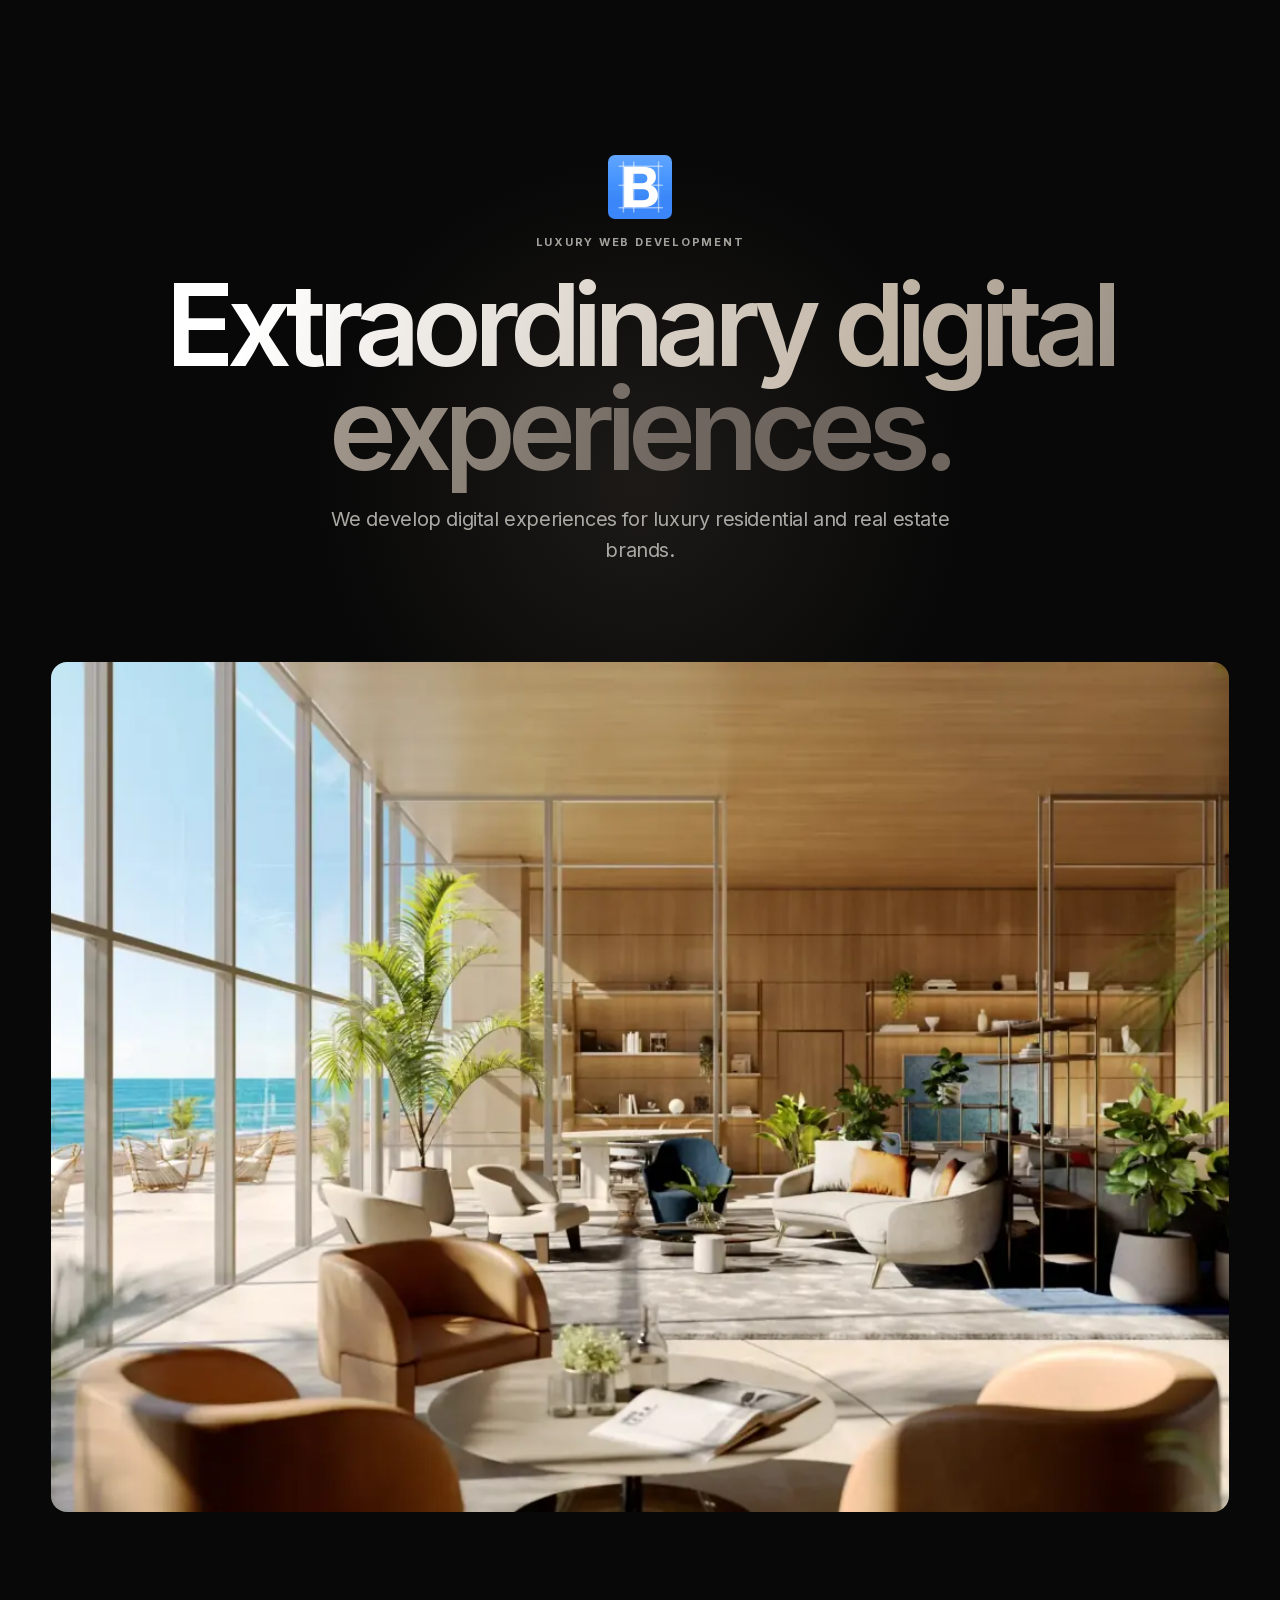
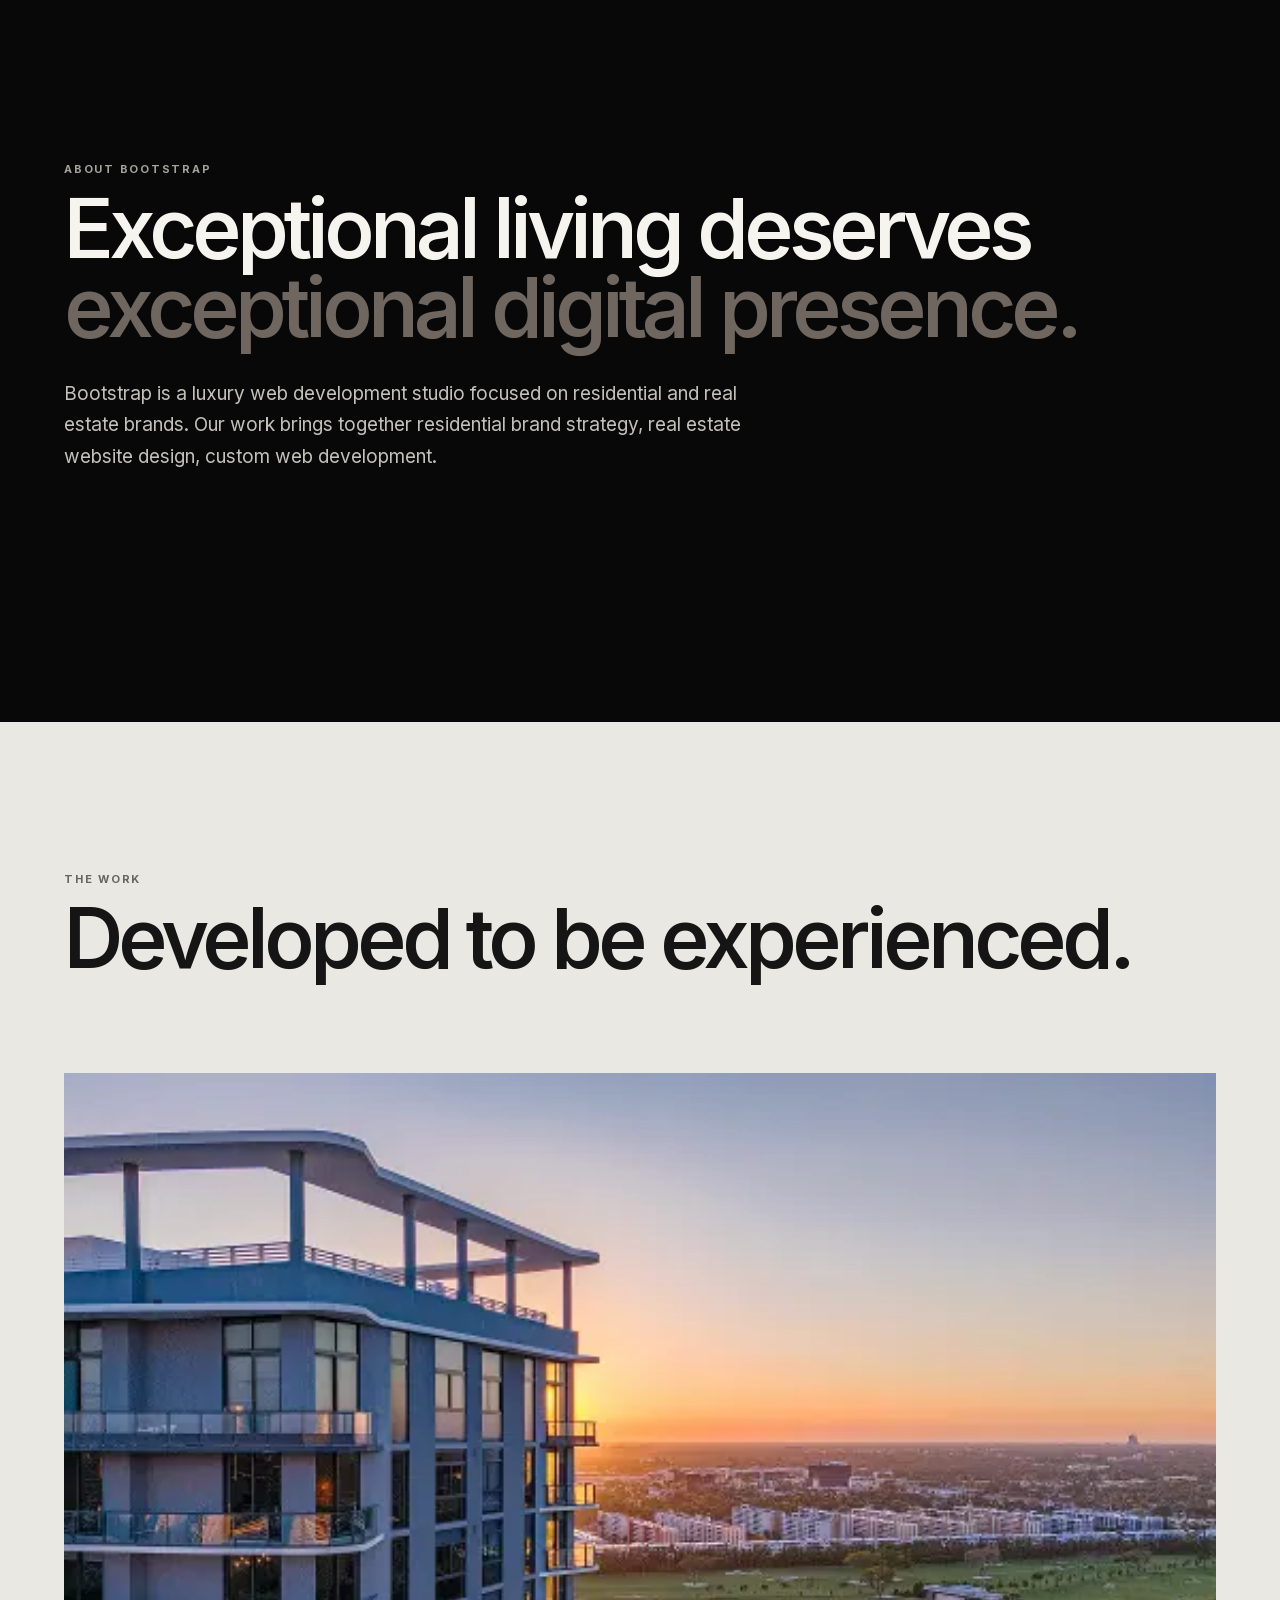
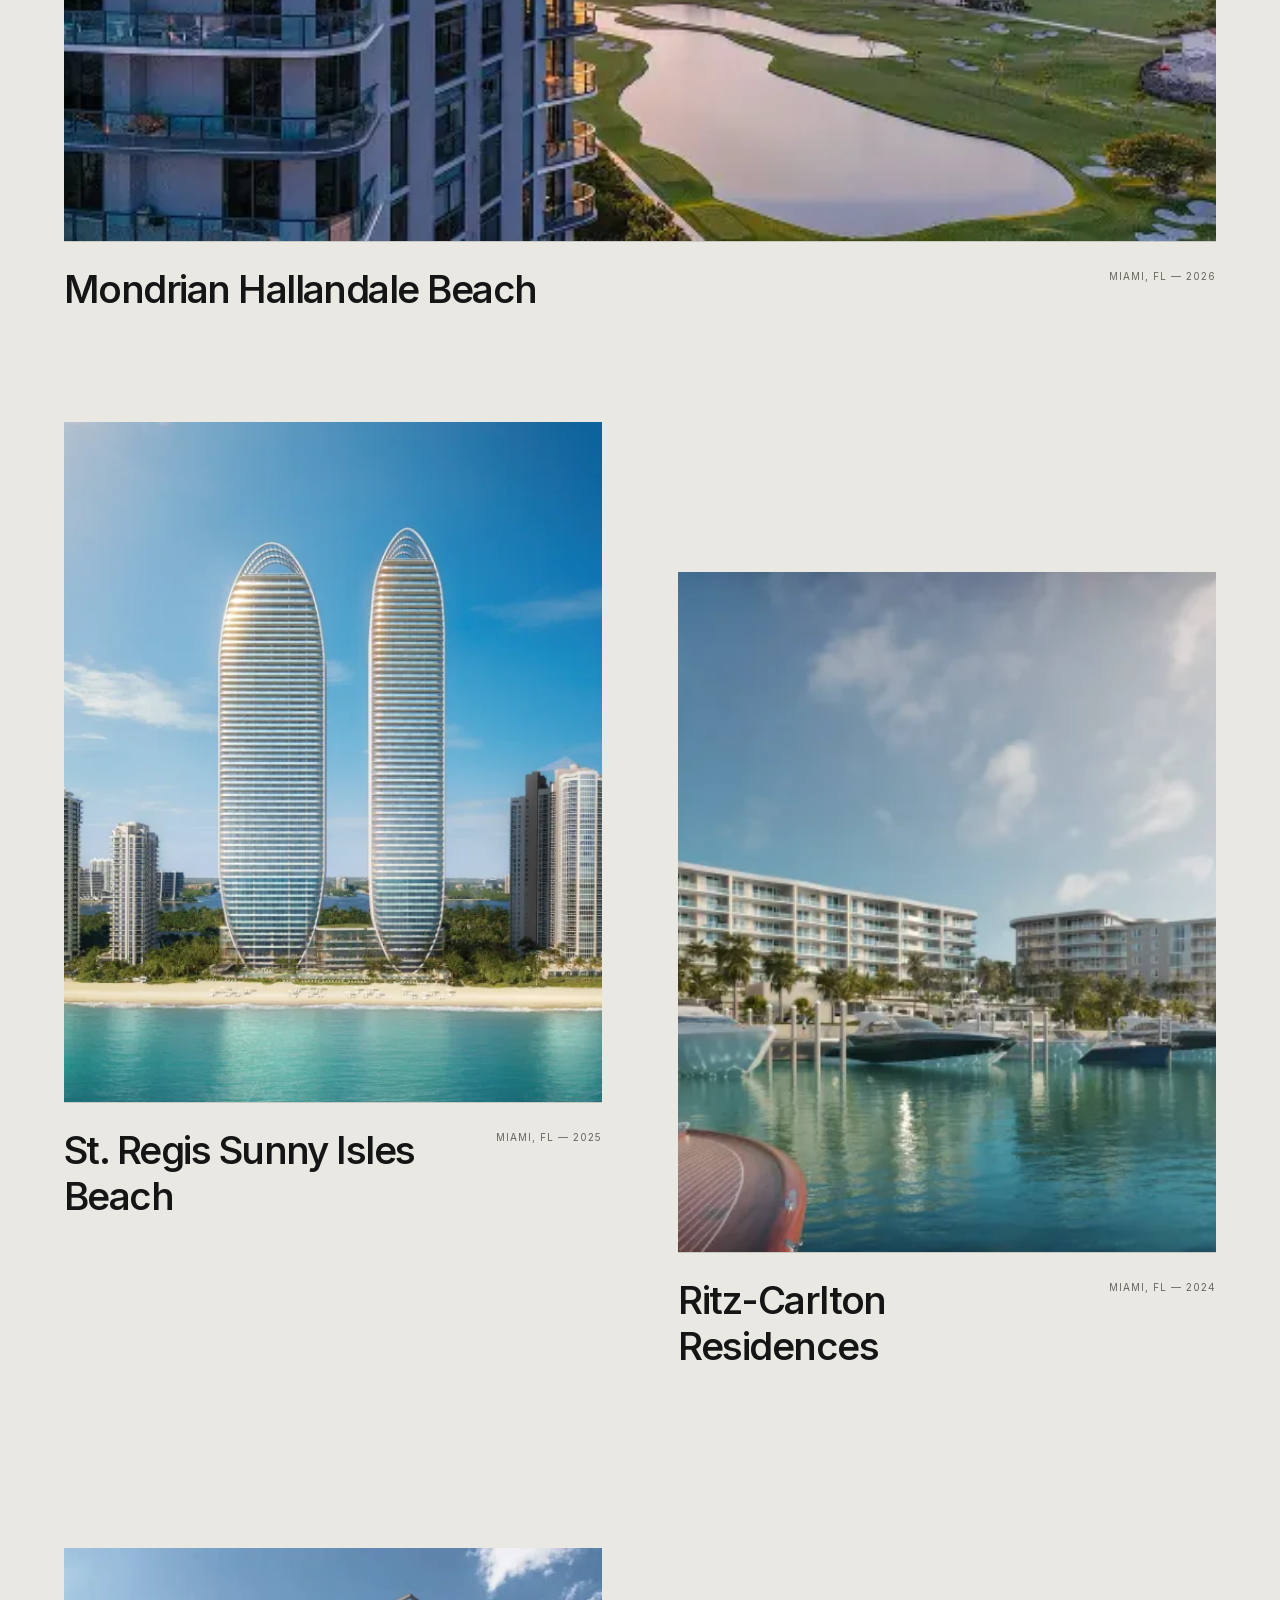
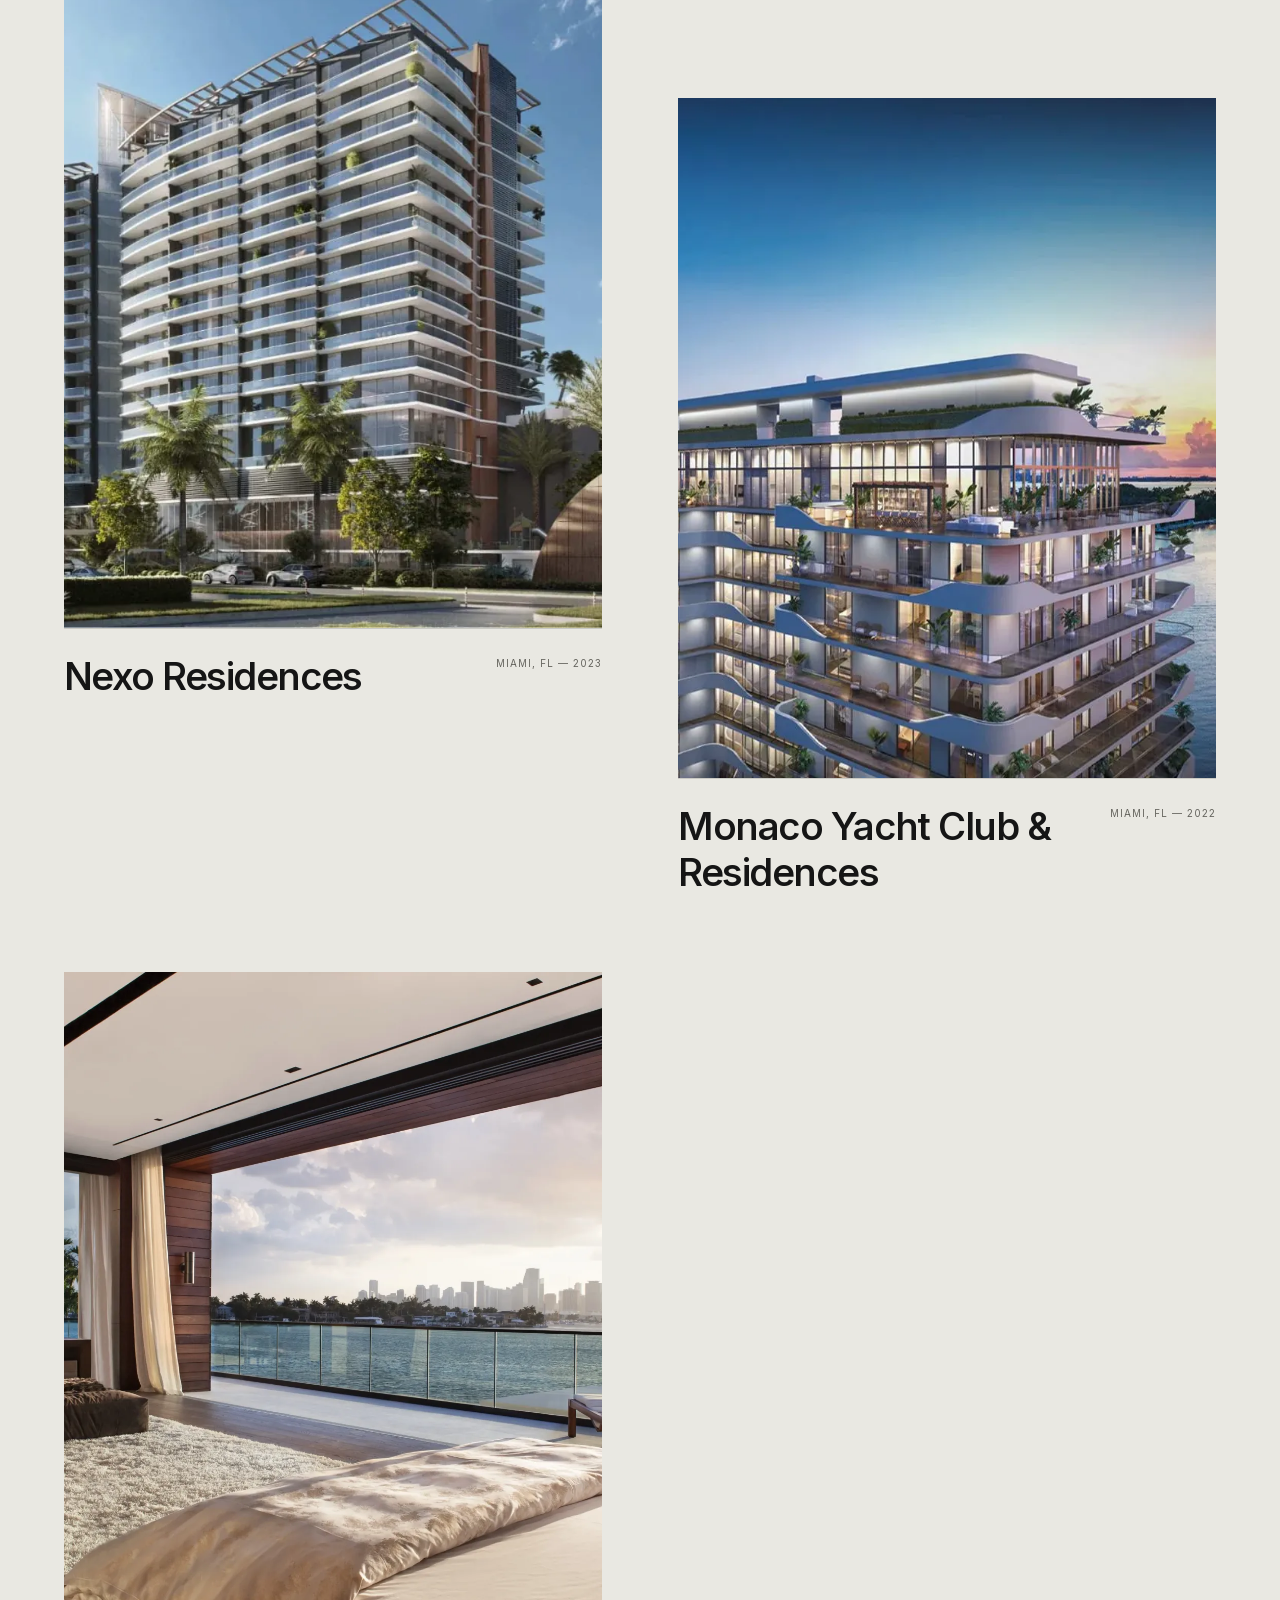
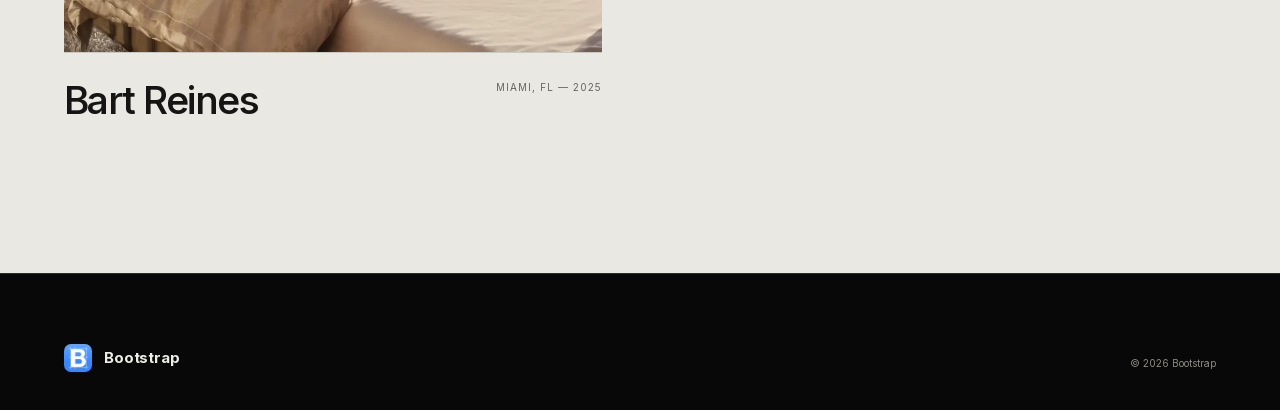
==== index.html @ d428d9c9 "Deploy website from 26fffd773cc44fefd728fe0240ed7ad7d71173d7" ====
<!DOCTYPE html><html lang="en"><head><meta charSet="utf-8"/><meta name="viewport" content="width=device-width, initial-scale=1"/><link rel="preload" as="image" imageSrcSet="/images/hero-beachfront-640.webp 640w, /images/hero-beachfront-960.webp 960w, /images/hero-beachfront-1360.webp 1360w, /images/hero-beachfront.webp 1920w" imageSizes="(max-width: 760px) 100vw, (max-width: 1586px) 92vw, 1460px" fetchPriority="high"/><link rel="preload" href="/images/bootstrap-mark.webp" as="image"/><link rel="stylesheet" crossorigin="anonymous" href="/_next/static/css/CS7tl5Sb.css" data-rsc-css-href="/_next/static/css/CS7tl5Sb.css" data-precedence="vite-rsc/importer-resources"/><link rel="modulepreload" fetchPriority="low" href="/_next/static/chunks/BwPM07bv.js" crossorigin=""/><script src="/_next/static/chunks/CcyWYbDU.js" type="module" async="" crossorigin="" fetchPriority="low"></script><script src="/_next/static/chunks/B0PXqnjO.js" type="module" async="" crossorigin="" fetchPriority="low"></script><script src="/_next/static/chunks/CGlGPfYm.js" type="module" async="" crossorigin="" fetchPriority="low"></script><link rel="modulepreload" href="/_next/static/chunks/SFcG4F4c.js" crossorigin="" fetchPriority="low"/><link rel="modulepreload" href="/_next/static/chunks/C0TKQXbs.js" crossorigin="" fetchPriority="low"/><link rel="modulepreload" href="/_next/static/chunks/ejSfnyLm.js" crossorigin="" fetchPriority="low"/><title>Luxury Web Development for Residential Brands | Bootstrap</title><meta name="description" content="Bootstrap is a luxury web development studio creating custom websites and digital experiences for residential and real estate brands."/><meta name="application-name" content="Bootstrap"/><meta name="creator" content="Bootstrap"/><meta name="publisher" content="Bootstrap"/><meta name="robots" content="index, follow, max-image-preview:large, max-snippet:-1, max-video-preview:-1"/><meta property="og:title" content="Luxury Web Development for Residential Brands | Bootstrap"/><meta property="og:description" content="Bootstrap is a luxury web development studio creating custom websites and digital experiences for residential and real estate brands."/><meta property="og:url" content="https://bootstrap.io/"/><meta property="og:site_name" content="Bootstrap"/><meta property="og:type" content="website"/><meta property="og:locale" content="en_US"/><meta property="og:image" content="https://bootstrap.io/images/hero-beachfront.webp"/><meta property="og:image:width" content="1920"/><meta property="og:image:height" content="1080"/><meta property="og:image:alt" content="Beachfront living room overlooking the ocean"/><meta name="twitter:card" content="summary_large_image"/><meta name="twitter:title" content="Luxury Web Development for Residential Brands | Bootstrap"/><meta name="twitter:description" content="Bootstrap is a luxury web development studio creating custom websites and digital experiences for residential and real estate brands."/><meta name="twitter:image" content="https://bootstrap.io/images/hero-beachfront.webp"/><link rel="icon" href="/favicon.png" type="image/png" sizes="64x64"/><link rel="canonical" href="https://bootstrap.io/"/><meta name="theme-color" content="#080808"/><meta name="color-scheme" content="dark"/><script>Object.assign(((self[Symbol.for("vinext.navigationRuntime")]??={bootstrap:{routeManifest:null},functions:{}}).bootstrap.rsc??={rsc:[]}),{params:{},nav:{"pathname":"/","searchParams":[]},searchParamsFromBrowser:true})</script><link rel="preload" href="/_next/static/_vinext_fonts/inter-9df0d028785c/inter-1ab1ad55.woff2" as="font" type="font/woff2" crossorigin />
<style data-vinext-fonts>/* cyrillic-ext */
@font-face {
  font-family: 'Inter';
  font-style: normal;
  font-weight: 100 900;
  font-display: swap;
  src: url(/_next/static/_vinext_fonts/inter-9df0d028785c/inter-7249155f.woff2) format('woff2');
  unicode-range: U+0460-052F, U+1C80-1C8A, U+20B4, U+2DE0-2DFF, U+A640-A69F, U+FE2E-FE2F;
}
/* cyrillic */
@font-face {
  font-family: 'Inter';
  font-style: normal;
  font-weight: 100 900;
  font-display: swap;
  src: url(/_next/static/_vinext_fonts/inter-9df0d028785c/inter-e34c5f1b.woff2) format('woff2');
  unicode-range: U+0301, U+0400-045F, U+0490-0491, U+04B0-04B1, U+2116;
}
/* greek-ext */
@font-face {
  font-family: 'Inter';
  font-style: normal;
  font-weight: 100 900;
  font-display: swap;
  src: url(/_next/static/_vinext_fonts/inter-9df0d028785c/inter-6e1a6b2b.woff2) format('woff2');
  unicode-range: U+1F00-1FFF;
}
/* greek */
@font-face {
  font-family: 'Inter';
  font-style: normal;
  font-weight: 100 900;
  font-display: swap;
  src: url(/_next/static/_vinext_fonts/inter-9df0d028785c/inter-656bbed6.woff2) format('woff2');
  unicode-range: U+0370-0377, U+037A-037F, U+0384-038A, U+038C, U+038E-03A1, U+03A3-03FF;
}
/* vietnamese */
@font-face {
  font-family: 'Inter';
  font-style: normal;
  font-weight: 100 900;
  font-display: swap;
  src: url(/_next/static/_vinext_fonts/inter-9df0d028785c/inter-fc83e075.woff2) format('woff2');
  unicode-range: U+0102-0103, U+0110-0111, U+0128-0129, U+0168-0169, U+01A0-01A1, U+01AF-01B0, U+0300-0301, U+0303-0304, U+0308-0309, U+0323, U+0329, U+1EA0-1EF9, U+20AB;
}
/* latin-ext */
@font-face {
  font-family: 'Inter';
  font-style: normal;
  font-weight: 100 900;
  font-display: swap;
  src: url(/_next/static/_vinext_fonts/inter-9df0d028785c/inter-749a3084.woff2) format('woff2');
  unicode-range: U+0100-02BA, U+02BD-02C5, U+02C7-02CC, U+02CE-02D7, U+02DD-02FF, U+0304, U+0308, U+0329, U+1D00-1DBF, U+1E00-1E9F, U+1EF2-1EFF, U+2020, U+20A0-20AB, U+20AD-20C4, U+2113, U+2C60-2C7F, U+A720-A7FF;
}
/* latin */
@font-face {
  font-family: 'Inter';
  font-style: normal;
  font-weight: 100 900;
  font-display: swap;
  src: url(/_next/static/_vinext_fonts/inter-9df0d028785c/inter-1ab1ad55.woff2) format('woff2');
  unicode-range: U+0000-00FF, U+0131, U+0152-0153, U+02BB-02BC, U+02C6, U+02DA, U+02DC, U+0304, U+0308, U+0329, U+2000-206F, U+20AC, U+2122, U+2191, U+2193, U+2212, U+2215, U+FEFF, U+FFFD;
}

@font-face {
  font-family: 'Inter Fallback';
  src: local("Arial");
  ascent-override: 90.44%;
  descent-override: 22.52%;
  line-gap-override: 0.00%;
  size-adjust: 107.12%;
}

.__font_inter_1wea0hv { font-family: 'Inter', 'Inter Fallback'; font-style: normal; }

.__variable_inter_1wea0hv { --font-inter: 'Inter', 'Inter Fallback'; }
</style>
</head><body class="__variable_inter_1wea0hv"><noscript><iframe src="https://www.googletagmanager.com/ns.html?id=GTM-TR2KGK97" height="0" width="0" style="display:none;visibility:hidden" title="Google Tag Manager"></iframe></noscript><a class="skip-link" href="#main-content">Skip to main content</a><script type="application/ld+json">{"@context":"https://schema.org","@graph":[{"@type":"Organization","@id":"https://bootstrap.io/#organization","name":"Bootstrap","url":"https://bootstrap.io","description":"Bootstrap is a luxury web development studio creating custom websites and digital experiences for residential and real estate brands.","logo":{"@type":"ImageObject","url":"https://bootstrap.io/images/bootstrap-mark.webp","width":1024,"height":1024},"knowsAbout":["Luxury web development","residential brand strategy","real estate website design","custom web development"]},{"@type":"WebSite","@id":"https://bootstrap.io/#website","name":"Bootstrap","url":"https://bootstrap.io","description":"Bootstrap is a luxury web development studio creating custom websites and digital experiences for residential and real estate brands.","publisher":{"@id":"https://bootstrap.io/#organization"},"inLanguage":"en-US"},{"@type":"WebPage","@id":"https://bootstrap.io/#webpage","url":"https://bootstrap.io","name":"Luxury Web Development for Residential Brands | Bootstrap","description":"Bootstrap is a luxury web development studio creating custom websites and digital experiences for residential and real estate brands.","isPartOf":{"@id":"https://bootstrap.io/#website"},"about":{"@id":"https://bootstrap.io/#organization"},"mainEntity":{"@id":"https://bootstrap.io/#residential-web-development"},"primaryImageOfPage":{"@type":"ImageObject","url":"https://bootstrap.io/images/hero-beachfront.webp","width":1920,"height":1080},"inLanguage":"en-US"},{"@type":"Service","@id":"https://bootstrap.io/#residential-web-development","name":"Web development for residential and real estate brands","serviceType":"Luxury web development and real estate website design","description":"Custom website design and web development for luxury residential and real estate brands.","provider":{"@id":"https://bootstrap.io/#organization"},"url":"https://bootstrap.io"},{"@type":"ItemList","@id":"https://bootstrap.io/#selected-work","name":"Selected work","itemListElement":[{"@type":"ListItem","position":1,"item":{"@type":"CreativeWork","name":"Mondrian Hallandale Beach","image":"https://bootstrap.io/images/mondrian-hb-cover.webp","url":"https://mondrianhb.com"}},{"@type":"ListItem","position":2,"item":{"@type":"CreativeWork","name":"St. Regis Sunny Isles Beach","image":"https://bootstrap.io/images/st-regis-sunny-isles.webp"}},{"@type":"ListItem","position":3,"item":{"@type":"CreativeWork","name":"Ritz-Carlton Residences","image":"https://bootstrap.io/images/ritz-carlton-marina.webp"}},{"@type":"ListItem","position":4,"item":{"@type":"CreativeWork","name":"Nexo Residences","image":"https://bootstrap.io/images/nexo-residences.webp"}},{"@type":"ListItem","position":5,"item":{"@type":"CreativeWork","name":"Monaco Yacht Club & Residences","image":"https://bootstrap.io/images/monaco-yacht-club.webp"}},{"@type":"ListItem","position":6,"item":{"@type":"CreativeWork","name":"Bart Reines","image":"https://bootstrap.io/images/bart-reines.webp"}}]}]}</script><main id="main-content" tabindex="-1"><header class="hero" id="top" aria-labelledby="home-heading"><img class="hero-brand-mark" width="1024" height="1024" alt="Bootstrap" decoding="async" src="/images/bootstrap-mark.webp"/><p class="hero-kicker reveal">Luxury Web Development</p><h1 class="reveal delay-1" id="home-heading"><span>Extraordinary digital<br/>experiences.</span></h1><p class="hero-copy reveal delay-2">We develop digital experiences for luxury residential and real estate brands.</p><div class="hero-visual reveal delay-3"><img class="hero-fallback" srcSet="/images/hero-beachfront-640.webp 640w, /images/hero-beachfront-960.webp 960w, /images/hero-beachfront-1360.webp 1360w, /images/hero-beachfront.webp 1920w" sizes="(max-width: 760px) 100vw, (max-width: 1586px) 92vw, 1460px" width="1920" height="1080" loading="eager" fetchPriority="high" alt="Beachfront living room overlooking the ocean" decoding="async" src="/images/hero-beachfront.webp"/><video class="autoplay-video" muted="" loop="" playsInline="" preload="none" aria-hidden="true"></video></div></header><section class="manifesto section-shell" id="studio" aria-labelledby="studio-heading"><p class="eyebrow">About Bootstrap</p><h2 id="studio-heading">Exceptional living deserves<span> exceptional digital presence.</span></h2><p class="manifesto-copy">Bootstrap is a luxury web development studio focused on residential and real estate brands. Our work brings together <!-- -->residential brand strategy, real estate website design, custom web development<!-- -->.</p></section><section class="work section-shell" id="work" aria-labelledby="work-heading"><div class="section-heading"><p class="eyebrow">The Work</p><h2 id="work-heading">Developed to be experienced.</h2></div><article class="project project-wide" aria-labelledby="mondrian-hallandale-beach-heading"><figure class="project-image"><img srcSet="/images/mondrian-hb-cover-640.webp 640w, /images/mondrian-hb-cover-960.webp 960w, /images/mondrian-hb-cover-1360.webp 1360w, /images/mondrian-hb-cover.webp 1920w" sizes="(max-width: 760px) calc(100vw - 2.5rem), (max-width: 1667px) 90vw, 1500px" class="gallery-fallback" width="1920" height="1080" loading="lazy" alt="Mondrian Hallandale Beach overlooking Miami at sunset" decoding="async" src="/images/mondrian-hb-cover.webp"/><video class="autoplay-video" muted="" loop="" playsInline="" preload="none" aria-hidden="true"></video></figure><div class="project-meta"><h3 id="mondrian-hallandale-beach-heading"><a href="https://mondrianhb.com" target="_blank" rel="noopener noreferrer">Mondrian Hallandale Beach</a></h3><p>Miami, FL<!-- --> — <time dateTime="2026">2026</time></p></div></article><div class="project-grid"><article class="project" aria-labelledby="st-regis-sunny-isles-beach-heading"><figure class="project-image"><img srcSet="/images/st-regis-sunny-isles-640.webp 640w, /images/st-regis-sunny-isles-960.webp 960w, /images/st-regis-sunny-isles-1360.webp 1360w, /images/st-regis-sunny-isles.webp 1600w" sizes="(max-width: 760px) calc(100vw - 2.5rem), (max-width: 1667px) 42vw, 700px" width="1600" height="1600" loading="lazy" alt="St. Regis Residences Sunny Isles Beach" decoding="async" src="/images/st-regis-sunny-isles.webp"/></figure><div class="project-meta compact"><h3 id="st-regis-sunny-isles-beach-heading">St. Regis Sunny Isles Beach</h3><p>Miami, FL<!-- --> — <time dateTime="2025">2025</time></p></div></article><article class="project project-offset" aria-labelledby="ritz-carlton-residences-heading"><figure class="project-image"><img srcSet="/images/ritz-carlton-marina-640.webp 640w, /images/ritz-carlton-marina-960.webp 960w, /images/ritz-carlton-marina-1360.webp 1360w, /images/ritz-carlton-marina-1800.webp 1800w" sizes="(max-width: 760px) calc(100vw - 2.5rem), (max-width: 1667px) 42vw, 700px" width="1800" height="1192" loading="lazy" alt="Ritz-Carlton Residences marina view" decoding="async" src="/images/ritz-carlton-marina.webp"/></figure><div class="project-meta compact"><h3 id="ritz-carlton-residences-heading">Ritz-Carlton Residences</h3><p>Miami, FL<!-- --> — <time dateTime="2024">2024</time></p></div></article></div><div class="project-grid project-grid-more"><article class="project" aria-labelledby="nexo-residences-heading"><figure class="project-image"><img sizes="(max-width: 760px) calc(100vw - 2.5rem), (max-width: 1667px) 42vw, 700px" width="1600" height="833" loading="lazy" alt="Nexo Residences high-rise building with balconies" decoding="async" src="/images/nexo-residences.webp"/></figure><div class="project-meta compact"><h3 id="nexo-residences-heading">Nexo Residences</h3><p>Miami, FL<!-- --> — <time dateTime="2023">2023</time></p></div></article><article class="project project-offset" aria-labelledby="monaco-yacht-club-residences-heading"><figure class="project-image"><img sizes="(max-width: 760px) calc(100vw - 2.5rem), (max-width: 1667px) 42vw, 700px" width="1280" height="896" loading="lazy" alt="Monaco Yacht Club &amp; Residences" decoding="async" src="/images/monaco-yacht-club.webp"/></figure><div class="project-meta compact"><h3 id="monaco-yacht-club-residences-heading">Monaco Yacht Club &amp; Residences</h3><p>Miami, FL<!-- --> — <time dateTime="2022">2022</time></p></div></article><article class="project" aria-labelledby="bart-reines-heading"><figure class="project-image"><img sizes="(max-width: 760px) calc(100vw - 2.5rem), (max-width: 1667px) 42vw, 700px" width="2000" height="1333" loading="lazy" alt="Bart Reines waterfront estate interior" decoding="async" src="/images/bart-reines.webp"/></figure><div class="project-meta compact"><h3 id="bart-reines-heading">Bart Reines</h3><p>Miami, FL<!-- --> — <time dateTime="2025">2025</time></p></div></article></div></section></main><footer class="site-footer"><div class="footer-brand"><img class="footer-mark" width="1024" height="1024" loading="lazy" alt="" decoding="async" src="/images/bootstrap-mark.webp"/><strong>Bootstrap</strong></div><p><span>© </span><time dateTime="2026">2026</time> Bootstrap</p></footer><script type="module" src="/_next/static/chunks/BwPM07bv.js" crossorigin="" id="_R_" async=""></script><script>((self[Symbol.for("vinext.navigationRuntime")]??={bootstrap:{routeManifest:null},functions:{}}).bootstrap.rsc??={rsc:[]}).rsc.push("0:{\"__vinext_streaming_metadata_outlet:route:/\":\"$L1\",\"page:/\":\"$L2\",\"layout:/\":\"$L3\",\"route:/\":\"$L4\",\"__route\":\"route:/\",\"__interceptionContext\":null,\"__layoutIds\":[\"layout:/\"],\"__rootLayout\":\"/\",\"__bfcacheSegmentIdentities\":{\"layout:/\":\"[\\\"layout\\\",\\\"layout:/\\\",\\\"root-boundary:/\\\",\\\"\\\"]\",\"page:/\":\"[\\\"page\\\",\\\"page:/\\\",\\\"root-boundary:/\\\",\\\"\\\"]\"},\"__srcPage\":[\"page\"],\"__artifactCompatibility\":{\"schemaVersion\":1,\"graphVersion\":\"app-route-graph:1177fd80f83fa7b0\",\"deploymentVersion\":\"7407d70f-7a0f-44f4-b000-7ecfe8e38dca\",\"appElementsSchemaVersion\":1,\"rscPayloadSchemaVersion\":1,\"rootBoundaryId\":\"/\",\"renderEpoch\":null}}\n5:\"RedirectBoundary\"\n6:I[\"593f344dc510\",[],\"$5\",1]\n7:\"m/_next/static/chunks/ejSfnyLm.js\"\n8:I[\"60f387d9e0f4\",[\"$7\",\"\"],\"default\",1]\na:I[\"8c0f216c4604\",[],\"Children\",1]\nc:\"GlobalErrorBoundary\"\nd:I[\"593f344dc510\",[],\"$c\",1]\ne:I[\"0b874ad30386\",[],\"default\",1]\nf:I[\"593f344dc510\",[],\"ErrorBoundary\",1]\n10:\"m/_next/static/chunks/C0TKQXbs.js\"\n11:\"LayoutSegmentProvider\"\n12:I[\"15c18cfaeeff\",[\"$10\",\"\"],\"$11\",1]\n13:I[\"8c0f216c4604\",[],\"Slot\",1]\n14:\"BfcacheChildrenBoundary\"\n15:I[\"8c0f216c4604\",[],\"$14\",1]\n16:\"UnauthorizedBoundary\"\n17:I[\"593f344dc510\",[],\"$16\",1]\n18:\"ForbiddenBoundary\"\n19:I[\"593f344dc510\",[],\"$18\",1]\n1a:\"NotFoundBoundary\"\n1b:I[\"593f344dc510\",[],\"$1a\",1]\n1c:\"AppRouterScrollTarget\"\n1d:I[\"9276801271d6\",[],\"$1c\",1]\n:HL[\"/_next/static/css/CS7tl5Sb.css\",\"style\",{\"crossOrigin\":\"anonymous\"}]\n9:[\"$\",\"iframe\",null,{\"src\":\"https://www.googletagmanager.com/ns.html?id=GTM-TR2KGK97\",\"height\":\"0\",\"width\":\"0\",\"style\":{\"display\":\"none\",\"visibility\":\"hidden\"},\"title\":\"Google Tag Manager\"}]\n3:[\"$\",\"$L6\",null,{\"resetKey\":\"\",\"children\":[[[\"$\",\"link\",\"css:/_next/static/css/CS7tl5Sb.css\",{\"rel\":\"stylesheet\",\"crossOrigin\":\"anonymous\",\"precedence\":\"vite-rsc/importer-resources\",\"href\":\"/_next/static/css/CS7tl5Sb.css\",\"data-rsc-css-href\":\"/_next/static/css/CS7tl5Sb.css\"}],\"$undefined\"],[\"$\",\"html\",null,{\"lang\":\"en\",\"children\":[\"$\",\"body\",null,{\"className\":\"__variable_inter_1wea0hv\",\"children\":[[[\"$\",\"$L8\",null,{\"id\":\"google-tag-manager\",\"strategy\":\"lazyOnload\",\"dangerouslySetInnerHTML\":{\"__html\":\"(function(w,d,s,l,i){w[l]=w[l]||[];w[l].push({'gtm.start':new Date().getTime(),event:'gtm.js'});var f=d.getElementsByTagName(s)[0],j=d.createElement(s),dl=l!='dataLayer'?'&l='+l:'';j.async=true;j.src='https://www.googletagmanager.com/gtm.js?id='+i+dl;f.parentNode.insertBefore(j,f);})(window,document,'script','dataLayer','GTM-TR2KGK97');\"}}],[\"$\",\"noscript\",null,{\"children\":\"$9\"}]],null,[\"$\",\"$La\",null,{}]]}]}]]}]\n4:[[[\"$\",\"meta\",null,{\"charSet\":\"utf-8\"}],\"$Lb\"],[\"$\",\"$Ld\",null,{\"fallback\":\"$e\",\"wrapsGlobalErrorBoundary\":true,\"children\":[\"$\",\"$Lf\",null,{\"fallback\":\"$e\",\"isGlobalErrorBoundary\":true,\"children\":[\"$\",\"$L12\",null,{\"providerId\":\"layout:/\",\"segmentMap\":{\"children\":[]},\"children\":[\"$\",\"$L13\",null,{\"id\":\"layout:/\",\"parallelSlots\":\"$undefined\",\"children\":[\"$\",\"$L15\",null,{\"id\":\"page:/\",\"children\":[\"$\",\"$L17\",null,{\"resetKey\":\"\",\"fallback\":[[\"$\",\"title\",null,{\"children\":\"401: You're not authorized to access this page.\"}],[\"$\",\"div\",null,{\"style\":{\"fontFamily\":\"system-ui,\\\"Segoe UI\\\",Roboto,Helvetica,Arial,sans-serif,\\\"Apple Color Emoji\\\",\\\"Segoe UI Emoji\\\"\",\"height\":\"100vh\",\"textAlign\":\"center\",\"display\":\"flex\",\"flexDirection\":\"column\",\"alignItems\":\"center\",\"justifyContent\":\"center\"},\"children\":[\"$\",\"div\",null,{\"children\":[[\"$\",\"style\",null,{\"dangerouslySetInnerHTML\":{\"__html\":\"body{color:#000;background:#fff;margin:0}.next-error-h1{border-right:1px solid rgba(0,0,0,.3)}@media (prefers-color-scheme:dark){body{color:#fff;background:#000}.next-error-h1{border-right:1px solid rgba(255,255,255,.3)}}\"}}],[\"$\",\"h1\",null,{\"className\":\"next-error-h1\",\"style\":{\"display\":\"inline-block\",\"margin\":\"0 20px 0 0\",\"padding\":\"0 23px 0 0\",\"fontSize\":24,\"fontWeight\":500,\"verticalAlign\":\"top\",\"lineHeight\":\"49px\"},\"children\":401}],[\"$\",\"div\",null,{\"style\":{\"display\":\"inline-block\"},\"children\":[\"$\",\"h2\",null,{\"style\":{\"fontSize\":14,\"fontWeight\":400,\"lineHeight\":\"49px\",\"margin\":0},\"children\":\"You're not authorized to access this page.\"}]}]]}]}]],\"children\":[\"$\",\"$L19\",null,{\"resetKey\":\"\",\"fallback\":[[\"$\",\"title\",null,{\"children\":\"403: This page could not be accessed.\"}],[\"$\",\"div\",null,{\"style\":\"$4:1:props:children:props:children:props:children:props:children:props:children:props:fallback:1:props:style\",\"children\":[\"$\",\"div\",null,{\"children\":[[\"$\",\"style\",null,{\"dangerouslySetInnerHTML\":{\"__html\":\"body{color:#000;background:#fff;margin:0}.next-error-h1{border-right:1px solid rgba(0,0,0,.3)}@media (prefers-color-scheme:dark){body{color:#fff;background:#000}.next-error-h1{border-right:1px solid rgba(255,255,255,.3)}}\"}}],[\"$\",\"h1\",null,{\"className\":\"next-error-h1\",\"style\":\"$4:1:props:children:props:children:props:children:props:children:props:children:props:fallback:1:props:children:props:children:1:props:style\",\"children\":403}],[\"$\",\"div\",null,{\"style\":\"$4:1:props:children:props:children:props:children:props:children:props:children:props:fallback:1:props:children:props:children:2:props:style\",\"children\":[\"$\",\"h2\",null,{\"style\":\"$4:1:props:children:props:children:props:children:props:children:props:children:props:fallback:1:props:children:props:children:2:props:children:props:style\",\"children\":\"This page could not be accessed.\"}]}]]}]}]],\"children\":[\"$\",\"$L1b\",null,{\"resetKey\":\"\",\"fallback\":[[\"$\",\"title\",null,{\"children\":\"404: This page could not be found.\"}],[\"$\",\"div\",null,{\"style\":\"$4:1:props:children:props:children:props:children:props:children:props:children:props:fallback:1:props:style\",\"children\":[\"$\",\"div\",null,{\"children\":[[\"$\",\"style\",null,{\"dangerouslySetInnerHTML\":{\"__html\":\"body{color:#000;background:#fff;margin:0}.next-error-h1{border-right:1px solid rgba(0,0,0,.3)}@media (prefers-color-scheme:dark){body{color:#fff;background:#000}.next-error-h1{border-right:1px solid rgba(255,255,255,.3)}}\"}}],[\"$\",\"h1\",null,{\"className\":\"next-error-h1\",\"style\":\"$4:1:props:children:props:children:props:children:props:children:props:children:props:fallback:1:props:children:props:children:1:props:style\",\"children\":404}],[\"$\",\"div\",null,{\"style\":\"$4:1:props:children:props:children:props:children:props:children:props:children:props:fallback:1:props:children:props:children:2:props:style\",\"children\":[\"$\",\"h2\",null,{\"style\":\"$4:1:props:children:props:children:props:children:props:children:props:children:props:fallback:1:props:children:props:children:2:props:children:props:style\",\"children\":\"This page could not be found.\"}]}]]}]}]],\"caughtId\":\"page\",\"children\":[\"$\",\"$L1d\",null,{\"children\":[\"$\",\"$L6\",null,{\"resetKey\":\"\",\"children\":[[\"$\",\"$L12\",null,{\"providerId\":\"page:/\",\"segmentMap\":{\"children\":[\"__PAGE__\"]},\"children\":[\"$\",\"$L13\",null,{\"id\":\"page:/\"}]}],[\"$\",\"$L13\",null,{\"id\":\"__vinext_streaming_metadata_outlet:route:/\"}]]}]}]}]}]}]}]}]}]}]}],null]\n1e:Tbbb,{\"@context\":\"https://schema.org\",\"@graph\":[{\"@type\":\"Organization\",\"@id\":\"https://bootstrap.io/#organization\",\"name\":\"Bootstrap\",\"url\":\"https://bootstrap.io\",\"description\":\"Bootstrap is a luxury web development studio creating custom websites and digital experiences for residential and real estate brands.\",\"logo\":{\"@type\":\"ImageObject\",\"url\":\"https://bootstrap.io/images/bootstrap-mark.webp\",\"width\":1024,\"height\":1024},\"knowsAbout\":[\"Luxury web development\",\"residential brand strategy\",\"real estate website design\",\"custom web development\"]},{\"@type\":\"WebSite\",\"@id\":\"https://bootstrap.io/#website\",\"name\":\"Bootstrap\",\"url\":\"https://bootstrap.io\",\"description\":\"Bootstrap is a luxury web development studio creating custom websites and digital experiences for residential and real estate brands.\",\"publisher\":{\"@id\":\"https://bootstrap.io/#organization\"},\"inLanguage\":\"en-US\"},{\"@type\":\"WebPage\",\"@id\":\"https://bootstrap.io/#webpage\",\"url\":\"https://bootstrap.io\",\"name\":\"Luxury Web Development for Residential Brands | Bootstrap\",\"description\":\"Bootstrap is a luxury web development studio creating custom websites and digital experiences for residential and real estate brands.\",\"isPartOf\":{\"@id\":\"https://bootstrap.io/#website\"},\"about\":{\"@id\":\"https://bootstrap.io/#organization\"},\"mainEntity\":{\"@id\":\"https://bootstrap.io/#residential-web-development\"},\"primaryImageOfPage\":{\"@type\":\"ImageObject\",\"url\":\"https://bootstrap.io/images/hero-beachfront.webp\",\"width\":1920,\"height\":1080},\"inLanguage\":\"en-US\"},{\"@type\":\"Service\",\"@id\":\"https://bootstrap.io/#residential-web-development\",\"name\":\"Web development for residential and real estate brands\",\"serviceType\":\"Luxury web development and real estate website design\",\"description\":\"Custom website design and web development for luxury residential and real estate brands.\",\"provider\":{\"@id\":\"https://bootstrap.io/#organization\"},\"url\":\"https://bootstrap.io\"},{\"@type\":\"ItemList\",\"@id\":\"https://bootstrap.io/#selected-work\",\"name\":\"Selected work\",\"itemListElement\":[{\"@type\":\"ListItem\",\"position\":1,\"item\":{\"@type\":\"CreativeWork\",\"name\":\"Mondrian Hallandale Beach\",\"image\":\"https://bootstrap.io/images/mondrian-hb-cover.webp\",\"url\":\"https://mondrianhb.com\"}},{\"@type\":\"ListItem\",\"position\":2,\"item\":{\"@type\":\"CreativeWork\",\"name\":\"St. Regis Sunny Isles Beach\",\"image\":\"https://bootstrap.io/images/st-regis-sunny-isles.webp\"}},{\"@type\":\"ListItem\",\"position\":3,\"item\":{\"@type\":\"CreativeWork\",\"name\":\"Ritz-Carlton Residences\",\"image\":\"https://bootstrap.io/images/ritz-carlton-marina.webp\"}},{\"@type\":\"ListItem\",\"position\":4,\"item\":{\"@type\":\"CreativeWork\",\"name\":\"Nexo Residences\",\"image\":\"https://bootstrap.io/images/nexo-residences.webp\"}},{\"@type\":\"ListItem\",\"position\":5,\"item\":{\"@type\":\"CreativeWork\",\"name\":\"Monaco Yacht Club & Residences\",\"image\":\"https://bootstrap.io/images/monaco-yacht-club.webp\"}},{\"@type\":\"ListItem\",\"position\":6,\"item\":{\"@type\":\"CreativeWork\",\"name\":\"Bart Reines\",\"image\":\"https://bootstrap.io/images/bart-reines.webp\"}}]}]}2:[[\"$\",\"a\",null,{\"className\":\"skip-link\",\"href\":\"#main-content\",\"children\":\"Skip to main content\"}],[\"$\",\"script\",null,{\"type\":\"application/ld+json\",\"dangerouslySetInnerHTML\":{\"__html\":\"$1e\"}}],[\"$\",\"main\",null,{\"id\":\"main-content\",\"tabIndex\":-1,\"children\":[[\"$\",\"header\",null,{\"className\":\"hero\",\"id\":\"top\",\"aria-labelledby\":\"home-heading\",\"children\":[\"$L1f\",\"$L20\",\"$L21\",\"$L22\",\"$L23\"]}],\"$L24\",\"$L25\"]}],\"$L26\"]\n27:I[\"0bc7ab952501\",[\"$7\",\"\"],\"AutoplayVideo\",1]\n:HL[\"/images/bootstrap-mark.webp\",\"image\"]\n:HL[\"/images/hero-beachfront.webp\",\"image\",{\"imageSrcSet\":\"/images/hero-beachfront-640.webp 640w, /images/hero-beachfront-960.webp 960w, /images/hero-beachfront-1360.webp 1360w, /images/hero-beachfront.webp 1920w\",\"imageSizes\":\"(max-width: 760px) 100vw, (max-width: 1586px) 92vw, 1460px\",\"fetchPriority\":\"high\"}]\n1f:[\"$\",\"img\",null,{\"className\":\"hero-brand-mark\",\"width\":1024,\"height\":1024,\"alt\":\"Bootstrap\",\"decoding\":\"async\",\"src\":\"/images/bootstrap-mark.webp\"}]\n20:[\"$\",\"p\",null,{\"className\":\"hero-kicker reveal\",\"children\":\"Luxury Web Development\"}]\n21:[\"$\",\"h1\",null,{\"className\":\"reveal delay-1\",\"id\":\"home-heading\",\"children\":[\"$\",\"span\",null,{\"children\":[\"Extraordinary digital\",[\"$\",\"br\",null,{}],\"experiences.\"]}]}]\n22:[\"$\",\"p\",null,{\"className\":\"hero-copy reveal delay-2\",\"children\":\"We develop digital experiences for luxury residential and real estate brands.\"}]\n23:[\"$\",\"div\",null,{\"className\":\"hero-visual reveal delay-3\",\"children\":[[\"$\",\"img\",null,{\"className\":\"hero-fallback\",\"srcSet\":\"/images/hero-beachfront-640.webp 640w, /images/hero-beachfront-960.webp 960w, /images/hero-beachfront-1360.webp 1360w, /images/hero-beachfront.webp 1920w\",\"sizes\":\"(max-width: 760px) 100vw, (max-width: 1586px) 92vw, 1460px\",\"width\":1920,\"height\":1080,\"loading\":\"eager\",\"fetchPriority\":\"high\",\"alt\":\"Beachfront living room overlooking the ocean\",\"decoding\":\"async\",\"src\":\"/images/hero-beachfront.webp\"}],[\"$\",\"$L27\",null,{\"src\":\"/images/hero-beachfront.mp4\"}]]}]\n24:[\"$\",\"section\",null,{\"className\":\"manifesto section-shell\",\"id\":\"studio\",\"aria-labelledby\":\"studio-heading\",\"children\":[[\"$\",\"p\",null,{\"className\":\"eyebrow\",\"children\":\"About Bootstrap\"}],[\"$\",\"h2\",null,{\"id\":\"studio-heading\",\"children\":[\"Exceptional living deserves\",[\"$\",\"span\",null,{\"children\":\" exceptional digital presence.\"}]]}],[\"$\",\"p\",null,{\"className\":\"manifesto-copy\",\"children\":[\"Bootstrap is a luxury web development studio focused on residential and real estate brands. Our work brings together \",\"residential brand strategy, real estate website design, custom web development\",\".\"]}]]}]\n25:[\"$\",\"section\",null,{\"className\":\"work section-shell\",\"id\":\"work\",\"aria-labelledby\":\"work-heading\",\"children\":[[\"$\",\"div\",null,{\"className\":\"section-heading\",\"children\":[[\"$\",\"p\",null,{\"className\":\"eyebrow\",\"children\":\"The Work\"}],[\"$\",\"h2\",null,{\"id\":\"work-heading\",\"children\":\"Developed to be experienced.\"}]]}],[\"$\",\"article\",null,{\"className\":\"project project-wide\",\"aria-labelledby\":\"mondrian-hallandale-beach-heading\",\"children\":[[\"$\",\"figure\",null,{\"className\":\"project-image\",\"children\":[[\"$\",\"img\",null,{\"srcSet\":\"/images/mondrian-hb-cover-640.webp 640w, /images/mondrian-hb-cover-960.webp 960w, /images/mondrian-hb-cover-1360.webp 1360w, /images/mondrian-hb-cover.webp 1920w\",\"sizes\":\"(max-width: 760px) calc(100vw - 2.5rem), (max-width: 1667px) 90vw, 1500px\",\"className\":\"gallery-fallback\",\"width\":1920,\"height\":1080,\"loading\":\"lazy\",\"alt\":\"Mondrian Hallandale Beach overlooking Miami at sunset\",\"decoding\":\"async\",\"src\":\"/images/mondrian-hb-cover.webp\"}],[\"$\",\"$L27\",null,{\"src\":\"/images/mondrian-hb.mp4\"}]]}],[\"$\",\"div\",null,{\"className\":\"project-meta\",\"children\":[[\"$\",\"h3\",null,{\"id\":\"mondrian-hallandale-beach-heading\",\"children\":[\"$\",\"a\",null,{\"href\":\"https://mondrianhb.com\",\"target\":\"_blank\",\"rel\":\"noopener noreferrer\",\"children\":\"Mondrian Hallandale Beach\"}]}],[\"$\",\"p\",null,{\"children\":[\"Miami, FL\",\" — \",[\"$\",\"time\",null,{\"dateTime\":\"2026\",\"children\":2026}]]}]]}]]}],[\"$\",\"div\",null,{\"className\":\"project-grid\",\"children\":[[\"$\",\"article\",\"st-regis-sunny-isles-beach\",{\"className\":\"project\",\"aria-labelledby\":\"st-regis-sunny-isles-beach-heading\",\"children\":[[\"$\",\"figure\",null,{\"className\":\"project-image\",\"children\":[[\"$\",\"img\",null,{\"srcSet\":\"/images/st-regis-sunny-isles-640.webp 640w, /images/st-regis-sunny-isles-960.webp 960w, /images/st-regis-sunny-isles-1360.webp 1360w, /images/st-regis-sunny-isles.webp 1600w\",\"sizes\":\"(max-width: 760px) calc(100vw - 2.5rem), (max-width: 1667px) 42vw, 700px\",\"className\":\"$undefined\",\"width\":1600,\"height\":1600,\"loading\":\"lazy\",\"alt\":\"St. Regis Residences Sunny Isles Beach\",\"decoding\":\"async\",\"src\":\"/images/st-regis-sunny-isles.webp\"}],null]}],[\"$\",\"div\",null,{\"className\":\"project-meta compact\",\"children\":[[\"$\",\"h3\",null,{\"id\":\"st-regis-sunny-isles-beach-heading\",\"children\":\"St. Regis Sunny Isles Beach\"}],[\"$\",\"p\",null,{\"children\":[\"Miami, FL\",\" — \",[\"$\",\"time\",null,{\"dateTime\":\"2025\",\"children\":2025}]]}]]}]]}],[\"$\",\"article\",\"ritz-carlton-residences\",{\"className\":\"project project-offset\",\"aria-labelledby\":\"ritz-carlton-residences-heading\",\"children\":[[\"$\",\"figure\",null,{\"className\":\"project-image\",\"children\":[[\"$\",\"img\",null,{\"srcSet\":\"/images/ritz-carlton-marina-640.webp 640w, /images/ritz-carlton-marina-960.webp 960w, /images/ritz-carlton-marina-1360.webp 1360w, /images/ritz-carlton-marina-1800.webp 1800w\",\"sizes\":\"(max-width: 760px) calc(100vw - 2.5rem), (max-width: 1667px) 42vw, 700px\",\"className\":\"$undefined\",\"width\":1800,\"height\":1192,\"loading\":\"lazy\",\"alt\":\"Ritz-Carlton Residences marina view\",\"decoding\":\"async\",\"src\":\"/images/ritz-carlton-marina.webp\"}],null]}],[\"$\",\"div\",null,{\"className\":\"project-meta compact\",\"children\":[[\"$\",\"h3\",null,{\"id\":\"ritz-carlton-residences-heading\",\"children\":\"Ritz-Carlton Residences\"}],[\"$\",\"p\",null,{\"children\":[\"Miami, FL\",\" — \",[\"$\",\"time\",null,{\"dateTime\":\"2024\",\"children\":2024}]]}]]}]]}]]}],[\"$\",\"div\",null,{\"className\":\"project-grid project-grid-more\",\"children\":[[\"$\",\"article\",\"nexo-residences\",{\"className\":\"project\",\"aria-labelledby\":\"nexo-residences-heading\",\"children\":[[\"$\",\"figure\",null,{\"className\":\"project-image\",\"children\":[[\"$\",\"img\",null,{\"srcSet\":\"$undefined\",\"sizes\":\"(max-width: 760px) calc(100vw - 2.5rem), (max-width: 1667px) 42vw, 700px\",\"className\":\"$undefined\",\"width\":1600,\"height\":833,\"loading\":\"lazy\",\"alt\":\"Nexo Residences high-rise building with balconies\",\"decoding\":\"async\",\"src\":\"/images/nexo-residences.webp\"}],null]}],[\"$\",\"div\",null,{\"className\":\"project-meta compact\",\"children\":[[\"$\",\"h3\",null,{\"id\":\"nexo-residences-heading\",\"children\":\"Nexo Residences\"}],[\"$\",\"p\",null,{\"children\":[\"Miami, FL\",\" — \",[\"$\",\"time\",null,{\"dateTime\":\"2023\",\"children\":2023}]]}]]}]]}],[\"$\",\"article\",\"monaco-yacht-club-residences\",{\"className\":\"project project-offset\",\"aria-labelledby\":\"monaco-yacht-club-residences-heading\",\"children\":[[\"$\",\"figure\",null,{\"className\":\"project-image\",\"children\":[\"$L28\",null]}],\"$L29\"]}],\"$L2a\"]}]]}]\n26:[\"$\",\"footer\",null,{\"className\":\"site-footer\",\"children\":[[\"$\",\"div\",null,{\"className\":\"footer-brand\",\"children\":[[\"$\",\"img\",null,{\"className\":\"footer-mark\",\"width\":1024,\"height\":1024,\"loading\":\"lazy\",\"alt\":\"\",\"decoding\":\"async\",\"src\":\"/images/bootstrap-mark.webp\"}],[\"$\",\"strong\",null,{\"children\":\"Bootstrap\"}]]}],[\"$\",\"p\",null,{\"children\":[[\"$\",\"span\",null,{\"children\":\"© \"}],[\"$\",\"time\",null,{\"dateTime\":\"2026\",\"children\":\"2026\"}],\" Bootstrap\"]}]]}]\n28:[\"$\",\"img\",null,{\"srcSet\":\"$undefined\",\"sizes\":\"(max-width: 760px) calc(100vw - 2.5rem), (max-width: 1667px) 42vw, 700px\",\"className\":\"$undefined\",\"width\":1280,\"height\":896,\"loading\":\"lazy\",\"alt\":\"Monaco Yacht Club & Residences\",\"decoding\":\"async\",\"src\":\"/images/monaco-yacht-club.webp\"}]\n29:[\"$\",\"div\",null,{\"className\":\"project-meta compact\",\"children\":[[\"$\",\"h3\",null,{\"id\":\"monaco-yacht-club-residences-heading\",\"children\":\"Monaco Yacht Club & Residences\"}],[\"$\",\"p\",null,{\"children\":[\"Miami, FL\",\" — \",[\"$\",\"time\",null,{\"dateTime\":\"2022\",\"children\":2022}]]}]]}]\n2a:[\"$\",\"article\",\"bart-reines\",{\"className\":\"project\",\"aria-labelledby\":\"bart-reines-heading\",\"children\":[[\"$\",\"figure\",null,{\"className\":\"project-image\",\"children\":[[\"$\",\"img\",null,{\"srcSet\":\"$undefined\",\"sizes\":\"(max-width: 760px) calc(100vw - 2.5rem), (max-width: 1667px) 42vw, 700px\",\"className\":\"$undefined\",\"width\":2000,\"height\":1333,\"loading\":\"lazy\",\"alt\":\"Bart Reines waterfront estate interior\",\"decoding\":\"async\",\"src\":\"/images/bart-reines.webp\"}],null]}],[\"$\",\"div\",null,{\"className\":\"project-meta compact\",\"children\":[[\"$\",\"h3\",null,{\"id\":\"bart-reines-heading\",\"children\":\"Bart Reines\"}],[\"$\",\"p\",null,{\"children\":[\"Miami, FL\",\" — \",[\"$\",\"time\",null,{\"dateTime\":\"2025\",\"children\":2025}]]}]]}]]}]\nb:[[[\"$\",\"title\",\"0\",{\"children\":\"Luxury Web Development for Residential Brands | Bootstrap\"}],[\"$\",\"meta\",\"1\",{\"name\":\"description\",\"content\":\"Bootstrap is a luxury web development studio creating custom websites and digital experiences for residential and real estate brands.\"}],[\"$\",\"meta\",\"2\",{\"name\":\"application-name\",\"content\":\"Bootstrap\"}],[\"$\",\"meta\",\"3\",{\"name\":\"creator\",\"content\":\"Bootstrap\"}],[\"$\",\"meta\",\"4\",{\"name\":\"publisher\",\"content\":\"Bootstrap\"}],[\"$\",\"meta\",\"5\",{\"name\":\"robots\",\"content\":\"index, follow, max-image-preview:large, max-snippet:-1, max-video-preview:-1\"}],[\"$\",\"meta\",\"6\",{\"property\":\"og:title\",\"content\":\"Luxury Web Development for Residential Brands | Bootstrap\"}],[\"$\",\"meta\",\"7\",{\"property\":\"og:description\",\"content\":\"Bootstrap is a luxury web development studio creating custom websites and digital experiences for residential and real estate brands.\"}],[\"$\",\"meta\",\"8\",{\"property\":\"og:url\",\"content\":\"https://bootstrap.io/\"}],[\"$\",\"meta\",\"9\",{\"property\":\"og:site_name\",\"content\":\"Bootstrap\"}],[\"$\",\"meta\",\"10\",{\"property\":\"og:type\",\"content\":\"website\"}],[\"$\",\"meta\",\"11\",{\"property\":\"og:locale\",\"content\":\"en_US\"}],[\"$\",\"meta\",\"12\",{\"property\":\"og:image\",\"content\":\"https://bootstrap.io/images/hero-beachfront.webp\"}],[\"$\",\"meta\",\"13\",{\"property\":\"og:image:width\",\"content\":\"1920\"}],[\"$\",\"meta\",\"14\",{\"property\":\"og:image:height\",\"content\":\"1080\"}],[\"$\",\"meta\",\"15\",{\"property\":\"og:image:alt\",\"content\":\"Beachfront living room overlooking the ocean\"}],[\"$\",\"meta\",\"16\",{\"name\":\"twitter:card\",\"content\":\"summary_large_image\"}],[\"$\",\"meta\",\"17\",{\"name\":\"twitter:title\",\"content\":\"Luxury Web Development for Residential Brands | Bootstrap\"}],[\"$\",\"meta\",\"18\",{\"name\":\"twitter:description\",\"content\":\"Bootstrap is a luxury web development studio creating custom websites and digital experiences for residential and real estate brands.\"}],[\"$\",\"meta\",\"19\",{\"name\":\"twitter:image\",\"content\":\"https://bootstrap.io/images/hero-beachfront.webp\"}],[\"$\",\"link\",\"20\",{\"data-vinext-streamed-icon\":\"$undefined\",\"rel\":\"icon\",\"href\":\"/favicon.png\",\"type\":\"image/png\",\"sizes\":\"64x64\",\"color\":\"$undefined\",\"media\":\"$undefined\",\"fetchPriority\":\"$undefined\"}],[\"$\",\"link\",\"21\",{\"rel\":\"canonical\",\"href\":\"https://bootstrap.io/\"}]],[[\"$\",\"meta\",\"0\",{\"name\":\"viewport\",\"content\":\"width=device-width, initial-scale=1\"}],[\"$\",\"meta\",\"1\",{\"name\":\"theme-color\",\"content\":\"#080808\"}],[\"$\",\"meta\",\"2\",{\"name\":\"color-scheme\",\"content\":\"dark\"}]]]\n1:null\n")</script><script>Object.assign(((self[Symbol.for("vinext.navigationRuntime")]??={bootstrap:{routeManifest:null},functions:{}}).bootstrap.rsc??={rsc:[]}),{"initialCacheKind":"static"});((self[Symbol.for("vinext.navigationRuntime")]??={bootstrap:{routeManifest:null},functions:{}}).bootstrap.rsc??={rsc:[]}).done=true</script></body></html>
---- _next/static/css/CS7tl5Sb.css ----
:root{--lightningcss-light: ;--lightningcss-dark:initial;color-scheme:dark;--color-ink:#f5f4ef;--color-ink-muted:#a4a29c;--color-hero-copy:#aaa8a2;--color-headline-mid:#c3b7a8;--color-headline-end:#6e665f;--color-paper:#e9e8e2;--color-coal:#151515;--color-night:#080808;--color-black:#111;--color-white:#fff;--color-paper-muted:#66655f;--color-manifesto-copy:#c2c0ba;--color-brand-name:#eeece7;--color-footer-muted:#8d8b85;--color-image-placeholder:#d2d0c9;--color-rule-dark:#ffffff26;--color-rule-light:#14141426;--color-hero-glow:#665b4d38;--font-sans:-apple-system, BlinkMacSystemFont, "Helvetica Neue", Arial, sans-serif;--type-caption:.6875rem;--type-micro:.625rem;--type-display:clamp(3.375rem, 8.9vw, 8.25rem);--type-display-mobile:clamp(3.25rem, 15vw, 4.875rem);--type-section:clamp(3rem, 6.5vw, 6.125rem);--type-project:clamp(1.625rem, 3vw, 2.75rem);--type-copy:clamp(1rem, 1.55vw, 1.3125rem);--type-manifesto-copy:clamp(1rem, 1.5vw, 1.1875rem);--type-project-mobile:clamp(1.375rem, 6vw, 2rem);--type-location-mobile:.5625rem;--leading-tight:.95;--leading-copy:1.55;--space-1:.25rem;--space-3:.75rem;--space-4:1rem;--space-5:1.5rem;--space-6:2rem;--space-9:6rem;--space-hero-top:9.6875rem;--space-hero-top-mobile:8rem;--space-hero-media-top:6rem;--space-hero-media-top-mobile:3.375rem;--space-page-gutter-mobile:1.125rem;--space-section-gutter-mobile:1.25rem;--space-project-meta-bottom:6.875rem;--space-project-grid-gap:clamp(1.875rem, 6vw, 6.25rem);--space-project-grid-more:clamp(6.25rem, 14vw, 13.75rem);--space-project-offset:9.375rem;--space-project-grid-gap-mobile:4.6875rem;--space-project-grid-more-mobile:5.3125rem;--space-footer-top:4.375rem;--space-footer-bottom:2.375rem;--space-footer-top-mobile:3.4375rem;--space-footer-bottom-mobile:1.75rem;--page-gutter:max(5vw, calc((100vw - 93.75rem) / 2));--hero-gutter:4vw;--section-space:9.375rem;--size-hero-mark:clamp(47.5px, 5vw, 65px);--size-hero-media-height:min(72vw, 53.125rem);--size-hero-media-min:32.5rem;--size-project-media-height:min(60vw, 48.75rem);--size-grid-media-height:min(62vw, 42.5rem);--size-mobile-hero-media-height:76svh;--size-mobile-hero-media-min:36.25rem;--size-mobile-project-media-height:123vw;--radius-control:.4375rem;--radius-media:1rem;--motion-fast:.18s;--motion-media:.24s;--ease-enter:cubic-bezier(.2, .8, .2, 1);--content-max:91.25rem}*,:before,:after{box-sizing:border-box}html{scroll-behavior:smooth;background:var(--color-night)}body{background:var(--color-night);color:var(--color-ink);font-family:var(--font-inter,var(--font-sans));-webkit-font-smoothing:antialiased;margin:0}a{color:inherit;text-decoration:none}button,a,summary{-webkit-tap-highlight-color:transparent}:focus-visible{outline-offset:4px;outline:2px solid}main{overflow:clip}.skip-link{z-index:100;top:var(--space-3);left:var(--space-3);padding:var(--space-3) var(--space-4);border-radius:var(--radius-control);background:var(--color-ink);color:var(--color-night);font-size:.875rem;font-weight:700;position:fixed;transform:translateY(-160%)}.skip-link:focus{transform:translateY(0)}.hero{min-height:100vh;padding:var(--space-hero-top) var(--hero-gutter) 0;text-align:center;background:radial-gradient(circle at 50% 32%, var(--color-hero-glow), transparent 27%), var(--color-night)}.hero-kicker,.eyebrow{color:var(--color-ink-muted);font-size:var(--type-caption);letter-spacing:.16em;text-transform:uppercase;margin:0;font-weight:700}.hero-brand-mark{width:var(--size-hero-mark);height:auto;margin:0 auto var(--space-4);border-radius:var(--radius-control);display:block}.hero h1{margin:var(--space-5) auto var(--space-5);font-size:var(--type-display);letter-spacing:-.07em;font-weight:600;line-height:.91}.hero h1 span{background:linear-gradient(105deg, var(--color-white) 6%, var(--color-headline-mid) 45%, var(--color-headline-end) 82%);color:#0000;-webkit-background-clip:text;background-clip:text}.hero-copy{max-width:40.3125rem;color:var(--color-hero-copy);font-size:var(--type-copy);line-height:var(--leading-copy);letter-spacing:-.02em;margin:0 auto}.hero-visual{width:min(100%, var(--content-max));height:var(--size-hero-media-height);min-height:var(--size-hero-media-min);margin:var(--space-hero-media-top) auto 0;border-radius:var(--radius-media);background:var(--color-black);position:relative;overflow:hidden}.hero-visual>img,.project-image>img,.autoplay-video{object-fit:cover;width:100%;height:100%;position:absolute;inset:0}.hero-fallback,.gallery-fallback{z-index:0}.autoplay-video{z-index:1;opacity:0;transition:opacity var(--motion-media) ease}.autoplay-video.is-ready{opacity:1}.reveal{animation:rise .9s var(--ease-enter) both}.delay-1{animation-delay:90ms}.delay-2{animation-delay:.18s}.delay-3{animation-delay:.28s}@keyframes rise{0%{opacity:0;transform:translateY(var(--space-3))}to{opacity:1;transform:translateY(0)}}.section-shell{padding:var(--section-space) var(--page-gutter)}.manifesto{flex-direction:column;justify-content:center;min-height:90vh;display:flex}.manifesto h2,.section-heading h2{margin:var(--space-3) 0 0;font-size:var(--type-section);line-height:var(--leading-tight);letter-spacing:-.06em;font-weight:550}.manifesto h2{max-width:78.75rem}.manifesto h2 span{color:var(--color-headline-end)}.manifesto-copy{max-width:42.5rem;margin:var(--space-6) 0 0;color:var(--color-manifesto-copy);font-size:var(--type-manifesto-copy);line-height:1.65}.work{background:var(--color-paper);color:var(--color-coal)}.work .eyebrow{color:var(--color-paper-muted)}.section-heading{margin-bottom:var(--space-9)}.section-heading h2{max-width:70rem}.project{min-width:0;margin:0}.project-image{height:var(--size-project-media-height);background:var(--color-image-placeholder);margin:0;position:relative;overflow:hidden}.project-meta{gap:var(--space-5);padding:var(--space-5) 0 var(--space-project-meta-bottom);border-top:1px solid var(--color-rule-light);grid-template-columns:minmax(0,1fr) auto;align-items:start;display:grid}.project-meta h3{font-size:var(--type-project);letter-spacing:-.04em;margin:0;font-weight:550}.project-meta h3 a{transition:color var(--motion-fast) ease}.project-meta h3 a:hover{color:var(--color-paper-muted)}.project-meta p{margin:var(--space-1) 0 0;color:var(--color-paper-muted);font-size:var(--type-micro);letter-spacing:.1em;text-align:right;text-transform:uppercase}.project-grid{gap:var(--space-project-grid-gap);grid-template-columns:repeat(2,minmax(0,1fr));display:grid}.project-grid .project-image{height:var(--size-grid-media-height)}.project-grid-more{margin-top:var(--space-project-grid-more)}.project-offset{margin-top:var(--space-project-offset)}.project-meta.compact{padding-bottom:0}.site-footer{gap:var(--space-6);padding:var(--space-footer-top) 5vw var(--space-footer-bottom);border-top:1px solid var(--color-rule-dark);color:var(--color-footer-muted);font-size:var(--type-micro);grid-template-columns:1fr auto;line-height:1.8;display:grid}.site-footer p{place-self:end;margin:0}.footer-brand{align-items:center;gap:var(--space-3);color:var(--color-brand-name);letter-spacing:-.01em;font-size:.9375rem;font-weight:700;display:flex}.footer-mark{border-radius:var(--radius-control);object-fit:cover;width:1.75rem;height:1.75rem;display:block}@media (max-width:56.25rem){.section-shell{padding-left:5vw;padding-right:5vw}}@media (max-width:47.5rem){:root{--type-display:var(--type-display-mobile);--section-space:6.5625rem}.hero{padding:var(--space-hero-top-mobile) var(--space-page-gutter-mobile) 0}.hero-copy{max-width:95%}.hero-visual{width:calc(100% + 2 * var(--space-page-gutter-mobile));height:76vh;height:var(--size-mobile-hero-media-height);min-height:var(--size-mobile-hero-media-min);margin:var(--space-hero-media-top-mobile) 0 0 calc(-1 * var(--space-page-gutter-mobile))}.section-shell{padding:var(--section-space) var(--space-section-gutter-mobile)}.manifesto{min-height:auto}.manifesto h2,.manifesto-copy{margin-top:var(--space-5)}.section-heading{margin-bottom:2.875rem}.project-image,.project-grid .project-image{height:var(--size-mobile-project-media-height)}.project-meta{gap:var(--space-3);padding-bottom:var(--space-9)}.project-meta h3{font-size:var(--type-project-mobile)}.project-meta p{font-size:var(--type-location-mobile)}.project-grid{gap:var(--space-project-grid-gap-mobile);grid-template-columns:1fr}.project-grid-more{margin-top:var(--space-project-grid-more-mobile)}.project-offset{margin-top:0}.project-meta.compact{padding-bottom:0}.site-footer{padding:var(--space-footer-top-mobile) var(--space-section-gutter-mobile) var(--space-footer-bottom-mobile)}}@media (prefers-reduced-motion:reduce){html{scroll-behavior:auto}*,:before,:after{transition-duration:.01ms!important;animation-duration:.01ms!important;animation-iteration-count:1!important}}
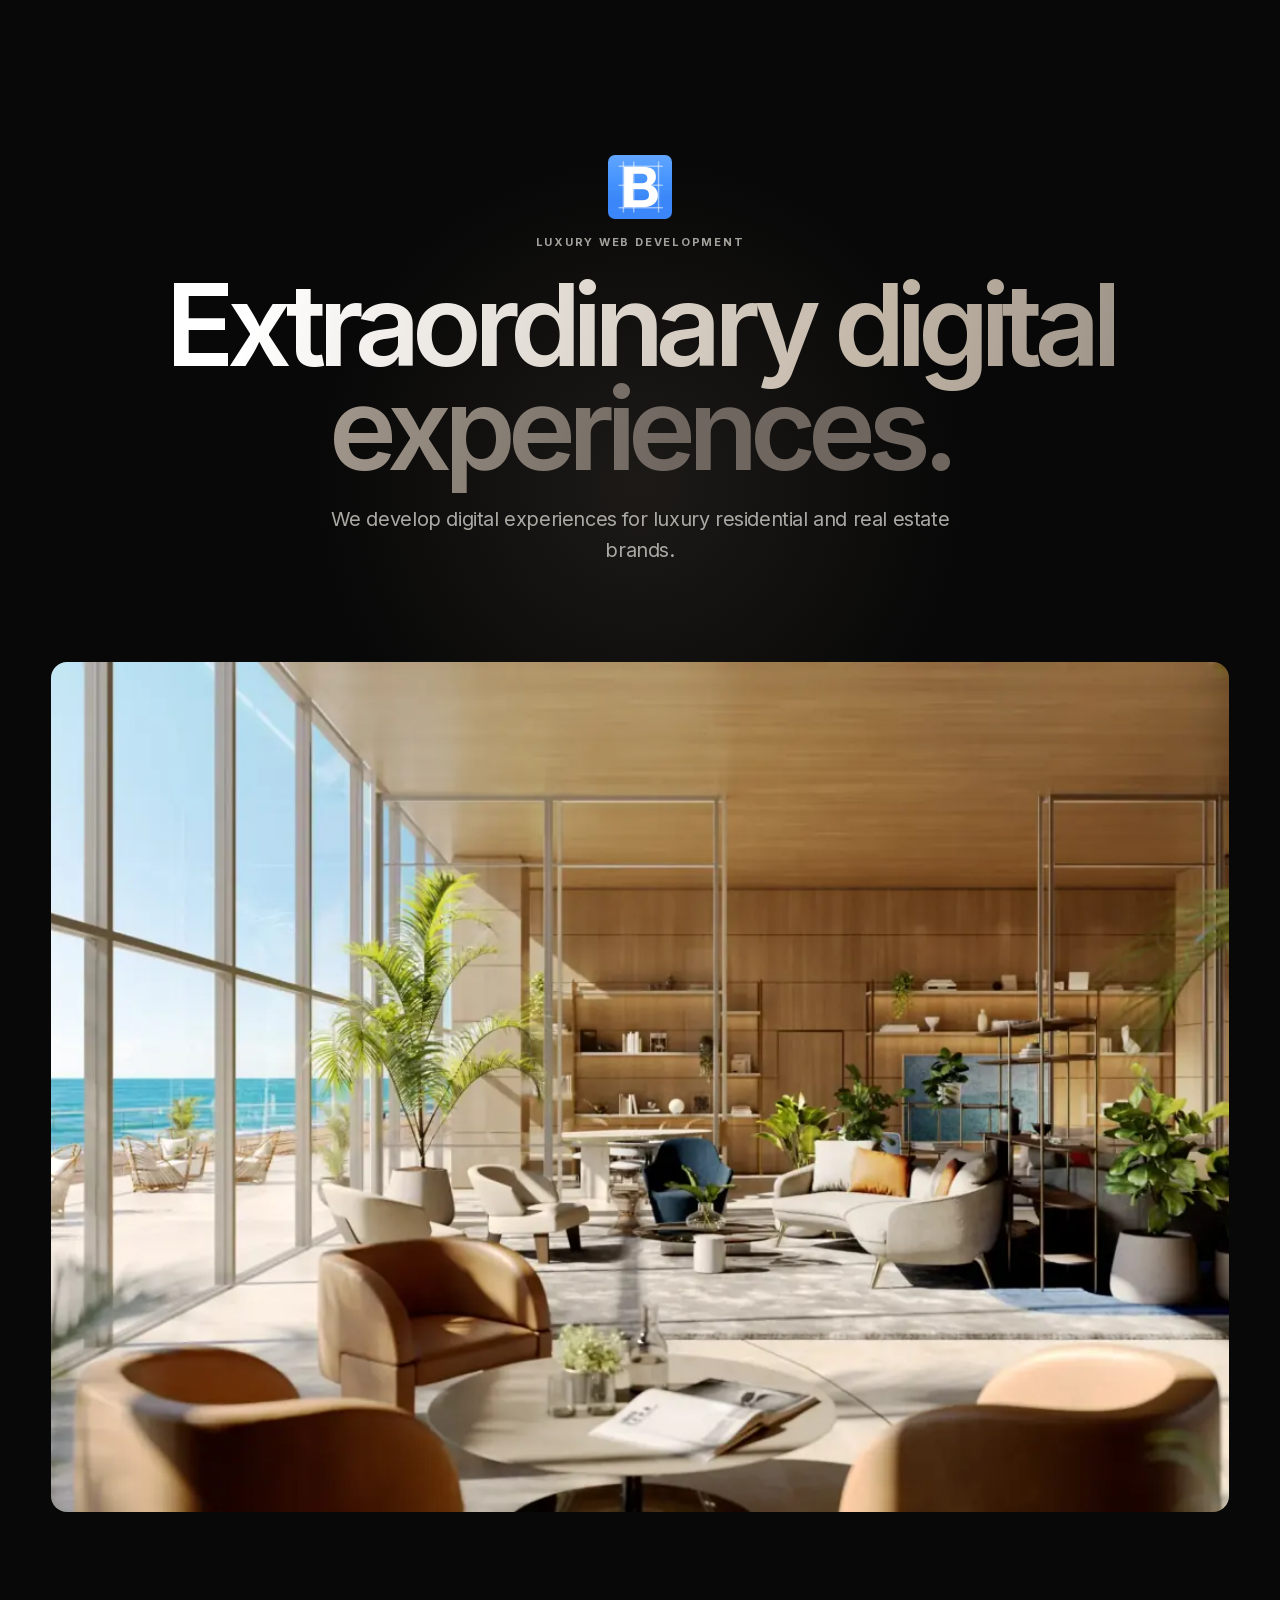
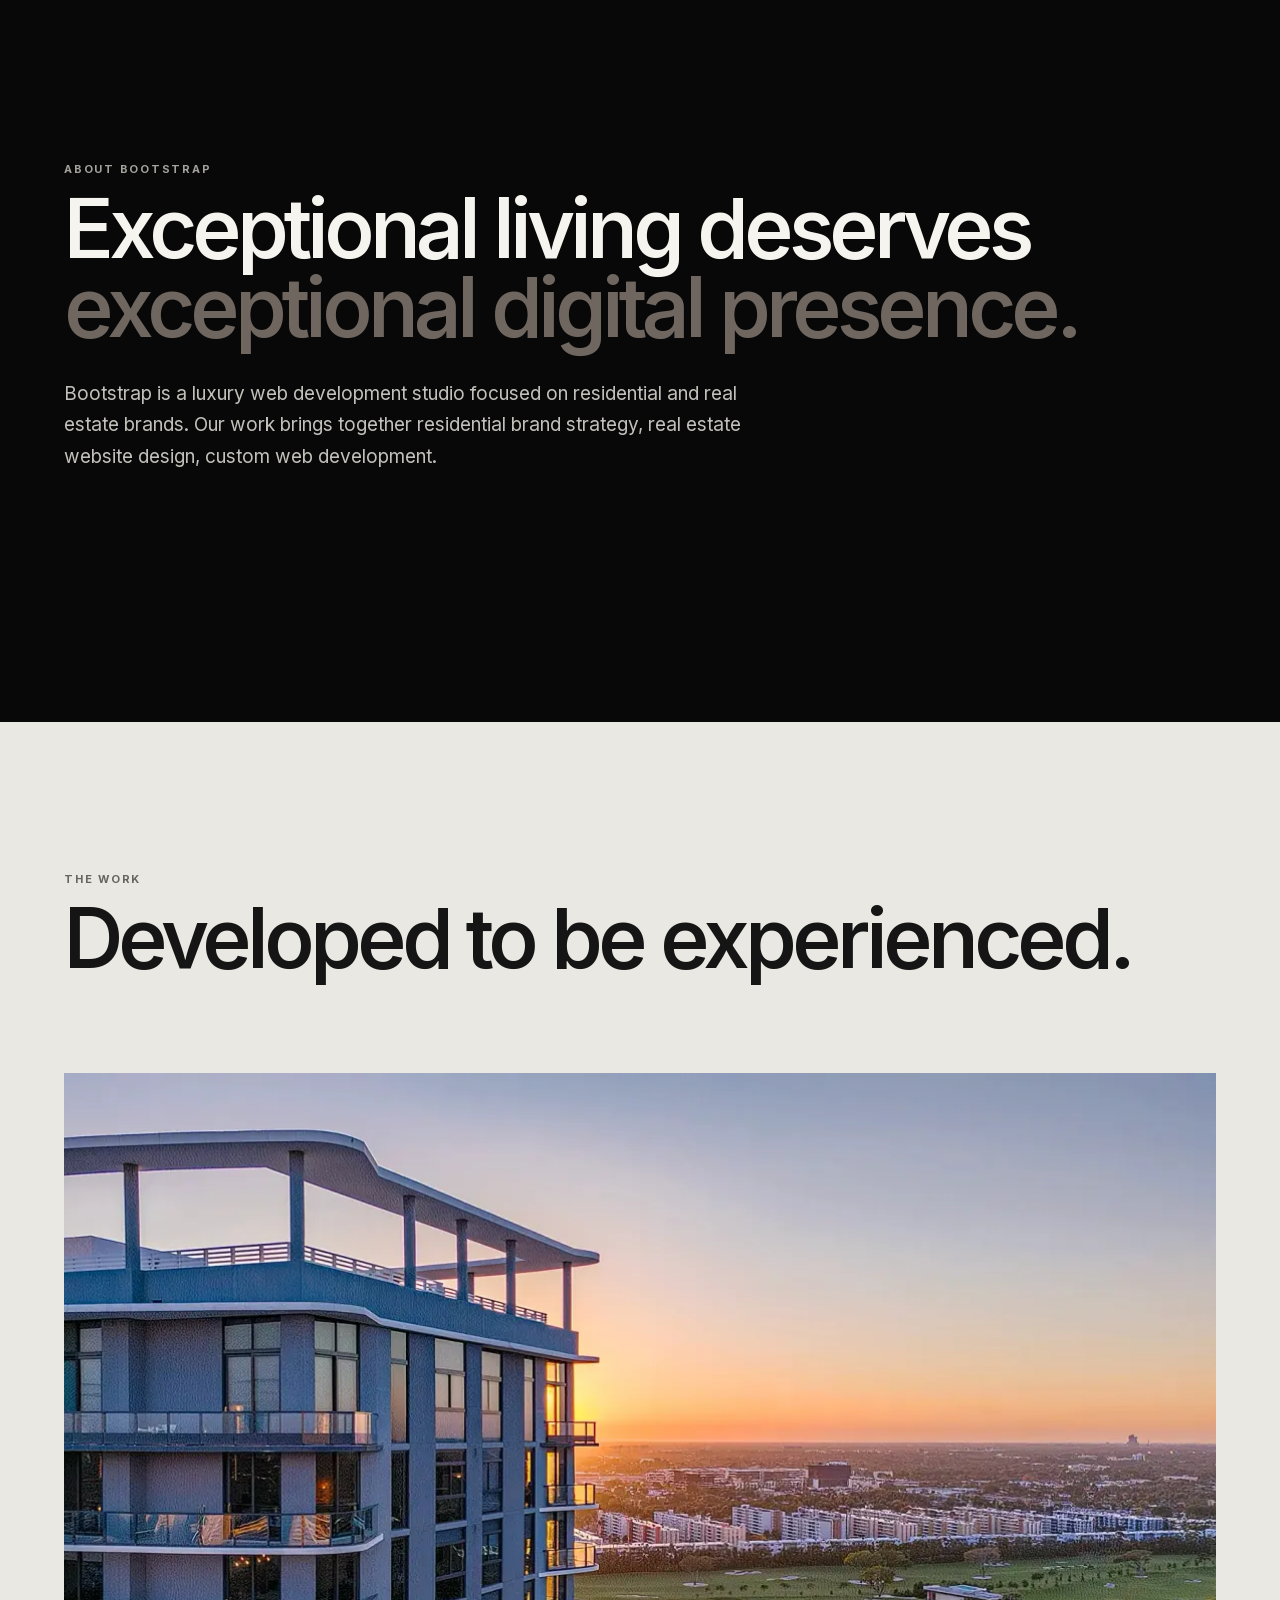
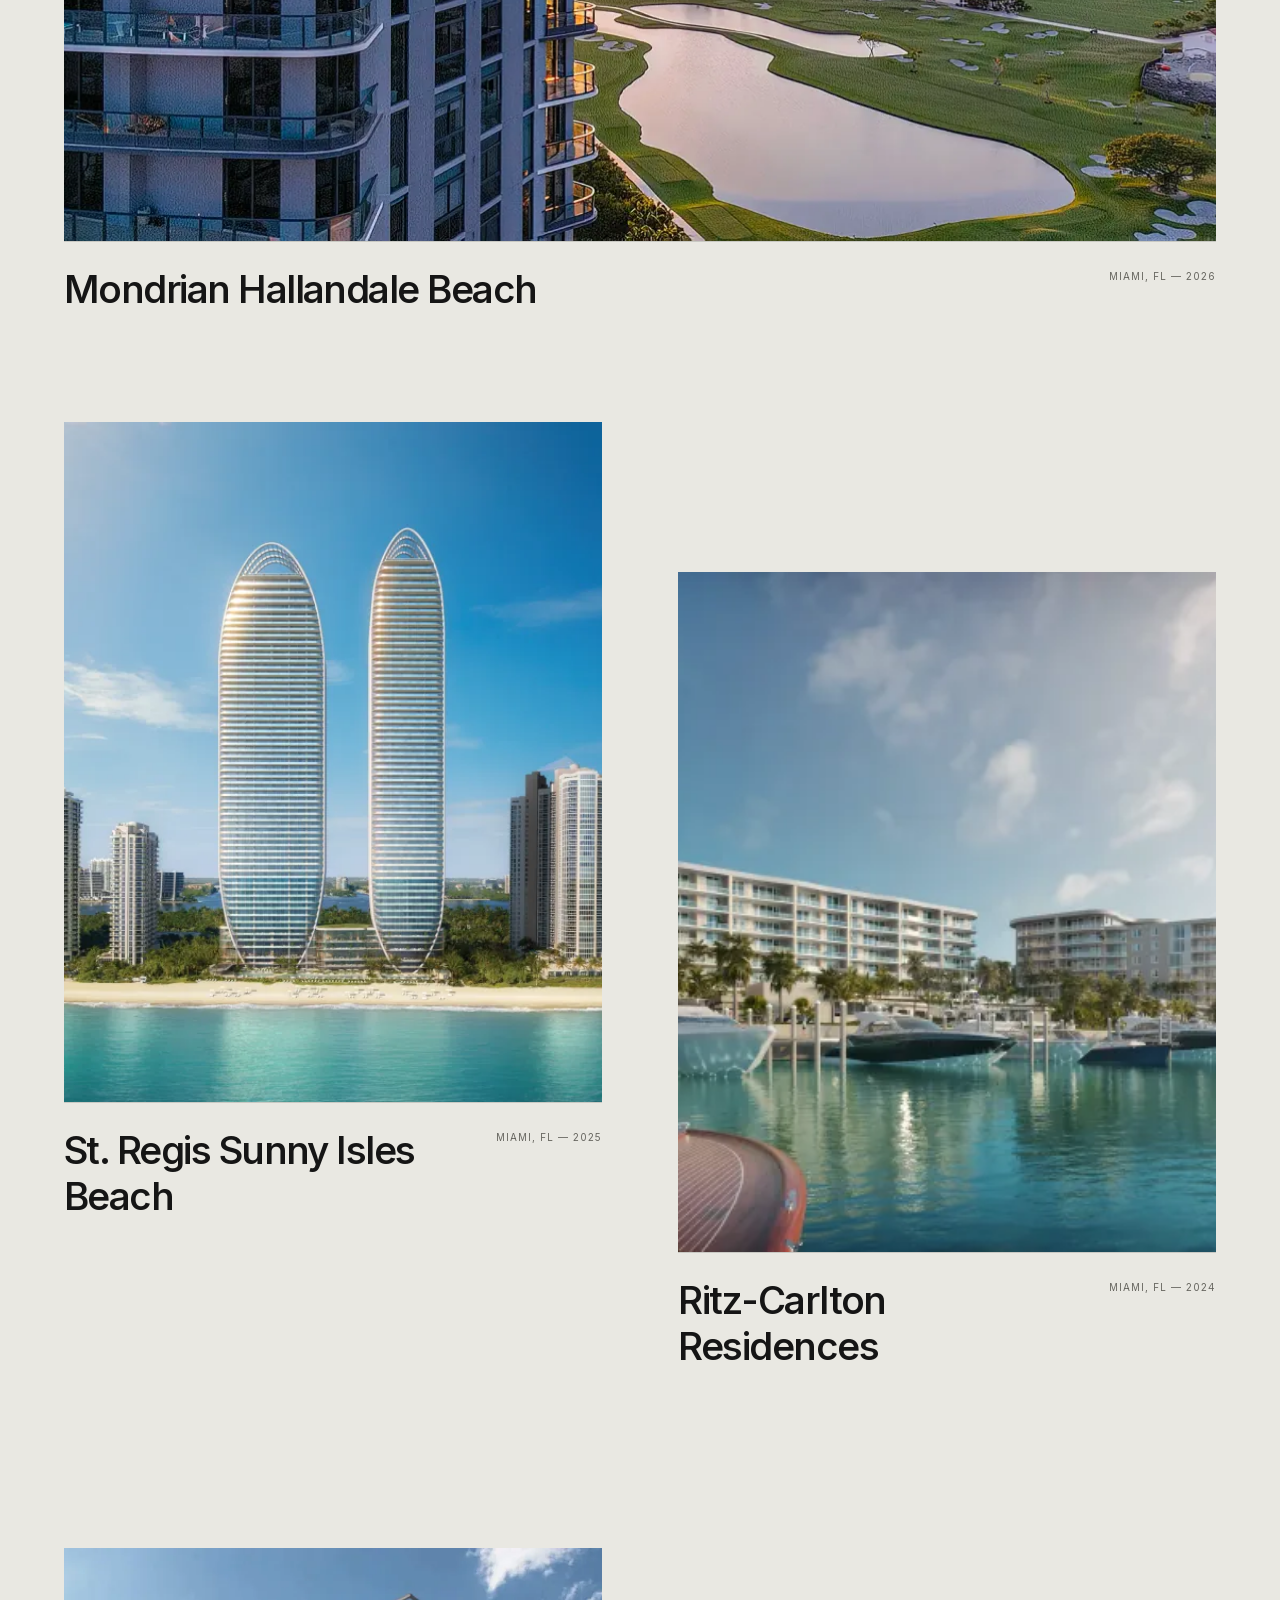
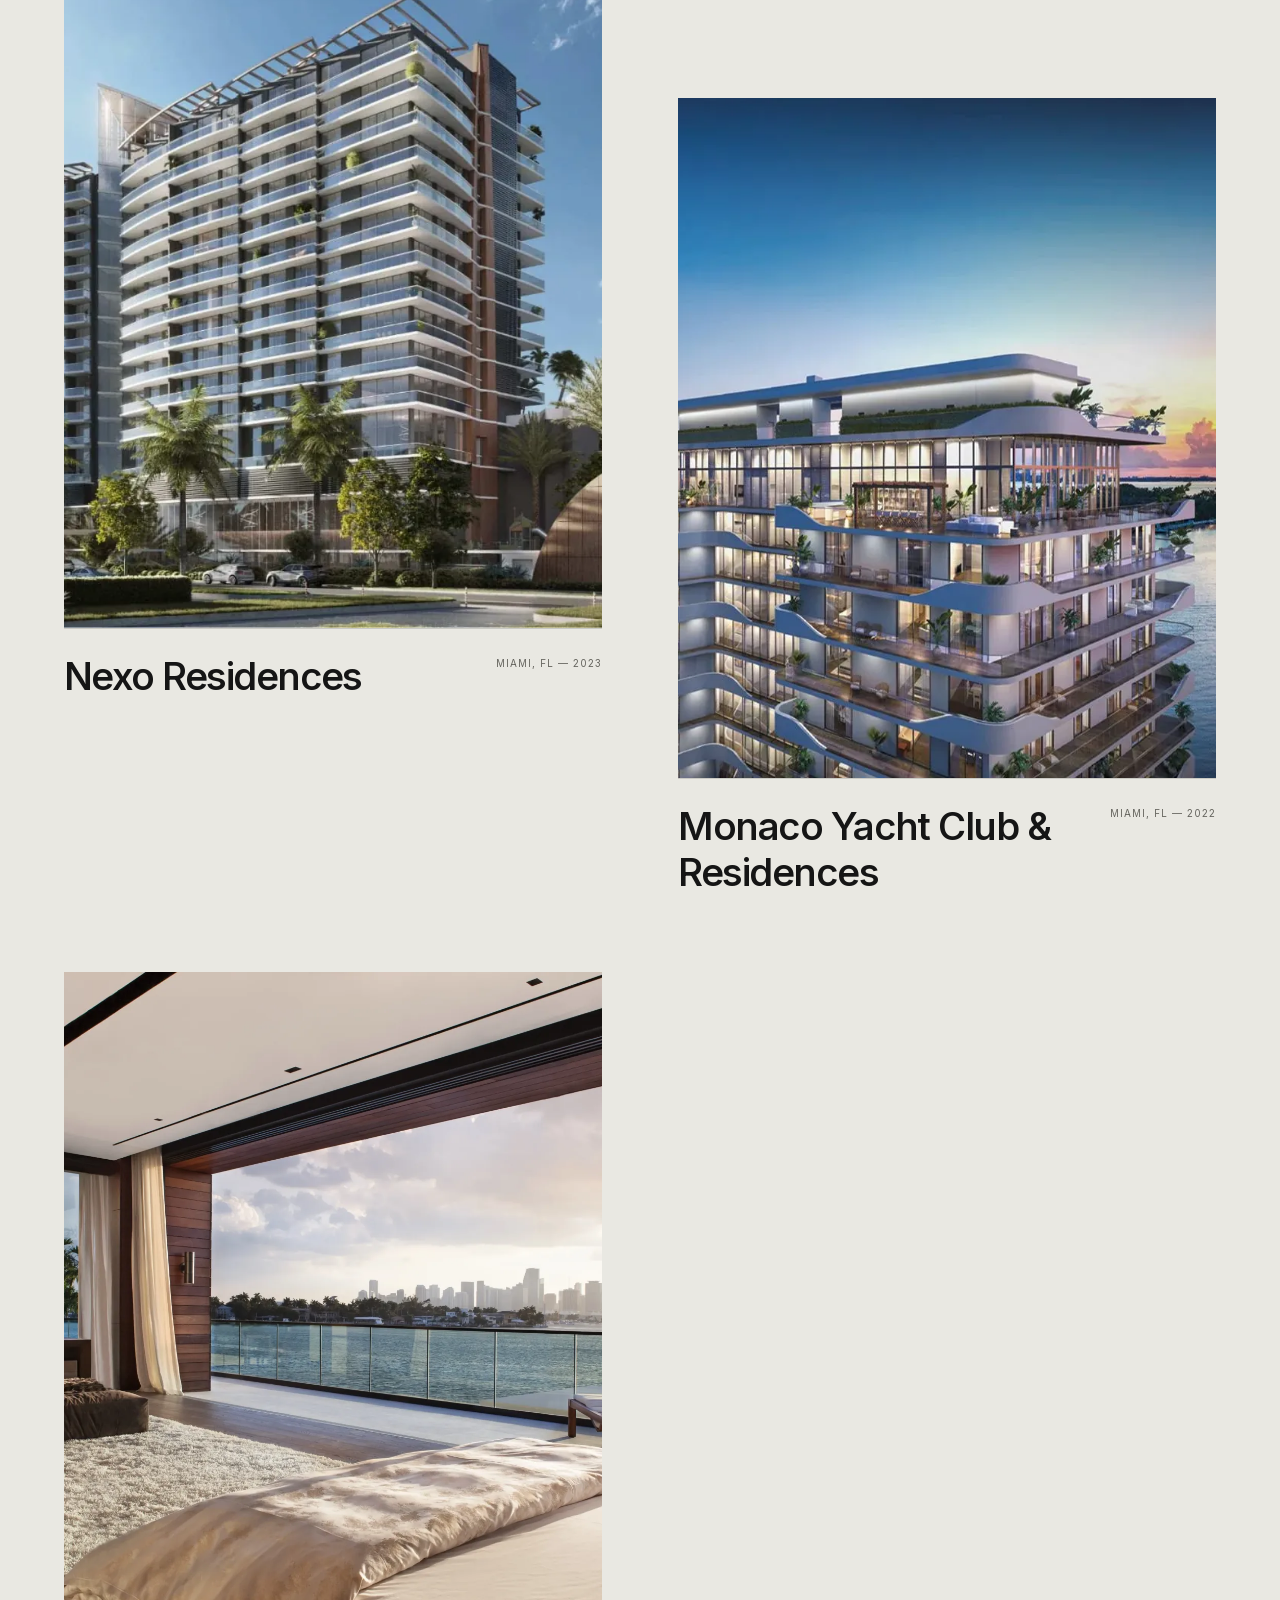
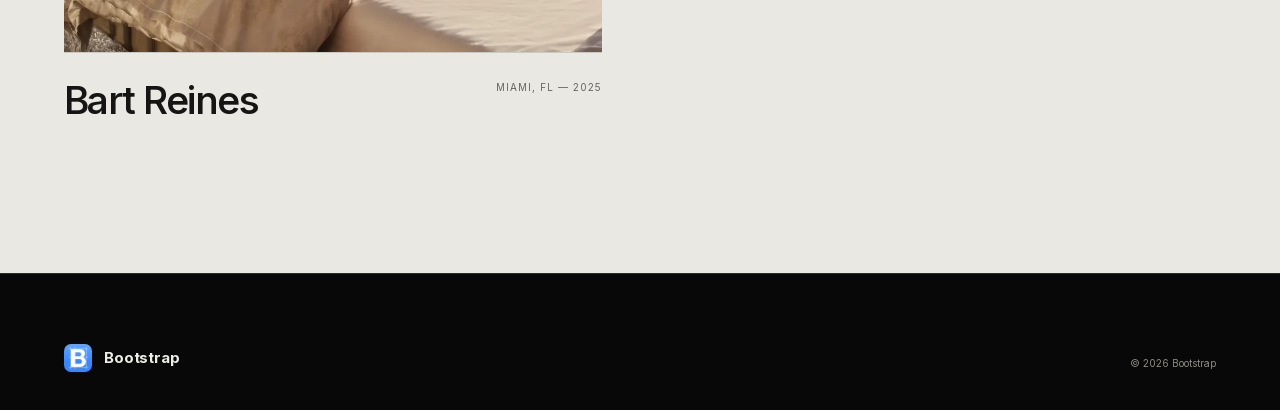
==== commit 7d7f8b5d: "Deploy website from a2e6337884e7b3efd475c89c63d35a86bc45d487" ====
--- a/index.html
+++ b/index.html
@@ -76,4 +76,4 @@
 
 .__variable_inter_1wea0hv { --font-inter: 'Inter', 'Inter Fallback'; }
 </style>
-</head><body class="__variable_inter_1wea0hv"><noscript><iframe src="https://www.googletagmanager.com/ns.html?id=GTM-TR2KGK97" height="0" width="0" style="display:none;visibility:hidden" title="Google Tag Manager"></iframe></noscript><a class="skip-link" href="#main-content">Skip to main content</a><script type="application/ld+json">{"@context":"https://schema.org","@graph":[{"@type":"Organization","@id":"https://bootstrap.io/#organization","name":"Bootstrap","url":"https://bootstrap.io","description":"Bootstrap is a luxury web development studio creating custom websites and digital experiences for residential and real estate brands.","logo":{"@type":"ImageObject","url":"https://bootstrap.io/images/bootstrap-mark.webp","width":1024,"height":1024},"knowsAbout":["Luxury web development","residential brand strategy","real estate website design","custom web development"]},{"@type":"WebSite","@id":"https://bootstrap.io/#website","name":"Bootstrap","url":"https://bootstrap.io","description":"Bootstrap is a luxury web development studio creating custom websites and digital experiences for residential and real estate brands.","publisher":{"@id":"https://bootstrap.io/#organization"},"inLanguage":"en-US"},{"@type":"WebPage","@id":"https://bootstrap.io/#webpage","url":"https://bootstrap.io","name":"Luxury Web Development for Residential Brands | Bootstrap","description":"Bootstrap is a luxury web development studio creating custom websites and digital experiences for residential and real estate brands.","isPartOf":{"@id":"https://bootstrap.io/#website"},"about":{"@id":"https://bootstrap.io/#organization"},"mainEntity":{"@id":"https://bootstrap.io/#residential-web-development"},"primaryImageOfPage":{"@type":"ImageObject","url":"https://bootstrap.io/images/hero-beachfront.webp","width":1920,"height":1080},"inLanguage":"en-US"},{"@type":"Service","@id":"https://bootstrap.io/#residential-web-development","name":"Web development for residential and real estate brands","serviceType":"Luxury web development and real estate website design","description":"Custom website design and web development for luxury residential and real estate brands.","provider":{"@id":"https://bootstrap.io/#organization"},"url":"https://bootstrap.io"},{"@type":"ItemList","@id":"https://bootstrap.io/#selected-work","name":"Selected work","itemListElement":[{"@type":"ListItem","position":1,"item":{"@type":"CreativeWork","name":"Mondrian Hallandale Beach","image":"https://bootstrap.io/images/mondrian-hb-cover.webp","url":"https://mondrianhb.com"}},{"@type":"ListItem","position":2,"item":{"@type":"CreativeWork","name":"St. Regis Sunny Isles Beach","image":"https://bootstrap.io/images/st-regis-sunny-isles.webp"}},{"@type":"ListItem","position":3,"item":{"@type":"CreativeWork","name":"Ritz-Carlton Residences","image":"https://bootstrap.io/images/ritz-carlton-marina.webp"}},{"@type":"ListItem","position":4,"item":{"@type":"CreativeWork","name":"Nexo Residences","image":"https://bootstrap.io/images/nexo-residences.webp"}},{"@type":"ListItem","position":5,"item":{"@type":"CreativeWork","name":"Monaco Yacht Club & Residences","image":"https://bootstrap.io/images/monaco-yacht-club.webp"}},{"@type":"ListItem","position":6,"item":{"@type":"CreativeWork","name":"Bart Reines","image":"https://bootstrap.io/images/bart-reines.webp"}}]}]}</script><main id="main-content" tabindex="-1"><header class="hero" id="top" aria-labelledby="home-heading"><img class="hero-brand-mark" width="1024" height="1024" alt="Bootstrap" decoding="async" src="/images/bootstrap-mark.webp"/><p class="hero-kicker reveal">Luxury Web Development</p><h1 class="reveal delay-1" id="home-heading"><span>Extraordinary digital<br/>experiences.</span></h1><p class="hero-copy reveal delay-2">We develop digital experiences for luxury residential and real estate brands.</p><div class="hero-visual reveal delay-3"><img class="hero-fallback" srcSet="/images/hero-beachfront-640.webp 640w, /images/hero-beachfront-960.webp 960w, /images/hero-beachfront-1360.webp 1360w, /images/hero-beachfront.webp 1920w" sizes="(max-width: 760px) 100vw, (max-width: 1586px) 92vw, 1460px" width="1920" height="1080" loading="eager" fetchPriority="high" alt="Beachfront living room overlooking the ocean" decoding="async" src="/images/hero-beachfront.webp"/><video class="autoplay-video" muted="" loop="" playsInline="" preload="none" aria-hidden="true"></video></div></header><section class="manifesto section-shell" id="studio" aria-labelledby="studio-heading"><p class="eyebrow">About Bootstrap</p><h2 id="studio-heading">Exceptional living deserves<span> exceptional digital presence.</span></h2><p class="manifesto-copy">Bootstrap is a luxury web development studio focused on residential and real estate brands. Our work brings together <!-- -->residential brand strategy, real estate website design, custom web development<!-- -->.</p></section><section class="work section-shell" id="work" aria-labelledby="work-heading"><div class="section-heading"><p class="eyebrow">The Work</p><h2 id="work-heading">Developed to be experienced.</h2></div><article class="project project-wide" aria-labelledby="mondrian-hallandale-beach-heading"><figure class="project-image"><img srcSet="/images/mondrian-hb-cover-640.webp 640w, /images/mondrian-hb-cover-960.webp 960w, /images/mondrian-hb-cover-1360.webp 1360w, /images/mondrian-hb-cover.webp 1920w" sizes="(max-width: 760px) calc(100vw - 2.5rem), (max-width: 1667px) 90vw, 1500px" class="gallery-fallback" width="1920" height="1080" loading="lazy" alt="Mondrian Hallandale Beach overlooking Miami at sunset" decoding="async" src="/images/mondrian-hb-cover.webp"/><video class="autoplay-video" muted="" loop="" playsInline="" preload="none" aria-hidden="true"></video></figure><div class="project-meta"><h3 id="mondrian-hallandale-beach-heading"><a href="https://mondrianhb.com" target="_blank" rel="noopener noreferrer">Mondrian Hallandale Beach</a></h3><p>Miami, FL<!-- --> — <time dateTime="2026">2026</time></p></div></article><div class="project-grid"><article class="project" aria-labelledby="st-regis-sunny-isles-beach-heading"><figure class="project-image"><img srcSet="/images/st-regis-sunny-isles-640.webp 640w, /images/st-regis-sunny-isles-960.webp 960w, /images/st-regis-sunny-isles-1360.webp 1360w, /images/st-regis-sunny-isles.webp 1600w" sizes="(max-width: 760px) calc(100vw - 2.5rem), (max-width: 1667px) 42vw, 700px" width="1600" height="1600" loading="lazy" alt="St. Regis Residences Sunny Isles Beach" decoding="async" src="/images/st-regis-sunny-isles.webp"/></figure><div class="project-meta compact"><h3 id="st-regis-sunny-isles-beach-heading">St. Regis Sunny Isles Beach</h3><p>Miami, FL<!-- --> — <time dateTime="2025">2025</time></p></div></article><article class="project project-offset" aria-labelledby="ritz-carlton-residences-heading"><figure class="project-image"><img srcSet="/images/ritz-carlton-marina-640.webp 640w, /images/ritz-carlton-marina-960.webp 960w, /images/ritz-carlton-marina-1360.webp 1360w, /images/ritz-carlton-marina-1800.webp 1800w" sizes="(max-width: 760px) calc(100vw - 2.5rem), (max-width: 1667px) 42vw, 700px" width="1800" height="1192" loading="lazy" alt="Ritz-Carlton Residences marina view" decoding="async" src="/images/ritz-carlton-marina.webp"/></figure><div class="project-meta compact"><h3 id="ritz-carlton-residences-heading">Ritz-Carlton Residences</h3><p>Miami, FL<!-- --> — <time dateTime="2024">2024</time></p></div></article></div><div class="project-grid project-grid-more"><article class="project" aria-labelledby="nexo-residences-heading"><figure class="project-image"><img sizes="(max-width: 760px) calc(100vw - 2.5rem), (max-width: 1667px) 42vw, 700px" width="1600" height="833" loading="lazy" alt="Nexo Residences high-rise building with balconies" decoding="async" src="/images/nexo-residences.webp"/></figure><div class="project-meta compact"><h3 id="nexo-residences-heading">Nexo Residences</h3><p>Miami, FL<!-- --> — <time dateTime="2023">2023</time></p></div></article><article class="project project-offset" aria-labelledby="monaco-yacht-club-residences-heading"><figure class="project-image"><img sizes="(max-width: 760px) calc(100vw - 2.5rem), (max-width: 1667px) 42vw, 700px" width="1280" height="896" loading="lazy" alt="Monaco Yacht Club &amp; Residences" decoding="async" src="/images/monaco-yacht-club.webp"/></figure><div class="project-meta compact"><h3 id="monaco-yacht-club-residences-heading">Monaco Yacht Club &amp; Residences</h3><p>Miami, FL<!-- --> — <time dateTime="2022">2022</time></p></div></article><article class="project" aria-labelledby="bart-reines-heading"><figure class="project-image"><img sizes="(max-width: 760px) calc(100vw - 2.5rem), (max-width: 1667px) 42vw, 700px" width="2000" height="1333" loading="lazy" alt="Bart Reines waterfront estate interior" decoding="async" src="/images/bart-reines.webp"/></figure><div class="project-meta compact"><h3 id="bart-reines-heading">Bart Reines</h3><p>Miami, FL<!-- --> — <time dateTime="2025">2025</time></p></div></article></div></section></main><footer class="site-footer"><div class="footer-brand"><img class="footer-mark" width="1024" height="1024" loading="lazy" alt="" decoding="async" src="/images/bootstrap-mark.webp"/><strong>Bootstrap</strong></div><p><span>© </span><time dateTime="2026">2026</time> Bootstrap</p></footer><script type="module" src="/_next/static/chunks/BwPM07bv.js" crossorigin="" id="_R_" async=""></script><script>((self[Symbol.for("vinext.navigationRuntime")]??={bootstrap:{routeManifest:null},functions:{}}).bootstrap.rsc??={rsc:[]}).rsc.push("0:{\"__vinext_streaming_metadata_outlet:route:/\":\"$L1\",\"page:/\":\"$L2\",\"layout:/\":\"$L3\",\"route:/\":\"$L4\",\"__route\":\"route:/\",\"__interceptionContext\":null,\"__layoutIds\":[\"layout:/\"],\"__rootLayout\":\"/\",\"__bfcacheSegmentIdentities\":{\"layout:/\":\"[\\\"layout\\\",\\\"layout:/\\\",\\\"root-boundary:/\\\",\\\"\\\"]\",\"page:/\":\"[\\\"page\\\",\\\"page:/\\\",\\\"root-boundary:/\\\",\\\"\\\"]\"},\"__srcPage\":[\"page\"],\"__artifactCompatibility\":{\"schemaVersion\":1,\"graphVersion\":\"app-route-graph:1177fd80f83fa7b0\",\"deploymentVersion\":\"7407d70f-7a0f-44f4-b000-7ecfe8e38dca\",\"appElementsSchemaVersion\":1,\"rscPayloadSchemaVersion\":1,\"rootBoundaryId\":\"/\",\"renderEpoch\":null}}\n5:\"RedirectBoundary\"\n6:I[\"593f344dc510\",[],\"$5\",1]\n7:\"m/_next/static/chunks/ejSfnyLm.js\"\n8:I[\"60f387d9e0f4\",[\"$7\",\"\"],\"default\",1]\na:I[\"8c0f216c4604\",[],\"Children\",1]\nc:\"GlobalErrorBoundary\"\nd:I[\"593f344dc510\",[],\"$c\",1]\ne:I[\"0b874ad30386\",[],\"default\",1]\nf:I[\"593f344dc510\",[],\"ErrorBoundary\",1]\n10:\"m/_next/static/chunks/C0TKQXbs.js\"\n11:\"LayoutSegmentProvider\"\n12:I[\"15c18cfaeeff\",[\"$10\",\"\"],\"$11\",1]\n13:I[\"8c0f216c4604\",[],\"Slot\",1]\n14:\"BfcacheChildrenBoundary\"\n15:I[\"8c0f216c4604\",[],\"$14\",1]\n16:\"UnauthorizedBoundary\"\n17:I[\"593f344dc510\",[],\"$16\",1]\n18:\"ForbiddenBoundary\"\n19:I[\"593f344dc510\",[],\"$18\",1]\n1a:\"NotFoundBoundary\"\n1b:I[\"593f344dc510\",[],\"$1a\",1]\n1c:\"AppRouterScrollTarget\"\n1d:I[\"9276801271d6\",[],\"$1c\",1]\n:HL[\"/_next/static/css/CS7tl5Sb.css\",\"style\",{\"crossOrigin\":\"anonymous\"}]\n9:[\"$\",\"iframe\",null,{\"src\":\"https://www.googletagmanager.com/ns.html?id=GTM-TR2KGK97\",\"height\":\"0\",\"width\":\"0\",\"style\":{\"display\":\"none\",\"visibility\":\"hidden\"},\"title\":\"Google Tag Manager\"}]\n3:[\"$\",\"$L6\",null,{\"resetKey\":\"\",\"children\":[[[\"$\",\"link\",\"css:/_next/static/css/CS7tl5Sb.css\",{\"rel\":\"stylesheet\",\"crossOrigin\":\"anonymous\",\"precedence\":\"vite-rsc/importer-resources\",\"href\":\"/_next/static/css/CS7tl5Sb.css\",\"data-rsc-css-href\":\"/_next/static/css/CS7tl5Sb.css\"}],\"$undefined\"],[\"$\",\"html\",null,{\"lang\":\"en\",\"children\":[\"$\",\"body\",null,{\"className\":\"__variable_inter_1wea0hv\",\"children\":[[[\"$\",\"$L8\",null,{\"id\":\"google-tag-manager\",\"strategy\":\"lazyOnload\",\"dangerouslySetInnerHTML\":{\"__html\":\"(function(w,d,s,l,i){w[l]=w[l]||[];w[l].push({'gtm.start':new Date().getTime(),event:'gtm.js'});var f=d.getElementsByTagName(s)[0],j=d.createElement(s),dl=l!='dataLayer'?'&l='+l:'';j.async=true;j.src='https://www.googletagmanager.com/gtm.js?id='+i+dl;f.parentNode.insertBefore(j,f);})(window,document,'script','dataLayer','GTM-TR2KGK97');\"}}],[\"$\",\"noscript\",null,{\"children\":\"$9\"}]],null,[\"$\",\"$La\",null,{}]]}]}]]}]\n4:[[[\"$\",\"meta\",null,{\"charSet\":\"utf-8\"}],\"$Lb\"],[\"$\",\"$Ld\",null,{\"fallback\":\"$e\",\"wrapsGlobalErrorBoundary\":true,\"children\":[\"$\",\"$Lf\",null,{\"fallback\":\"$e\",\"isGlobalErrorBoundary\":true,\"children\":[\"$\",\"$L12\",null,{\"providerId\":\"layout:/\",\"segmentMap\":{\"children\":[]},\"children\":[\"$\",\"$L13\",null,{\"id\":\"layout:/\",\"parallelSlots\":\"$undefined\",\"children\":[\"$\",\"$L15\",null,{\"id\":\"page:/\",\"children\":[\"$\",\"$L17\",null,{\"resetKey\":\"\",\"fallback\":[[\"$\",\"title\",null,{\"children\":\"401: You're not authorized to access this page.\"}],[\"$\",\"div\",null,{\"style\":{\"fontFamily\":\"system-ui,\\\"Segoe UI\\\",Roboto,Helvetica,Arial,sans-serif,\\\"Apple Color Emoji\\\",\\\"Segoe UI Emoji\\\"\",\"height\":\"100vh\",\"textAlign\":\"center\",\"display\":\"flex\",\"flexDirection\":\"column\",\"alignItems\":\"center\",\"justifyContent\":\"center\"},\"children\":[\"$\",\"div\",null,{\"children\":[[\"$\",\"style\",null,{\"dangerouslySetInnerHTML\":{\"__html\":\"body{color:#000;background:#fff;margin:0}.next-error-h1{border-right:1px solid rgba(0,0,0,.3)}@media (prefers-color-scheme:dark){body{color:#fff;background:#000}.next-error-h1{border-right:1px solid rgba(255,255,255,.3)}}\"}}],[\"$\",\"h1\",null,{\"className\":\"next-error-h1\",\"style\":{\"display\":\"inline-block\",\"margin\":\"0 20px 0 0\",\"padding\":\"0 23px 0 0\",\"fontSize\":24,\"fontWeight\":500,\"verticalAlign\":\"top\",\"lineHeight\":\"49px\"},\"children\":401}],[\"$\",\"div\",null,{\"style\":{\"display\":\"inline-block\"},\"children\":[\"$\",\"h2\",null,{\"style\":{\"fontSize\":14,\"fontWeight\":400,\"lineHeight\":\"49px\",\"margin\":0},\"children\":\"You're not authorized to access this page.\"}]}]]}]}]],\"children\":[\"$\",\"$L19\",null,{\"resetKey\":\"\",\"fallback\":[[\"$\",\"title\",null,{\"children\":\"403: This page could not be accessed.\"}],[\"$\",\"div\",null,{\"style\":\"$4:1:props:children:props:children:props:children:props:children:props:children:props:fallback:1:props:style\",\"children\":[\"$\",\"div\",null,{\"children\":[[\"$\",\"style\",null,{\"dangerouslySetInnerHTML\":{\"__html\":\"body{color:#000;background:#fff;margin:0}.next-error-h1{border-right:1px solid rgba(0,0,0,.3)}@media (prefers-color-scheme:dark){body{color:#fff;background:#000}.next-error-h1{border-right:1px solid rgba(255,255,255,.3)}}\"}}],[\"$\",\"h1\",null,{\"className\":\"next-error-h1\",\"style\":\"$4:1:props:children:props:children:props:children:props:children:props:children:props:fallback:1:props:children:props:children:1:props:style\",\"children\":403}],[\"$\",\"div\",null,{\"style\":\"$4:1:props:children:props:children:props:children:props:children:props:children:props:fallback:1:props:children:props:children:2:props:style\",\"children\":[\"$\",\"h2\",null,{\"style\":\"$4:1:props:children:props:children:props:children:props:children:props:children:props:fallback:1:props:children:props:children:2:props:children:props:style\",\"children\":\"This page could not be accessed.\"}]}]]}]}]],\"children\":[\"$\",\"$L1b\",null,{\"resetKey\":\"\",\"fallback\":[[\"$\",\"title\",null,{\"children\":\"404: This page could not be found.\"}],[\"$\",\"div\",null,{\"style\":\"$4:1:props:children:props:children:props:children:props:children:props:children:props:fallback:1:props:style\",\"children\":[\"$\",\"div\",null,{\"children\":[[\"$\",\"style\",null,{\"dangerouslySetInnerHTML\":{\"__html\":\"body{color:#000;background:#fff;margin:0}.next-error-h1{border-right:1px solid rgba(0,0,0,.3)}@media (prefers-color-scheme:dark){body{color:#fff;background:#000}.next-error-h1{border-right:1px solid rgba(255,255,255,.3)}}\"}}],[\"$\",\"h1\",null,{\"className\":\"next-error-h1\",\"style\":\"$4:1:props:children:props:children:props:children:props:children:props:children:props:fallback:1:props:children:props:children:1:props:style\",\"children\":404}],[\"$\",\"div\",null,{\"style\":\"$4:1:props:children:props:children:props:children:props:children:props:children:props:fallback:1:props:children:props:children:2:props:style\",\"children\":[\"$\",\"h2\",null,{\"style\":\"$4:1:props:children:props:children:props:children:props:children:props:children:props:fallback:1:props:children:props:children:2:props:children:props:style\",\"children\":\"This page could not be found.\"}]}]]}]}]],\"caughtId\":\"page\",\"children\":[\"$\",\"$L1d\",null,{\"children\":[\"$\",\"$L6\",null,{\"resetKey\":\"\",\"children\":[[\"$\",\"$L12\",null,{\"providerId\":\"page:/\",\"segmentMap\":{\"children\":[\"__PAGE__\"]},\"children\":[\"$\",\"$L13\",null,{\"id\":\"page:/\"}]}],[\"$\",\"$L13\",null,{\"id\":\"__vinext_streaming_metadata_outlet:route:/\"}]]}]}]}]}]}]}]}]}]}]}],null]\n1e:Tbbb,{\"@context\":\"https://schema.org\",\"@graph\":[{\"@type\":\"Organization\",\"@id\":\"https://bootstrap.io/#organization\",\"name\":\"Bootstrap\",\"url\":\"https://bootstrap.io\",\"description\":\"Bootstrap is a luxury web development studio creating custom websites and digital experiences for residential and real estate brands.\",\"logo\":{\"@type\":\"ImageObject\",\"url\":\"https://bootstrap.io/images/bootstrap-mark.webp\",\"width\":1024,\"height\":1024},\"knowsAbout\":[\"Luxury web development\",\"residential brand strategy\",\"real estate website design\",\"custom web development\"]},{\"@type\":\"WebSite\",\"@id\":\"https://bootstrap.io/#website\",\"name\":\"Bootstrap\",\"url\":\"https://bootstrap.io\",\"description\":\"Bootstrap is a luxury web development studio creating custom websites and digital experiences for residential and real estate brands.\",\"publisher\":{\"@id\":\"https://bootstrap.io/#organization\"},\"inLanguage\":\"en-US\"},{\"@type\":\"WebPage\",\"@id\":\"https://bootstrap.io/#webpage\",\"url\":\"https://bootstrap.io\",\"name\":\"Luxury Web Development for Residential Brands | Bootstrap\",\"description\":\"Bootstrap is a luxury web development studio creating custom websites and digital experiences for residential and real estate brands.\",\"isPartOf\":{\"@id\":\"https://bootstrap.io/#website\"},\"about\":{\"@id\":\"https://bootstrap.io/#organization\"},\"mainEntity\":{\"@id\":\"https://bootstrap.io/#residential-web-development\"},\"primaryImageOfPage\":{\"@type\":\"ImageObject\",\"url\":\"https://bootstrap.io/images/hero-beachfront.webp\",\"width\":1920,\"height\":1080},\"inLanguage\":\"en-US\"},{\"@type\":\"Service\",\"@id\":\"https://bootstrap.io/#residential-web-development\",\"name\":\"Web development for residential and real estate brands\",\"serviceType\":\"Luxury web development and real estate website design\",\"description\":\"Custom website design and web development for luxury residential and real estate brands.\",\"provider\":{\"@id\":\"https://bootstrap.io/#organization\"},\"url\":\"https://bootstrap.io\"},{\"@type\":\"ItemList\",\"@id\":\"https://bootstrap.io/#selected-work\",\"name\":\"Selected work\",\"itemListElement\":[{\"@type\":\"ListItem\",\"position\":1,\"item\":{\"@type\":\"CreativeWork\",\"name\":\"Mondrian Hallandale Beach\",\"image\":\"https://bootstrap.io/images/mondrian-hb-cover.webp\",\"url\":\"https://mondrianhb.com\"}},{\"@type\":\"ListItem\",\"position\":2,\"item\":{\"@type\":\"CreativeWork\",\"name\":\"St. Regis Sunny Isles Beach\",\"image\":\"https://bootstrap.io/images/st-regis-sunny-isles.webp\"}},{\"@type\":\"ListItem\",\"position\":3,\"item\":{\"@type\":\"CreativeWork\",\"name\":\"Ritz-Carlton Residences\",\"image\":\"https://bootstrap.io/images/ritz-carlton-marina.webp\"}},{\"@type\":\"ListItem\",\"position\":4,\"item\":{\"@type\":\"CreativeWork\",\"name\":\"Nexo Residences\",\"image\":\"https://bootstrap.io/images/nexo-residences.webp\"}},{\"@type\":\"ListItem\",\"position\":5,\"item\":{\"@type\":\"CreativeWork\",\"name\":\"Monaco Yacht Club & Residences\",\"image\":\"https://bootstrap.io/images/monaco-yacht-club.webp\"}},{\"@type\":\"ListItem\",\"position\":6,\"item\":{\"@type\":\"CreativeWork\",\"name\":\"Bart Reines\",\"image\":\"https://bootstrap.io/images/bart-reines.webp\"}}]}]}2:[[\"$\",\"a\",null,{\"className\":\"skip-link\",\"href\":\"#main-content\",\"children\":\"Skip to main content\"}],[\"$\",\"script\",null,{\"type\":\"application/ld+json\",\"dangerouslySetInnerHTML\":{\"__html\":\"$1e\"}}],[\"$\",\"main\",null,{\"id\":\"main-content\",\"tabIndex\":-1,\"children\":[[\"$\",\"header\",null,{\"className\":\"hero\",\"id\":\"top\",\"aria-labelledby\":\"home-heading\",\"children\":[\"$L1f\",\"$L20\",\"$L21\",\"$L22\",\"$L23\"]}],\"$L24\",\"$L25\"]}],\"$L26\"]\n27:I[\"0bc7ab952501\",[\"$7\",\"\"],\"AutoplayVideo\",1]\n:HL[\"/images/bootstrap-mark.webp\",\"image\"]\n:HL[\"/images/hero-beachfront.webp\",\"image\",{\"imageSrcSet\":\"/images/hero-beachfront-640.webp 640w, /images/hero-beachfront-960.webp 960w, /images/hero-beachfront-1360.webp 1360w, /images/hero-beachfront.webp 1920w\",\"imageSizes\":\"(max-width: 760px) 100vw, (max-width: 1586px) 92vw, 1460px\",\"fetchPriority\":\"high\"}]\n1f:[\"$\",\"img\",null,{\"className\":\"hero-brand-mark\",\"width\":1024,\"height\":1024,\"alt\":\"Bootstrap\",\"decoding\":\"async\",\"src\":\"/images/bootstrap-mark.webp\"}]\n20:[\"$\",\"p\",null,{\"className\":\"hero-kicker reveal\",\"children\":\"Luxury Web Development\"}]\n21:[\"$\",\"h1\",null,{\"className\":\"reveal delay-1\",\"id\":\"home-heading\",\"children\":[\"$\",\"span\",null,{\"children\":[\"Extraordinary digital\",[\"$\",\"br\",null,{}],\"experiences.\"]}]}]\n22:[\"$\",\"p\",null,{\"className\":\"hero-copy reveal delay-2\",\"children\":\"We develop digital experiences for luxury residential and real estate brands.\"}]\n23:[\"$\",\"div\",null,{\"className\":\"hero-visual reveal delay-3\",\"children\":[[\"$\",\"img\",null,{\"className\":\"hero-fallback\",\"srcSet\":\"/images/hero-beachfront-640.webp 640w, /images/hero-beachfront-960.webp 960w, /images/hero-beachfront-1360.webp 1360w, /images/hero-beachfront.webp 1920w\",\"sizes\":\"(max-width: 760px) 100vw, (max-width: 1586px) 92vw, 1460px\",\"width\":1920,\"height\":1080,\"loading\":\"eager\",\"fetchPriority\":\"high\",\"alt\":\"Beachfront living room overlooking the ocean\",\"decoding\":\"async\",\"src\":\"/images/hero-beachfront.webp\"}],[\"$\",\"$L27\",null,{\"src\":\"/images/hero-beachfront.mp4\"}]]}]\n24:[\"$\",\"section\",null,{\"className\":\"manifesto section-shell\",\"id\":\"studio\",\"aria-labelledby\":\"studio-heading\",\"children\":[[\"$\",\"p\",null,{\"className\":\"eyebrow\",\"children\":\"About Bootstrap\"}],[\"$\",\"h2\",null,{\"id\":\"studio-heading\",\"children\":[\"Exceptional living deserves\",[\"$\",\"span\",null,{\"children\":\" exceptional digital presence.\"}]]}],[\"$\",\"p\",null,{\"className\":\"manifesto-copy\",\"children\":[\"Bootstrap is a luxury web development studio focused on residential and real estate brands. Our work brings together \",\"residential brand strategy, real estate website design, custom web development\",\".\"]}]]}]\n25:[\"$\",\"section\",null,{\"className\":\"work section-shell\",\"id\":\"work\",\"aria-labelledby\":\"work-heading\",\"children\":[[\"$\",\"div\",null,{\"className\":\"section-heading\",\"children\":[[\"$\",\"p\",null,{\"className\":\"eyebrow\",\"children\":\"The Work\"}],[\"$\",\"h2\",null,{\"id\":\"work-heading\",\"children\":\"Developed to be experienced.\"}]]}],[\"$\",\"article\",null,{\"className\":\"project project-wide\",\"aria-labelledby\":\"mondrian-hallandale-beach-heading\",\"children\":[[\"$\",\"figure\",null,{\"className\":\"project-image\",\"children\":[[\"$\",\"img\",null,{\"srcSet\":\"/images/mondrian-hb-cover-640.webp 640w, /images/mondrian-hb-cover-960.webp 960w, /images/mondrian-hb-cover-1360.webp 1360w, /images/mondrian-hb-cover.webp 1920w\",\"sizes\":\"(max-width: 760px) calc(100vw - 2.5rem), (max-width: 1667px) 90vw, 1500px\",\"className\":\"gallery-fallback\",\"width\":1920,\"height\":1080,\"loading\":\"lazy\",\"alt\":\"Mondrian Hallandale Beach overlooking Miami at sunset\",\"decoding\":\"async\",\"src\":\"/images/mondrian-hb-cover.webp\"}],[\"$\",\"$L27\",null,{\"src\":\"/images/mondrian-hb.mp4\"}]]}],[\"$\",\"div\",null,{\"className\":\"project-meta\",\"children\":[[\"$\",\"h3\",null,{\"id\":\"mondrian-hallandale-beach-heading\",\"children\":[\"$\",\"a\",null,{\"href\":\"https://mondrianhb.com\",\"target\":\"_blank\",\"rel\":\"noopener noreferrer\",\"children\":\"Mondrian Hallandale Beach\"}]}],[\"$\",\"p\",null,{\"children\":[\"Miami, FL\",\" — \",[\"$\",\"time\",null,{\"dateTime\":\"2026\",\"children\":2026}]]}]]}]]}],[\"$\",\"div\",null,{\"className\":\"project-grid\",\"children\":[[\"$\",\"article\",\"st-regis-sunny-isles-beach\",{\"className\":\"project\",\"aria-labelledby\":\"st-regis-sunny-isles-beach-heading\",\"children\":[[\"$\",\"figure\",null,{\"className\":\"project-image\",\"children\":[[\"$\",\"img\",null,{\"srcSet\":\"/images/st-regis-sunny-isles-640.webp 640w, /images/st-regis-sunny-isles-960.webp 960w, /images/st-regis-sunny-isles-1360.webp 1360w, /images/st-regis-sunny-isles.webp 1600w\",\"sizes\":\"(max-width: 760px) calc(100vw - 2.5rem), (max-width: 1667px) 42vw, 700px\",\"className\":\"$undefined\",\"width\":1600,\"height\":1600,\"loading\":\"lazy\",\"alt\":\"St. Regis Residences Sunny Isles Beach\",\"decoding\":\"async\",\"src\":\"/images/st-regis-sunny-isles.webp\"}],null]}],[\"$\",\"div\",null,{\"className\":\"project-meta compact\",\"children\":[[\"$\",\"h3\",null,{\"id\":\"st-regis-sunny-isles-beach-heading\",\"children\":\"St. Regis Sunny Isles Beach\"}],[\"$\",\"p\",null,{\"children\":[\"Miami, FL\",\" — \",[\"$\",\"time\",null,{\"dateTime\":\"2025\",\"children\":2025}]]}]]}]]}],[\"$\",\"article\",\"ritz-carlton-residences\",{\"className\":\"project project-offset\",\"aria-labelledby\":\"ritz-carlton-residences-heading\",\"children\":[[\"$\",\"figure\",null,{\"className\":\"project-image\",\"children\":[[\"$\",\"img\",null,{\"srcSet\":\"/images/ritz-carlton-marina-640.webp 640w, /images/ritz-carlton-marina-960.webp 960w, /images/ritz-carlton-marina-1360.webp 1360w, /images/ritz-carlton-marina-1800.webp 1800w\",\"sizes\":\"(max-width: 760px) calc(100vw - 2.5rem), (max-width: 1667px) 42vw, 700px\",\"className\":\"$undefined\",\"width\":1800,\"height\":1192,\"loading\":\"lazy\",\"alt\":\"Ritz-Carlton Residences marina view\",\"decoding\":\"async\",\"src\":\"/images/ritz-carlton-marina.webp\"}],null]}],[\"$\",\"div\",null,{\"className\":\"project-meta compact\",\"children\":[[\"$\",\"h3\",null,{\"id\":\"ritz-carlton-residences-heading\",\"children\":\"Ritz-Carlton Residences\"}],[\"$\",\"p\",null,{\"children\":[\"Miami, FL\",\" — \",[\"$\",\"time\",null,{\"dateTime\":\"2024\",\"children\":2024}]]}]]}]]}]]}],[\"$\",\"div\",null,{\"className\":\"project-grid project-grid-more\",\"children\":[[\"$\",\"article\",\"nexo-residences\",{\"className\":\"project\",\"aria-labelledby\":\"nexo-residences-heading\",\"children\":[[\"$\",\"figure\",null,{\"className\":\"project-image\",\"children\":[[\"$\",\"img\",null,{\"srcSet\":\"$undefined\",\"sizes\":\"(max-width: 760px) calc(100vw - 2.5rem), (max-width: 1667px) 42vw, 700px\",\"className\":\"$undefined\",\"width\":1600,\"height\":833,\"loading\":\"lazy\",\"alt\":\"Nexo Residences high-rise building with balconies\",\"decoding\":\"async\",\"src\":\"/images/nexo-residences.webp\"}],null]}],[\"$\",\"div\",null,{\"className\":\"project-meta compact\",\"children\":[[\"$\",\"h3\",null,{\"id\":\"nexo-residences-heading\",\"children\":\"Nexo Residences\"}],[\"$\",\"p\",null,{\"children\":[\"Miami, FL\",\" — \",[\"$\",\"time\",null,{\"dateTime\":\"2023\",\"children\":2023}]]}]]}]]}],[\"$\",\"article\",\"monaco-yacht-club-residences\",{\"className\":\"project project-offset\",\"aria-labelledby\":\"monaco-yacht-club-residences-heading\",\"children\":[[\"$\",\"figure\",null,{\"className\":\"project-image\",\"children\":[\"$L28\",null]}],\"$L29\"]}],\"$L2a\"]}]]}]\n26:[\"$\",\"footer\",null,{\"className\":\"site-footer\",\"children\":[[\"$\",\"div\",null,{\"className\":\"footer-brand\",\"children\":[[\"$\",\"img\",null,{\"className\":\"footer-mark\",\"width\":1024,\"height\":1024,\"loading\":\"lazy\",\"alt\":\"\",\"decoding\":\"async\",\"src\":\"/images/bootstrap-mark.webp\"}],[\"$\",\"strong\",null,{\"children\":\"Bootstrap\"}]]}],[\"$\",\"p\",null,{\"children\":[[\"$\",\"span\",null,{\"children\":\"© \"}],[\"$\",\"time\",null,{\"dateTime\":\"2026\",\"children\":\"2026\"}],\" Bootstrap\"]}]]}]\n28:[\"$\",\"img\",null,{\"srcSet\":\"$undefined\",\"sizes\":\"(max-width: 760px) calc(100vw - 2.5rem), (max-width: 1667px) 42vw, 700px\",\"className\":\"$undefined\",\"width\":1280,\"height\":896,\"loading\":\"lazy\",\"alt\":\"Monaco Yacht Club & Residences\",\"decoding\":\"async\",\"src\":\"/images/monaco-yacht-club.webp\"}]\n29:[\"$\",\"div\",null,{\"className\":\"project-meta compact\",\"children\":[[\"$\",\"h3\",null,{\"id\":\"monaco-yacht-club-residences-heading\",\"children\":\"Monaco Yacht Club & Residences\"}],[\"$\",\"p\",null,{\"children\":[\"Miami, FL\",\" — \",[\"$\",\"time\",null,{\"dateTime\":\"2022\",\"children\":2022}]]}]]}]\n2a:[\"$\",\"article\",\"bart-reines\",{\"className\":\"project\",\"aria-labelledby\":\"bart-reines-heading\",\"children\":[[\"$\",\"figure\",null,{\"className\":\"project-image\",\"children\":[[\"$\",\"img\",null,{\"srcSet\":\"$undefined\",\"sizes\":\"(max-width: 760px) calc(100vw - 2.5rem), (max-width: 1667px) 42vw, 700px\",\"className\":\"$undefined\",\"width\":2000,\"height\":1333,\"loading\":\"lazy\",\"alt\":\"Bart Reines waterfront estate interior\",\"decoding\":\"async\",\"src\":\"/images/bart-reines.webp\"}],null]}],[\"$\",\"div\",null,{\"className\":\"project-meta compact\",\"children\":[[\"$\",\"h3\",null,{\"id\":\"bart-reines-heading\",\"children\":\"Bart Reines\"}],[\"$\",\"p\",null,{\"children\":[\"Miami, FL\",\" — \",[\"$\",\"time\",null,{\"dateTime\":\"2025\",\"children\":2025}]]}]]}]]}]\nb:[[[\"$\",\"title\",\"0\",{\"children\":\"Luxury Web Development for Residential Brands | Bootstrap\"}],[\"$\",\"meta\",\"1\",{\"name\":\"description\",\"content\":\"Bootstrap is a luxury web development studio creating custom websites and digital experiences for residential and real estate brands.\"}],[\"$\",\"meta\",\"2\",{\"name\":\"application-name\",\"content\":\"Bootstrap\"}],[\"$\",\"meta\",\"3\",{\"name\":\"creator\",\"content\":\"Bootstrap\"}],[\"$\",\"meta\",\"4\",{\"name\":\"publisher\",\"content\":\"Bootstrap\"}],[\"$\",\"meta\",\"5\",{\"name\":\"robots\",\"content\":\"index, follow, max-image-preview:large, max-snippet:-1, max-video-preview:-1\"}],[\"$\",\"meta\",\"6\",{\"property\":\"og:title\",\"content\":\"Luxury Web Development for Residential Brands | Bootstrap\"}],[\"$\",\"meta\",\"7\",{\"property\":\"og:description\",\"content\":\"Bootstrap is a luxury web development studio creating custom websites and digital experiences for residential and real estate brands.\"}],[\"$\",\"meta\",\"8\",{\"property\":\"og:url\",\"content\":\"https://bootstrap.io/\"}],[\"$\",\"meta\",\"9\",{\"property\":\"og:site_name\",\"content\":\"Bootstrap\"}],[\"$\",\"meta\",\"10\",{\"property\":\"og:type\",\"content\":\"website\"}],[\"$\",\"meta\",\"11\",{\"property\":\"og:locale\",\"content\":\"en_US\"}],[\"$\",\"meta\",\"12\",{\"property\":\"og:image\",\"content\":\"https://bootstrap.io/images/hero-beachfront.webp\"}],[\"$\",\"meta\",\"13\",{\"property\":\"og:image:width\",\"content\":\"1920\"}],[\"$\",\"meta\",\"14\",{\"property\":\"og:image:height\",\"content\":\"1080\"}],[\"$\",\"meta\",\"15\",{\"property\":\"og:image:alt\",\"content\":\"Beachfront living room overlooking the ocean\"}],[\"$\",\"meta\",\"16\",{\"name\":\"twitter:card\",\"content\":\"summary_large_image\"}],[\"$\",\"meta\",\"17\",{\"name\":\"twitter:title\",\"content\":\"Luxury Web Development for Residential Brands | Bootstrap\"}],[\"$\",\"meta\",\"18\",{\"name\":\"twitter:description\",\"content\":\"Bootstrap is a luxury web development studio creating custom websites and digital experiences for residential and real estate brands.\"}],[\"$\",\"meta\",\"19\",{\"name\":\"twitter:image\",\"content\":\"https://bootstrap.io/images/hero-beachfront.webp\"}],[\"$\",\"link\",\"20\",{\"data-vinext-streamed-icon\":\"$undefined\",\"rel\":\"icon\",\"href\":\"/favicon.png\",\"type\":\"image/png\",\"sizes\":\"64x64\",\"color\":\"$undefined\",\"media\":\"$undefined\",\"fetchPriority\":\"$undefined\"}],[\"$\",\"link\",\"21\",{\"rel\":\"canonical\",\"href\":\"https://bootstrap.io/\"}]],[[\"$\",\"meta\",\"0\",{\"name\":\"viewport\",\"content\":\"width=device-width, initial-scale=1\"}],[\"$\",\"meta\",\"1\",{\"name\":\"theme-color\",\"content\":\"#080808\"}],[\"$\",\"meta\",\"2\",{\"name\":\"color-scheme\",\"content\":\"dark\"}]]]\n1:null\n")</script><script>Object.assign(((self[Symbol.for("vinext.navigationRuntime")]??={bootstrap:{routeManifest:null},functions:{}}).bootstrap.rsc??={rsc:[]}),{"initialCacheKind":"static"});((self[Symbol.for("vinext.navigationRuntime")]??={bootstrap:{routeManifest:null},functions:{}}).bootstrap.rsc??={rsc:[]}).done=true</script></body></html>+</head><body class="__variable_inter_1wea0hv"><noscript><iframe src="https://www.googletagmanager.com/ns.html?id=GTM-TR2KGK97" height="0" width="0" style="display:none;visibility:hidden" title="Google Tag Manager"></iframe></noscript><a class="skip-link" href="#main-content">Skip to main content</a><script type="application/ld+json">{"@context":"https://schema.org","@graph":[{"@type":"Organization","@id":"https://bootstrap.io/#organization","name":"Bootstrap","url":"https://bootstrap.io","description":"Bootstrap is a luxury web development studio creating custom websites and digital experiences for residential and real estate brands.","logo":{"@type":"ImageObject","url":"https://bootstrap.io/images/bootstrap-mark.webp","width":1024,"height":1024},"knowsAbout":["Luxury web development","residential brand strategy","real estate website design","custom web development"]},{"@type":"WebSite","@id":"https://bootstrap.io/#website","name":"Bootstrap","url":"https://bootstrap.io","description":"Bootstrap is a luxury web development studio creating custom websites and digital experiences for residential and real estate brands.","publisher":{"@id":"https://bootstrap.io/#organization"},"inLanguage":"en-US"},{"@type":"WebPage","@id":"https://bootstrap.io/#webpage","url":"https://bootstrap.io","name":"Luxury Web Development for Residential Brands | Bootstrap","description":"Bootstrap is a luxury web development studio creating custom websites and digital experiences for residential and real estate brands.","isPartOf":{"@id":"https://bootstrap.io/#website"},"about":{"@id":"https://bootstrap.io/#organization"},"mainEntity":{"@id":"https://bootstrap.io/#residential-web-development"},"primaryImageOfPage":{"@type":"ImageObject","url":"https://bootstrap.io/images/hero-beachfront.webp","width":1920,"height":1080},"inLanguage":"en-US"},{"@type":"Service","@id":"https://bootstrap.io/#residential-web-development","name":"Web development for residential and real estate brands","serviceType":"Luxury web development and real estate website design","description":"Custom website design and web development for luxury residential and real estate brands.","provider":{"@id":"https://bootstrap.io/#organization"},"url":"https://bootstrap.io"},{"@type":"ItemList","@id":"https://bootstrap.io/#selected-work","name":"Selected work","itemListElement":[{"@type":"ListItem","position":1,"item":{"@type":"CreativeWork","name":"Mondrian Hallandale Beach","image":"https://bootstrap.io/images/mondrian-hb-cover.webp","url":"https://mondrianhb.com"}},{"@type":"ListItem","position":2,"item":{"@type":"CreativeWork","name":"St. Regis Sunny Isles Beach","image":"https://bootstrap.io/images/st-regis-sunny-isles.webp"}},{"@type":"ListItem","position":3,"item":{"@type":"CreativeWork","name":"Ritz-Carlton Residences","image":"https://bootstrap.io/images/ritz-carlton-marina.webp"}},{"@type":"ListItem","position":4,"item":{"@type":"CreativeWork","name":"Nexo Residences","image":"https://bootstrap.io/images/nexo-residences.webp"}},{"@type":"ListItem","position":5,"item":{"@type":"CreativeWork","name":"Monaco Yacht Club & Residences","image":"https://bootstrap.io/images/monaco-yacht-club.webp"}},{"@type":"ListItem","position":6,"item":{"@type":"CreativeWork","name":"Bart Reines","image":"https://bootstrap.io/images/bart-reines.webp"}}]}]}</script><main id="main-content" tabindex="-1"><header class="hero" id="top" aria-labelledby="home-heading"><img class="hero-brand-mark" width="1024" height="1024" alt="Bootstrap" decoding="async" src="/images/bootstrap-mark.webp"/><p class="hero-kicker reveal">Luxury Web Development</p><h1 class="reveal delay-1" id="home-heading"><span>Extraordinary digital<br/>experiences.</span></h1><p class="hero-copy reveal delay-2">We develop digital experiences for luxury residential and real estate brands.</p><div class="hero-visual reveal delay-3"><img class="hero-fallback" srcSet="/images/hero-beachfront-640.webp 640w, /images/hero-beachfront-960.webp 960w, /images/hero-beachfront-1360.webp 1360w, /images/hero-beachfront.webp 1920w" sizes="(max-width: 760px) 100vw, (max-width: 1586px) 92vw, 1460px" width="1920" height="1080" loading="eager" fetchPriority="high" alt="Beachfront living room overlooking the ocean" decoding="async" src="/images/hero-beachfront.webp"/><video class="autoplay-video" muted="" loop="" playsInline="" preload="none" aria-hidden="true"></video></div></header><section class="manifesto section-shell" id="studio" aria-labelledby="studio-heading"><p class="eyebrow">About Bootstrap</p><h2 id="studio-heading">Exceptional living deserves<span> exceptional digital presence.</span></h2><p class="manifesto-copy">Bootstrap is a luxury web development studio focused on residential and real estate brands. Our work brings together <!-- -->residential brand strategy, real estate website design, custom web development<!-- -->.</p></section><section class="work section-shell" id="work" aria-labelledby="work-heading"><div class="section-heading"><p class="eyebrow">The Work</p><h2 id="work-heading">Developed to be experienced.</h2></div><article class="project project-wide" aria-labelledby="mondrian-hallandale-beach-heading"><figure class="project-image"><img srcSet="/images/mondrian-hb-cover-640.webp 640w, /images/mondrian-hb-cover-960.webp 960w, /images/mondrian-hb-cover-1360.webp 1360w, /images/mondrian-hb-cover.webp 1920w" sizes="(max-width: 760px) calc(100vw - 2.5rem), (max-width: 1667px) 90vw, 1500px" class="gallery-fallback" width="1920" height="1080" loading="lazy" alt="Mondrian Hallandale Beach overlooking Miami at sunset" decoding="async" src="/images/mondrian-hb-cover.webp"/><video class="autoplay-video" muted="" loop="" playsInline="" preload="none" aria-hidden="true"></video></figure><div class="project-meta"><h3 id="mondrian-hallandale-beach-heading"><a href="https://mondrianhb.com" target="_blank" rel="noopener noreferrer">Mondrian Hallandale Beach</a></h3><p>Miami, FL<!-- --> — <time dateTime="2026">2026</time></p></div></article><div class="project-grid"><article class="project" aria-labelledby="st-regis-sunny-isles-beach-heading"><figure class="project-image"><img srcSet="/images/st-regis-sunny-isles-640.webp 640w, /images/st-regis-sunny-isles-960.webp 960w, /images/st-regis-sunny-isles-1360.webp 1360w, /images/st-regis-sunny-isles.webp 1600w" sizes="(max-width: 760px) calc(100vw - 2.5rem), (max-width: 1667px) 42vw, 700px" width="1600" height="1600" loading="lazy" alt="St. Regis Residences Sunny Isles Beach" decoding="async" src="/images/st-regis-sunny-isles.webp"/></figure><div class="project-meta compact"><h3 id="st-regis-sunny-isles-beach-heading">St. Regis Sunny Isles Beach</h3><p>Miami, FL<!-- --> — <time dateTime="2025">2025</time></p></div></article><article class="project project-offset" aria-labelledby="ritz-carlton-residences-heading"><figure class="project-image"><img srcSet="/images/ritz-carlton-marina-640.webp 640w, /images/ritz-carlton-marina-960.webp 960w, /images/ritz-carlton-marina-1360.webp 1360w, /images/ritz-carlton-marina-1800.webp 1800w" sizes="(max-width: 760px) calc(100vw - 2.5rem), (max-width: 1667px) 42vw, 700px" width="1800" height="1192" loading="lazy" alt="Ritz-Carlton Residences marina view" decoding="async" src="/images/ritz-carlton-marina.webp"/></figure><div class="project-meta compact"><h3 id="ritz-carlton-residences-heading">Ritz-Carlton Residences</h3><p>Miami, FL<!-- --> — <time dateTime="2024">2024</time></p></div></article></div><div class="project-grid project-grid-more"><article class="project" aria-labelledby="nexo-residences-heading"><figure class="project-image"><img sizes="(max-width: 760px) calc(100vw - 2.5rem), (max-width: 1667px) 42vw, 700px" width="1600" height="833" loading="lazy" alt="Nexo Residences high-rise building with balconies" decoding="async" src="/images/nexo-residences.webp"/></figure><div class="project-meta compact"><h3 id="nexo-residences-heading">Nexo Residences</h3><p>Miami, FL<!-- --> — <time dateTime="2023">2023</time></p></div></article><article class="project project-offset" aria-labelledby="monaco-yacht-club-residences-heading"><figure class="project-image"><img sizes="(max-width: 760px) calc(100vw - 2.5rem), (max-width: 1667px) 42vw, 700px" width="1280" height="896" loading="lazy" alt="Monaco Yacht Club &amp; Residences" decoding="async" src="/images/monaco-yacht-club.webp"/></figure><div class="project-meta compact"><h3 id="monaco-yacht-club-residences-heading">Monaco Yacht Club &amp; Residences</h3><p>Miami, FL<!-- --> — <time dateTime="2022">2022</time></p></div></article><article class="project" aria-labelledby="bart-reines-heading"><figure class="project-image"><img sizes="(max-width: 760px) calc(100vw - 2.5rem), (max-width: 1667px) 42vw, 700px" width="2000" height="1333" loading="lazy" alt="Bart Reines waterfront estate interior" decoding="async" src="/images/bart-reines.webp"/></figure><div class="project-meta compact"><h3 id="bart-reines-heading">Bart Reines</h3><p>Miami, FL<!-- --> — <time dateTime="2025">2025</time></p></div></article></div></section></main><footer class="site-footer"><div class="footer-brand"><img class="footer-mark" width="1024" height="1024" loading="lazy" alt="" decoding="async" src="/images/bootstrap-mark.webp"/><strong>Bootstrap</strong></div><p><span>© </span><time dateTime="2026">2026</time> Bootstrap</p></footer><script type="module" src="/_next/static/chunks/BwPM07bv.js" crossorigin="" id="_R_" async=""></script><script>((self[Symbol.for("vinext.navigationRuntime")]??={bootstrap:{routeManifest:null},functions:{}}).bootstrap.rsc??={rsc:[]}).rsc.push("0:{\"__vinext_streaming_metadata_outlet:route:/\":\"$L1\",\"page:/\":\"$L2\",\"layout:/\":\"$L3\",\"route:/\":\"$L4\",\"__route\":\"route:/\",\"__interceptionContext\":null,\"__layoutIds\":[\"layout:/\"],\"__rootLayout\":\"/\",\"__bfcacheSegmentIdentities\":{\"layout:/\":\"[\\\"layout\\\",\\\"layout:/\\\",\\\"root-boundary:/\\\",\\\"\\\"]\",\"page:/\":\"[\\\"page\\\",\\\"page:/\\\",\\\"root-boundary:/\\\",\\\"\\\"]\"},\"__srcPage\":[\"page\"],\"__artifactCompatibility\":{\"schemaVersion\":1,\"graphVersion\":\"app-route-graph:1177fd80f83fa7b0\",\"deploymentVersion\":\"0315e4ae-c6f7-48ee-b51f-d9d1b4bb6f65\",\"appElementsSchemaVersion\":1,\"rscPayloadSchemaVersion\":1,\"rootBoundaryId\":\"/\",\"renderEpoch\":null}}\n5:\"RedirectBoundary\"\n6:I[\"593f344dc510\",[],\"$5\",1]\n7:\"m/_next/static/chunks/ejSfnyLm.js\"\n8:I[\"60f387d9e0f4\",[\"$7\",\"\"],\"default\",1]\na:I[\"8c0f216c4604\",[],\"Children\",1]\nc:\"GlobalErrorBoundary\"\nd:I[\"593f344dc510\",[],\"$c\",1]\ne:I[\"0b874ad30386\",[],\"default\",1]\nf:I[\"593f344dc510\",[],\"ErrorBoundary\",1]\n10:\"m/_next/static/chunks/C0TKQXbs.js\"\n11:\"LayoutSegmentProvider\"\n12:I[\"15c18cfaeeff\",[\"$10\",\"\"],\"$11\",1]\n13:I[\"8c0f216c4604\",[],\"Slot\",1]\n14:\"BfcacheChildrenBoundary\"\n15:I[\"8c0f216c4604\",[],\"$14\",1]\n16:\"UnauthorizedBoundary\"\n17:I[\"593f344dc510\",[],\"$16\",1]\n18:\"ForbiddenBoundary\"\n19:I[\"593f344dc510\",[],\"$18\",1]\n1a:\"NotFoundBoundary\"\n1b:I[\"593f344dc510\",[],\"$1a\",1]\n1c:\"AppRouterScrollTarget\"\n1d:I[\"9276801271d6\",[],\"$1c\",1]\n:HL[\"/_next/static/css/CS7tl5Sb.css\",\"style\",{\"crossOrigin\":\"anonymous\"}]\n9:[\"$\",\"iframe\",null,{\"src\":\"https://www.googletagmanager.com/ns.html?id=GTM-TR2KGK97\",\"height\":\"0\",\"width\":\"0\",\"style\":{\"display\":\"none\",\"visibility\":\"hidden\"},\"title\":\"Google Tag Manager\"}]\n3:[\"$\",\"$L6\",null,{\"resetKey\":\"\",\"children\":[[[\"$\",\"link\",\"css:/_next/static/css/CS7tl5Sb.css\",{\"rel\":\"stylesheet\",\"crossOrigin\":\"anonymous\",\"precedence\":\"vite-rsc/importer-resources\",\"href\":\"/_next/static/css/CS7tl5Sb.css\",\"data-rsc-css-href\":\"/_next/static/css/CS7tl5Sb.css\"}],\"$undefined\"],[\"$\",\"html\",null,{\"lang\":\"en\",\"children\":[\"$\",\"body\",null,{\"className\":\"__variable_inter_1wea0hv\",\"children\":[[[\"$\",\"$L8\",null,{\"id\":\"google-tag-manager\",\"strategy\":\"lazyOnload\",\"dangerouslySetInnerHTML\":{\"__html\":\"(function(w,d,s,l,i){w[l]=w[l]||[];w[l].push({'gtm.start':new Date().getTime(),event:'gtm.js'});var f=d.getElementsByTagName(s)[0],j=d.createElement(s),dl=l!='dataLayer'?'&l='+l:'';j.async=true;j.src='https://www.googletagmanager.com/gtm.js?id='+i+dl;f.parentNode.insertBefore(j,f);})(window,document,'script','dataLayer','GTM-TR2KGK97');\"}}],[\"$\",\"noscript\",null,{\"children\":\"$9\"}]],null,[\"$\",\"$La\",null,{}]]}]}]]}]\n4:[[[\"$\",\"meta\",null,{\"charSet\":\"utf-8\"}],\"$Lb\"],[\"$\",\"$Ld\",null,{\"fallback\":\"$e\",\"wrapsGlobalErrorBoundary\":true,\"children\":[\"$\",\"$Lf\",null,{\"fallback\":\"$e\",\"isGlobalErrorBoundary\":true,\"children\":[\"$\",\"$L12\",null,{\"providerId\":\"layout:/\",\"segmentMap\":{\"children\":[]},\"children\":[\"$\",\"$L13\",null,{\"id\":\"layout:/\",\"parallelSlots\":\"$undefined\",\"children\":[\"$\",\"$L15\",null,{\"id\":\"page:/\",\"children\":[\"$\",\"$L17\",null,{\"resetKey\":\"\",\"fallback\":[[\"$\",\"title\",null,{\"children\":\"401: You're not authorized to access this page.\"}],[\"$\",\"div\",null,{\"style\":{\"fontFamily\":\"system-ui,\\\"Segoe UI\\\",Roboto,Helvetica,Arial,sans-serif,\\\"Apple Color Emoji\\\",\\\"Segoe UI Emoji\\\"\",\"height\":\"100vh\",\"textAlign\":\"center\",\"display\":\"flex\",\"flexDirection\":\"column\",\"alignItems\":\"center\",\"justifyContent\":\"center\"},\"children\":[\"$\",\"div\",null,{\"children\":[[\"$\",\"style\",null,{\"dangerouslySetInnerHTML\":{\"__html\":\"body{color:#000;background:#fff;margin:0}.next-error-h1{border-right:1px solid rgba(0,0,0,.3)}@media (prefers-color-scheme:dark){body{color:#fff;background:#000}.next-error-h1{border-right:1px solid rgba(255,255,255,.3)}}\"}}],[\"$\",\"h1\",null,{\"className\":\"next-error-h1\",\"style\":{\"display\":\"inline-block\",\"margin\":\"0 20px 0 0\",\"padding\":\"0 23px 0 0\",\"fontSize\":24,\"fontWeight\":500,\"verticalAlign\":\"top\",\"lineHeight\":\"49px\"},\"children\":401}],[\"$\",\"div\",null,{\"style\":{\"display\":\"inline-block\"},\"children\":[\"$\",\"h2\",null,{\"style\":{\"fontSize\":14,\"fontWeight\":400,\"lineHeight\":\"49px\",\"margin\":0},\"children\":\"You're not authorized to access this page.\"}]}]]}]}]],\"children\":[\"$\",\"$L19\",null,{\"resetKey\":\"\",\"fallback\":[[\"$\",\"title\",null,{\"children\":\"403: This page could not be accessed.\"}],[\"$\",\"div\",null,{\"style\":\"$4:1:props:children:props:children:props:children:props:children:props:children:props:fallback:1:props:style\",\"children\":[\"$\",\"div\",null,{\"children\":[[\"$\",\"style\",null,{\"dangerouslySetInnerHTML\":{\"__html\":\"body{color:#000;background:#fff;margin:0}.next-error-h1{border-right:1px solid rgba(0,0,0,.3)}@media (prefers-color-scheme:dark){body{color:#fff;background:#000}.next-error-h1{border-right:1px solid rgba(255,255,255,.3)}}\"}}],[\"$\",\"h1\",null,{\"className\":\"next-error-h1\",\"style\":\"$4:1:props:children:props:children:props:children:props:children:props:children:props:fallback:1:props:children:props:children:1:props:style\",\"children\":403}],[\"$\",\"div\",null,{\"style\":\"$4:1:props:children:props:children:props:children:props:children:props:children:props:fallback:1:props:children:props:children:2:props:style\",\"children\":[\"$\",\"h2\",null,{\"style\":\"$4:1:props:children:props:children:props:children:props:children:props:children:props:fallback:1:props:children:props:children:2:props:children:props:style\",\"children\":\"This page could not be accessed.\"}]}]]}]}]],\"children\":[\"$\",\"$L1b\",null,{\"resetKey\":\"\",\"fallback\":[[\"$\",\"title\",null,{\"children\":\"404: This page could not be found.\"}],[\"$\",\"div\",null,{\"style\":\"$4:1:props:children:props:children:props:children:props:children:props:children:props:fallback:1:props:style\",\"children\":[\"$\",\"div\",null,{\"children\":[[\"$\",\"style\",null,{\"dangerouslySetInnerHTML\":{\"__html\":\"body{color:#000;background:#fff;margin:0}.next-error-h1{border-right:1px solid rgba(0,0,0,.3)}@media (prefers-color-scheme:dark){body{color:#fff;background:#000}.next-error-h1{border-right:1px solid rgba(255,255,255,.3)}}\"}}],[\"$\",\"h1\",null,{\"className\":\"next-error-h1\",\"style\":\"$4:1:props:children:props:children:props:children:props:children:props:children:props:fallback:1:props:children:props:children:1:props:style\",\"children\":404}],[\"$\",\"div\",null,{\"style\":\"$4:1:props:children:props:children:props:children:props:children:props:children:props:fallback:1:props:children:props:children:2:props:style\",\"children\":[\"$\",\"h2\",null,{\"style\":\"$4:1:props:children:props:children:props:children:props:children:props:children:props:fallback:1:props:children:props:children:2:props:children:props:style\",\"children\":\"This page could not be found.\"}]}]]}]}]],\"caughtId\":\"page\",\"children\":[\"$\",\"$L1d\",null,{\"children\":[\"$\",\"$L6\",null,{\"resetKey\":\"\",\"children\":[[\"$\",\"$L12\",null,{\"providerId\":\"page:/\",\"segmentMap\":{\"children\":[\"__PAGE__\"]},\"children\":[\"$\",\"$L13\",null,{\"id\":\"page:/\"}]}],[\"$\",\"$L13\",null,{\"id\":\"__vinext_streaming_metadata_outlet:route:/\"}]]}]}]}]}]}]}]}]}]}]}],null]\n1e:Tbbb,{\"@context\":\"https://schema.org\",\"@graph\":[{\"@type\":\"Organization\",\"@id\":\"https://bootstrap.io/#organization\",\"name\":\"Bootstrap\",\"url\":\"https://bootstrap.io\",\"description\":\"Bootstrap is a luxury web development studio creating custom websites and digital experiences for residential and real estate brands.\",\"logo\":{\"@type\":\"ImageObject\",\"url\":\"https://bootstrap.io/images/bootstrap-mark.webp\",\"width\":1024,\"height\":1024},\"knowsAbout\":[\"Luxury web development\",\"residential brand strategy\",\"real estate website design\",\"custom web development\"]},{\"@type\":\"WebSite\",\"@id\":\"https://bootstrap.io/#website\",\"name\":\"Bootstrap\",\"url\":\"https://bootstrap.io\",\"description\":\"Bootstrap is a luxury web development studio creating custom websites and digital experiences for residential and real estate brands.\",\"publisher\":{\"@id\":\"https://bootstrap.io/#organization\"},\"inLanguage\":\"en-US\"},{\"@type\":\"WebPage\",\"@id\":\"https://bootstrap.io/#webpage\",\"url\":\"https://bootstrap.io\",\"name\":\"Luxury Web Development for Residential Brands | Bootstrap\",\"description\":\"Bootstrap is a luxury web development studio creating custom websites and digital experiences for residential and real estate brands.\",\"isPartOf\":{\"@id\":\"https://bootstrap.io/#website\"},\"about\":{\"@id\":\"https://bootstrap.io/#organization\"},\"mainEntity\":{\"@id\":\"https://bootstrap.io/#residential-web-development\"},\"primaryImageOfPage\":{\"@type\":\"ImageObject\",\"url\":\"https://bootstrap.io/images/hero-beachfront.webp\",\"width\":1920,\"height\":1080},\"inLanguage\":\"en-US\"},{\"@type\":\"Service\",\"@id\":\"https://bootstrap.io/#residential-web-development\",\"name\":\"Web development for residential and real estate brands\",\"serviceType\":\"Luxury web development and real estate website design\",\"description\":\"Custom website design and web development for luxury residential and real estate brands.\",\"provider\":{\"@id\":\"https://bootstrap.io/#organization\"},\"url\":\"https://bootstrap.io\"},{\"@type\":\"ItemList\",\"@id\":\"https://bootstrap.io/#selected-work\",\"name\":\"Selected work\",\"itemListElement\":[{\"@type\":\"ListItem\",\"position\":1,\"item\":{\"@type\":\"CreativeWork\",\"name\":\"Mondrian Hallandale Beach\",\"image\":\"https://bootstrap.io/images/mondrian-hb-cover.webp\",\"url\":\"https://mondrianhb.com\"}},{\"@type\":\"ListItem\",\"position\":2,\"item\":{\"@type\":\"CreativeWork\",\"name\":\"St. Regis Sunny Isles Beach\",\"image\":\"https://bootstrap.io/images/st-regis-sunny-isles.webp\"}},{\"@type\":\"ListItem\",\"position\":3,\"item\":{\"@type\":\"CreativeWork\",\"name\":\"Ritz-Carlton Residences\",\"image\":\"https://bootstrap.io/images/ritz-carlton-marina.webp\"}},{\"@type\":\"ListItem\",\"position\":4,\"item\":{\"@type\":\"CreativeWork\",\"name\":\"Nexo Residences\",\"image\":\"https://bootstrap.io/images/nexo-residences.webp\"}},{\"@type\":\"ListItem\",\"position\":5,\"item\":{\"@type\":\"CreativeWork\",\"name\":\"Monaco Yacht Club & Residences\",\"image\":\"https://bootstrap.io/images/monaco-yacht-club.webp\"}},{\"@type\":\"ListItem\",\"position\":6,\"item\":{\"@type\":\"CreativeWork\",\"name\":\"Bart Reines\",\"image\":\"https://bootstrap.io/images/bart-reines.webp\"}}]}]}2:[[\"$\",\"a\",null,{\"className\":\"skip-link\",\"href\":\"#main-content\",\"children\":\"Skip to main content\"}],[\"$\",\"script\",null,{\"type\":\"application/ld+json\",\"dangerouslySetInnerHTML\":{\"__html\":\"$1e\"}}],[\"$\",\"main\",null,{\"id\":\"main-content\",\"tabIndex\":-1,\"children\":[[\"$\",\"header\",null,{\"className\":\"hero\",\"id\":\"top\",\"aria-labelledby\":\"home-heading\",\"children\":[\"$L1f\",\"$L20\",\"$L21\",\"$L22\",\"$L23\"]}],\"$L24\",\"$L25\"]}],\"$L26\"]\n27:I[\"0bc7ab952501\",[\"$7\",\"\"],\"AutoplayVideo\",1]\n:HL[\"/images/bootstrap-mark.webp\",\"image\"]\n:HL[\"/images/hero-beachfront.webp\",\"image\",{\"imageSrcSet\":\"/images/hero-beachfront-640.webp 640w, /images/hero-beachfront-960.webp 960w, /images/hero-beachfront-1360.webp 1360w, /images/hero-beachfront.webp 1920w\",\"imageSizes\":\"(max-width: 760px) 100vw, (max-width: 1586px) 92vw, 1460px\",\"fetchPriority\":\"high\"}]\n1f:[\"$\",\"img\",null,{\"className\":\"hero-brand-mark\",\"width\":1024,\"height\":1024,\"alt\":\"Bootstrap\",\"decoding\":\"async\",\"src\":\"/images/bootstrap-mark.webp\"}]\n20:[\"$\",\"p\",null,{\"className\":\"hero-kicker reveal\",\"children\":\"Luxury Web Development\"}]\n21:[\"$\",\"h1\",null,{\"className\":\"reveal delay-1\",\"id\":\"home-heading\",\"children\":[\"$\",\"span\",null,{\"children\":[\"Extraordinary digital\",[\"$\",\"br\",null,{}],\"experiences.\"]}]}]\n22:[\"$\",\"p\",null,{\"className\":\"hero-copy reveal delay-2\",\"children\":\"We develop digital experiences for luxury residential and real estate brands.\"}]\n23:[\"$\",\"div\",null,{\"className\":\"hero-visual reveal delay-3\",\"children\":[[\"$\",\"img\",null,{\"className\":\"hero-fallback\",\"srcSet\":\"/images/hero-beachfront-640.webp 640w, /images/hero-beachfront-960.webp 960w, /images/hero-beachfront-1360.webp 1360w, /images/hero-beachfront.webp 1920w\",\"sizes\":\"(max-width: 760px) 100vw, (max-width: 1586px) 92vw, 1460px\",\"width\":1920,\"height\":1080,\"loading\":\"eager\",\"fetchPriority\":\"high\",\"alt\":\"Beachfront living room overlooking the ocean\",\"decoding\":\"async\",\"src\":\"/images/hero-beachfront.webp\"}],[\"$\",\"$L27\",null,{\"src\":\"/images/hero-beachfront.mp4\"}]]}]\n24:[\"$\",\"section\",null,{\"className\":\"manifesto section-shell\",\"id\":\"studio\",\"aria-labelledby\":\"studio-heading\",\"children\":[[\"$\",\"p\",null,{\"className\":\"eyebrow\",\"children\":\"About Bootstrap\"}],[\"$\",\"h2\",null,{\"id\":\"studio-heading\",\"children\":[\"Exceptional living deserves\",[\"$\",\"span\",null,{\"children\":\" exceptional digital presence.\"}]]}],[\"$\",\"p\",null,{\"className\":\"manifesto-copy\",\"children\":[\"Bootstrap is a luxury web development studio focused on residential and real estate brands. Our work brings together \",\"residential brand strategy, real estate website design, custom web development\",\".\"]}]]}]\n25:[\"$\",\"section\",null,{\"className\":\"work section-shell\",\"id\":\"work\",\"aria-labelledby\":\"work-heading\",\"children\":[[\"$\",\"div\",null,{\"className\":\"section-heading\",\"children\":[[\"$\",\"p\",null,{\"className\":\"eyebrow\",\"children\":\"The Work\"}],[\"$\",\"h2\",null,{\"id\":\"work-heading\",\"children\":\"Developed to be experienced.\"}]]}],[\"$\",\"article\",null,{\"className\":\"project project-wide\",\"aria-labelledby\":\"mondrian-hallandale-beach-heading\",\"children\":[[\"$\",\"figure\",null,{\"className\":\"project-image\",\"children\":[[\"$\",\"img\",null,{\"srcSet\":\"/images/mondrian-hb-cover-640.webp 640w, /images/mondrian-hb-cover-960.webp 960w, /images/mondrian-hb-cover-1360.webp 1360w, /images/mondrian-hb-cover.webp 1920w\",\"sizes\":\"(max-width: 760px) calc(100vw - 2.5rem), (max-width: 1667px) 90vw, 1500px\",\"className\":\"gallery-fallback\",\"width\":1920,\"height\":1080,\"loading\":\"lazy\",\"alt\":\"Mondrian Hallandale Beach overlooking Miami at sunset\",\"decoding\":\"async\",\"src\":\"/images/mondrian-hb-cover.webp\"}],[\"$\",\"$L27\",null,{\"src\":\"/images/mondrian-hb.mp4\"}]]}],[\"$\",\"div\",null,{\"className\":\"project-meta\",\"children\":[[\"$\",\"h3\",null,{\"id\":\"mondrian-hallandale-beach-heading\",\"children\":[\"$\",\"a\",null,{\"href\":\"https://mondrianhb.com\",\"target\":\"_blank\",\"rel\":\"noopener noreferrer\",\"children\":\"Mondrian Hallandale Beach\"}]}],[\"$\",\"p\",null,{\"children\":[\"Miami, FL\",\" — \",[\"$\",\"time\",null,{\"dateTime\":\"2026\",\"children\":2026}]]}]]}]]}],[\"$\",\"div\",null,{\"className\":\"project-grid\",\"children\":[[\"$\",\"article\",\"st-regis-sunny-isles-beach\",{\"className\":\"project\",\"aria-labelledby\":\"st-regis-sunny-isles-beach-heading\",\"children\":[[\"$\",\"figure\",null,{\"className\":\"project-image\",\"children\":[[\"$\",\"img\",null,{\"srcSet\":\"/images/st-regis-sunny-isles-640.webp 640w, /images/st-regis-sunny-isles-960.webp 960w, /images/st-regis-sunny-isles-1360.webp 1360w, /images/st-regis-sunny-isles.webp 1600w\",\"sizes\":\"(max-width: 760px) calc(100vw - 2.5rem), (max-width: 1667px) 42vw, 700px\",\"className\":\"$undefined\",\"width\":1600,\"height\":1600,\"loading\":\"lazy\",\"alt\":\"St. Regis Residences Sunny Isles Beach\",\"decoding\":\"async\",\"src\":\"/images/st-regis-sunny-isles.webp\"}],null]}],[\"$\",\"div\",null,{\"className\":\"project-meta compact\",\"children\":[[\"$\",\"h3\",null,{\"id\":\"st-regis-sunny-isles-beach-heading\",\"children\":\"St. Regis Sunny Isles Beach\"}],[\"$\",\"p\",null,{\"children\":[\"Miami, FL\",\" — \",[\"$\",\"time\",null,{\"dateTime\":\"2025\",\"children\":2025}]]}]]}]]}],[\"$\",\"article\",\"ritz-carlton-residences\",{\"className\":\"project project-offset\",\"aria-labelledby\":\"ritz-carlton-residences-heading\",\"children\":[[\"$\",\"figure\",null,{\"className\":\"project-image\",\"children\":[[\"$\",\"img\",null,{\"srcSet\":\"/images/ritz-carlton-marina-640.webp 640w, /images/ritz-carlton-marina-960.webp 960w, /images/ritz-carlton-marina-1360.webp 1360w, /images/ritz-carlton-marina-1800.webp 1800w\",\"sizes\":\"(max-width: 760px) calc(100vw - 2.5rem), (max-width: 1667px) 42vw, 700px\",\"className\":\"$undefined\",\"width\":1800,\"height\":1192,\"loading\":\"lazy\",\"alt\":\"Ritz-Carlton Residences marina view\",\"decoding\":\"async\",\"src\":\"/images/ritz-carlton-marina.webp\"}],null]}],[\"$\",\"div\",null,{\"className\":\"project-meta compact\",\"children\":[[\"$\",\"h3\",null,{\"id\":\"ritz-carlton-residences-heading\",\"children\":\"Ritz-Carlton Residences\"}],[\"$\",\"p\",null,{\"children\":[\"Miami, FL\",\" — \",[\"$\",\"time\",null,{\"dateTime\":\"2024\",\"children\":2024}]]}]]}]]}]]}],[\"$\",\"div\",null,{\"className\":\"project-grid project-grid-more\",\"children\":[[\"$\",\"article\",\"nexo-residences\",{\"className\":\"project\",\"aria-labelledby\":\"nexo-residences-heading\",\"children\":[[\"$\",\"figure\",null,{\"className\":\"project-image\",\"children\":[[\"$\",\"img\",null,{\"srcSet\":\"$undefined\",\"sizes\":\"(max-width: 760px) calc(100vw - 2.5rem), (max-width: 1667px) 42vw, 700px\",\"className\":\"$undefined\",\"width\":1600,\"height\":833,\"loading\":\"lazy\",\"alt\":\"Nexo Residences high-rise building with balconies\",\"decoding\":\"async\",\"src\":\"/images/nexo-residences.webp\"}],null]}],[\"$\",\"div\",null,{\"className\":\"project-meta compact\",\"children\":[[\"$\",\"h3\",null,{\"id\":\"nexo-residences-heading\",\"children\":\"Nexo Residences\"}],[\"$\",\"p\",null,{\"children\":[\"Miami, FL\",\" — \",[\"$\",\"time\",null,{\"dateTime\":\"2023\",\"children\":2023}]]}]]}]]}],[\"$\",\"article\",\"monaco-yacht-club-residences\",{\"className\":\"project project-offset\",\"aria-labelledby\":\"monaco-yacht-club-residences-heading\",\"children\":[[\"$\",\"figure\",null,{\"className\":\"project-image\",\"children\":[\"$L28\",null]}],\"$L29\"]}],\"$L2a\"]}]]}]\n26:[\"$\",\"footer\",null,{\"className\":\"site-footer\",\"children\":[[\"$\",\"div\",null,{\"className\":\"footer-brand\",\"children\":[[\"$\",\"img\",null,{\"className\":\"footer-mark\",\"width\":1024,\"height\":1024,\"loading\":\"lazy\",\"alt\":\"\",\"decoding\":\"async\",\"src\":\"/images/bootstrap-mark.webp\"}],[\"$\",\"strong\",null,{\"children\":\"Bootstrap\"}]]}],[\"$\",\"p\",null,{\"children\":[[\"$\",\"span\",null,{\"children\":\"© \"}],[\"$\",\"time\",null,{\"dateTime\":\"2026\",\"children\":\"2026\"}],\" Bootstrap\"]}]]}]\n28:[\"$\",\"img\",null,{\"srcSet\":\"$undefined\",\"sizes\":\"(max-width: 760px) calc(100vw - 2.5rem), (max-width: 1667px) 42vw, 700px\",\"className\":\"$undefined\",\"width\":1280,\"height\":896,\"loading\":\"lazy\",\"alt\":\"Monaco Yacht Club & Residences\",\"decoding\":\"async\",\"src\":\"/images/monaco-yacht-club.webp\"}]\n29:[\"$\",\"div\",null,{\"className\":\"project-meta compact\",\"children\":[[\"$\",\"h3\",null,{\"id\":\"monaco-yacht-club-residences-heading\",\"children\":\"Monaco Yacht Club & Residences\"}],[\"$\",\"p\",null,{\"children\":[\"Miami, FL\",\" — \",[\"$\",\"time\",null,{\"dateTime\":\"2022\",\"children\":2022}]]}]]}]\n2a:[\"$\",\"article\",\"bart-reines\",{\"className\":\"project\",\"aria-labelledby\":\"bart-reines-heading\",\"children\":[[\"$\",\"figure\",null,{\"className\":\"project-image\",\"children\":[[\"$\",\"img\",null,{\"srcSet\":\"$undefined\",\"sizes\":\"(max-width: 760px) calc(100vw - 2.5rem), (max-width: 1667px) 42vw, 700px\",\"className\":\"$undefined\",\"width\":2000,\"height\":1333,\"loading\":\"lazy\",\"alt\":\"Bart Reines waterfront estate interior\",\"decoding\":\"async\",\"src\":\"/images/bart-reines.webp\"}],null]}],[\"$\",\"div\",null,{\"className\":\"project-meta compact\",\"children\":[[\"$\",\"h3\",null,{\"id\":\"bart-reines-heading\",\"children\":\"Bart Reines\"}],[\"$\",\"p\",null,{\"children\":[\"Miami, FL\",\" — \",[\"$\",\"time\",null,{\"dateTime\":\"2025\",\"children\":2025}]]}]]}]]}]\nb:[[[\"$\",\"title\",\"0\",{\"children\":\"Luxury Web Development for Residential Brands | Bootstrap\"}],[\"$\",\"meta\",\"1\",{\"name\":\"description\",\"content\":\"Bootstrap is a luxury web development studio creating custom websites and digital experiences for residential and real estate brands.\"}],[\"$\",\"meta\",\"2\",{\"name\":\"application-name\",\"content\":\"Bootstrap\"}],[\"$\",\"meta\",\"3\",{\"name\":\"creator\",\"content\":\"Bootstrap\"}],[\"$\",\"meta\",\"4\",{\"name\":\"publisher\",\"content\":\"Bootstrap\"}],[\"$\",\"meta\",\"5\",{\"name\":\"robots\",\"content\":\"index, follow, max-image-preview:large, max-snippet:-1, max-video-preview:-1\"}],[\"$\",\"meta\",\"6\",{\"property\":\"og:title\",\"content\":\"Luxury Web Development for Residential Brands | Bootstrap\"}],[\"$\",\"meta\",\"7\",{\"property\":\"og:description\",\"content\":\"Bootstrap is a luxury web development studio creating custom websites and digital experiences for residential and real estate brands.\"}],[\"$\",\"meta\",\"8\",{\"property\":\"og:url\",\"content\":\"https://bootstrap.io/\"}],[\"$\",\"meta\",\"9\",{\"property\":\"og:site_name\",\"content\":\"Bootstrap\"}],[\"$\",\"meta\",\"10\",{\"property\":\"og:type\",\"content\":\"website\"}],[\"$\",\"meta\",\"11\",{\"property\":\"og:locale\",\"content\":\"en_US\"}],[\"$\",\"meta\",\"12\",{\"property\":\"og:image\",\"content\":\"https://bootstrap.io/images/hero-beachfront.webp\"}],[\"$\",\"meta\",\"13\",{\"property\":\"og:image:width\",\"content\":\"1920\"}],[\"$\",\"meta\",\"14\",{\"property\":\"og:image:height\",\"content\":\"1080\"}],[\"$\",\"meta\",\"15\",{\"property\":\"og:image:alt\",\"content\":\"Beachfront living room overlooking the ocean\"}],[\"$\",\"meta\",\"16\",{\"name\":\"twitter:card\",\"content\":\"summary_large_image\"}],[\"$\",\"meta\",\"17\",{\"name\":\"twitter:title\",\"content\":\"Luxury Web Development for Residential Brands | Bootstrap\"}],[\"$\",\"meta\",\"18\",{\"name\":\"twitter:description\",\"content\":\"Bootstrap is a luxury web development studio creating custom websites and digital experiences for residential and real estate brands.\"}],[\"$\",\"meta\",\"19\",{\"name\":\"twitter:image\",\"content\":\"https://bootstrap.io/images/hero-beachfront.webp\"}],[\"$\",\"link\",\"20\",{\"data-vinext-streamed-icon\":\"$undefined\",\"rel\":\"icon\",\"href\":\"/favicon.png\",\"type\":\"image/png\",\"sizes\":\"64x64\",\"color\":\"$undefined\",\"media\":\"$undefined\",\"fetchPriority\":\"$undefined\"}],[\"$\",\"link\",\"21\",{\"rel\":\"canonical\",\"href\":\"https://bootstrap.io/\"}]],[[\"$\",\"meta\",\"0\",{\"name\":\"viewport\",\"content\":\"width=device-width, initial-scale=1\"}],[\"$\",\"meta\",\"1\",{\"name\":\"theme-color\",\"content\":\"#080808\"}],[\"$\",\"meta\",\"2\",{\"name\":\"color-scheme\",\"content\":\"dark\"}]]]\n1:null\n")</script><script>Object.assign(((self[Symbol.for("vinext.navigationRuntime")]??={bootstrap:{routeManifest:null},functions:{}}).bootstrap.rsc??={rsc:[]}),{"initialCacheKind":"static"});((self[Symbol.for("vinext.navigationRuntime")]??={bootstrap:{routeManifest:null},functions:{}}).bootstrap.rsc??={rsc:[]}).done=true</script></body></html>
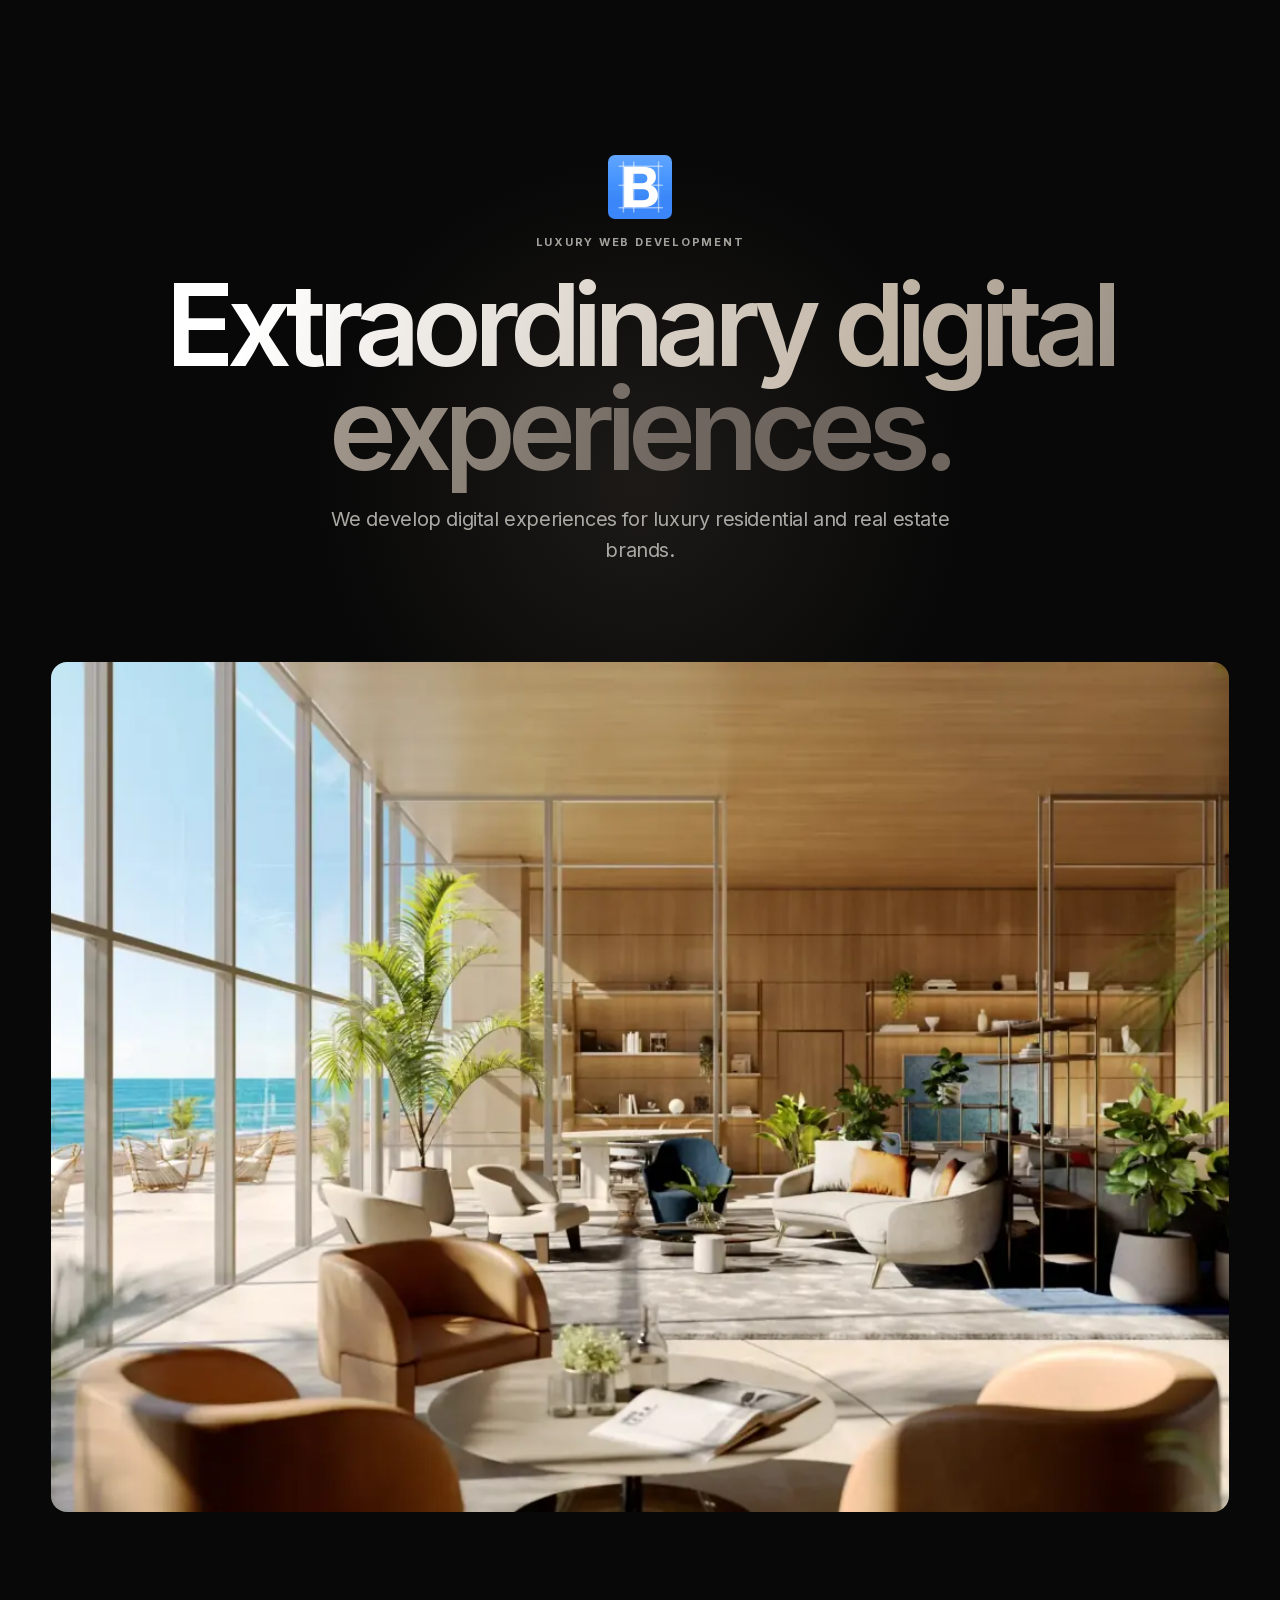
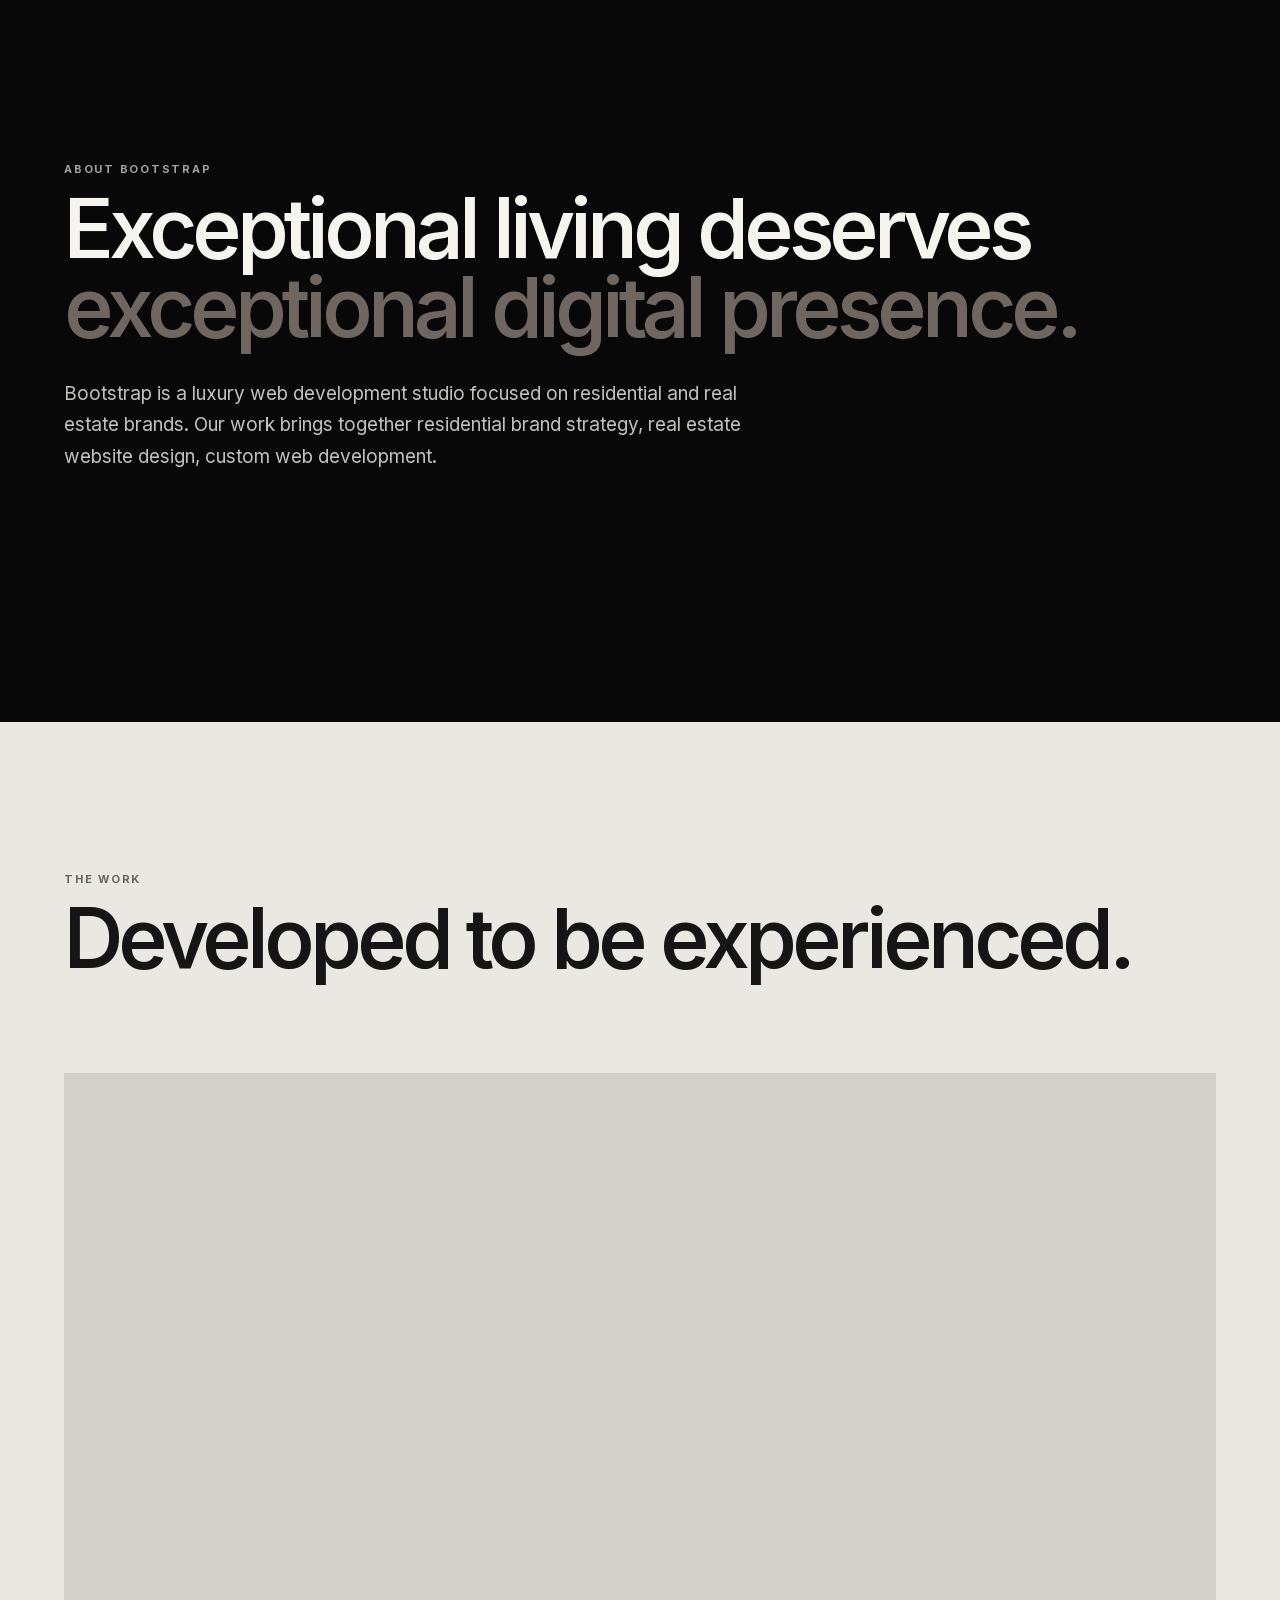
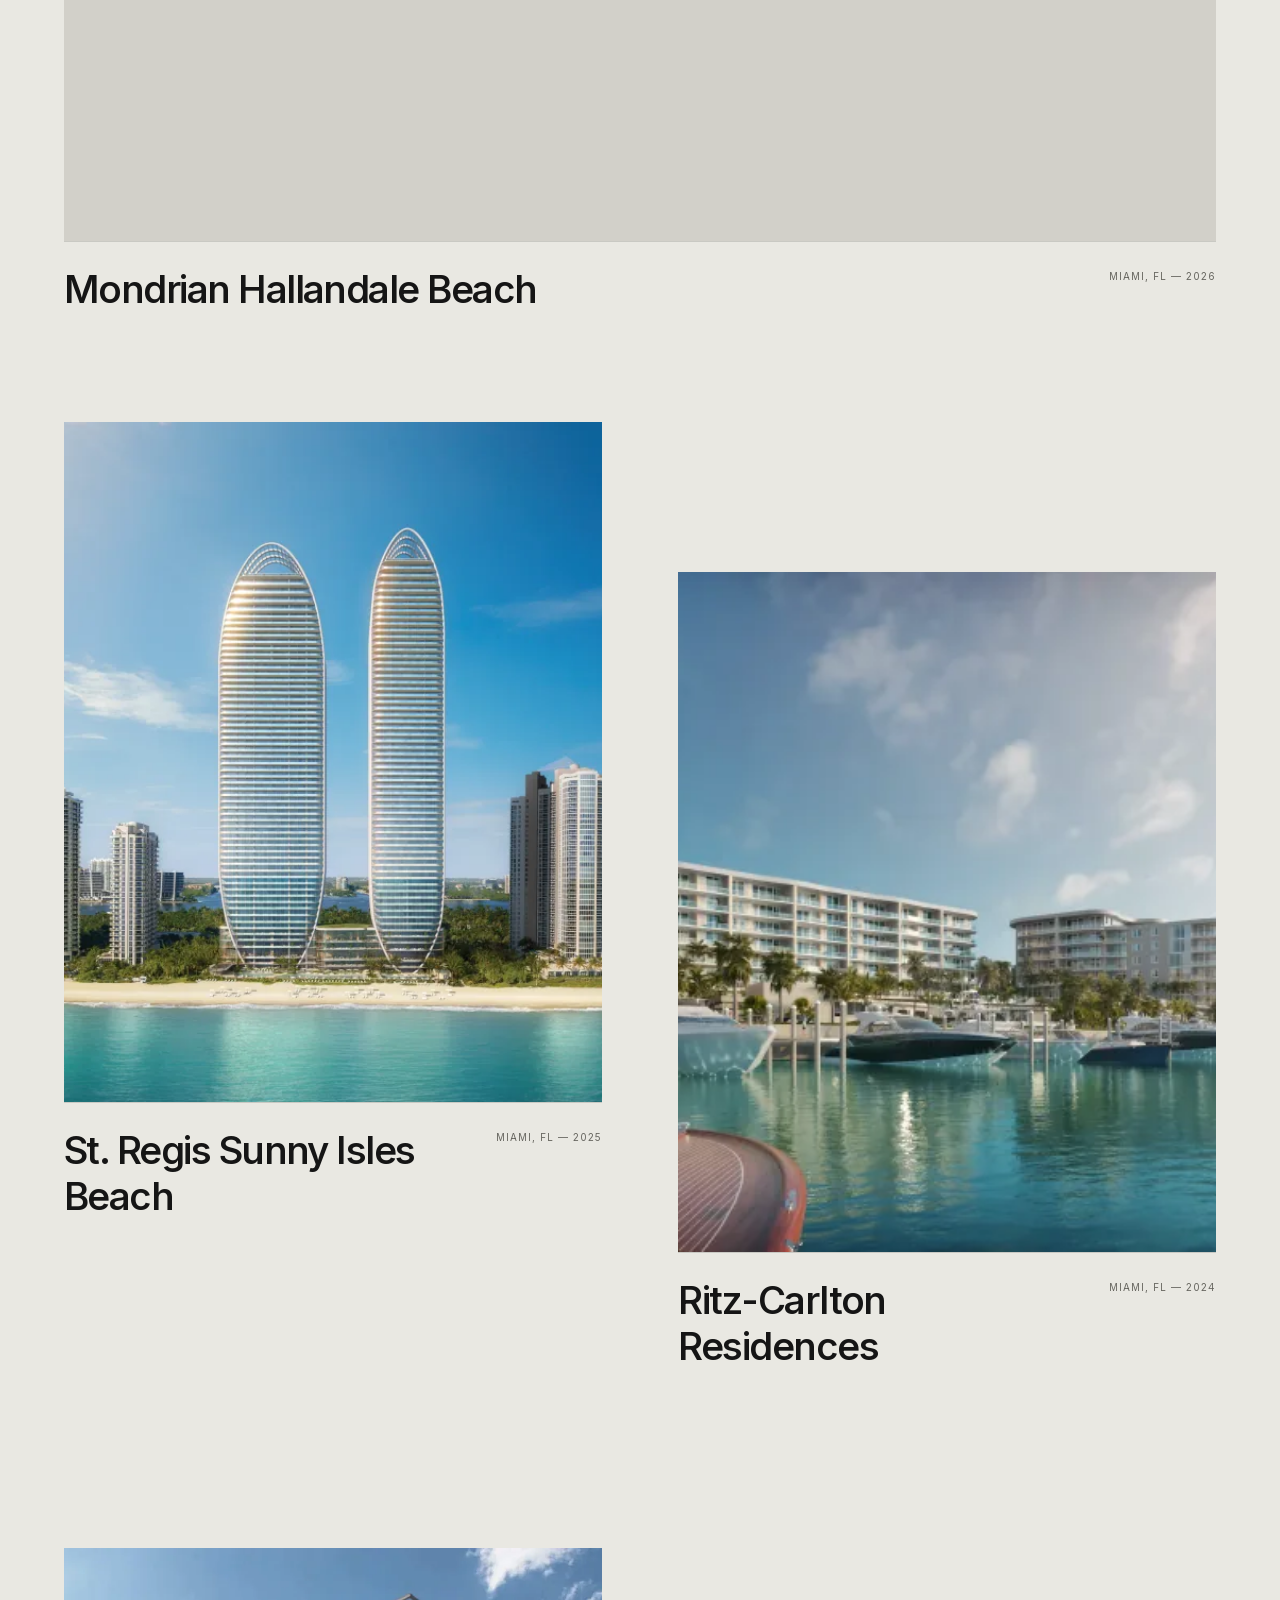
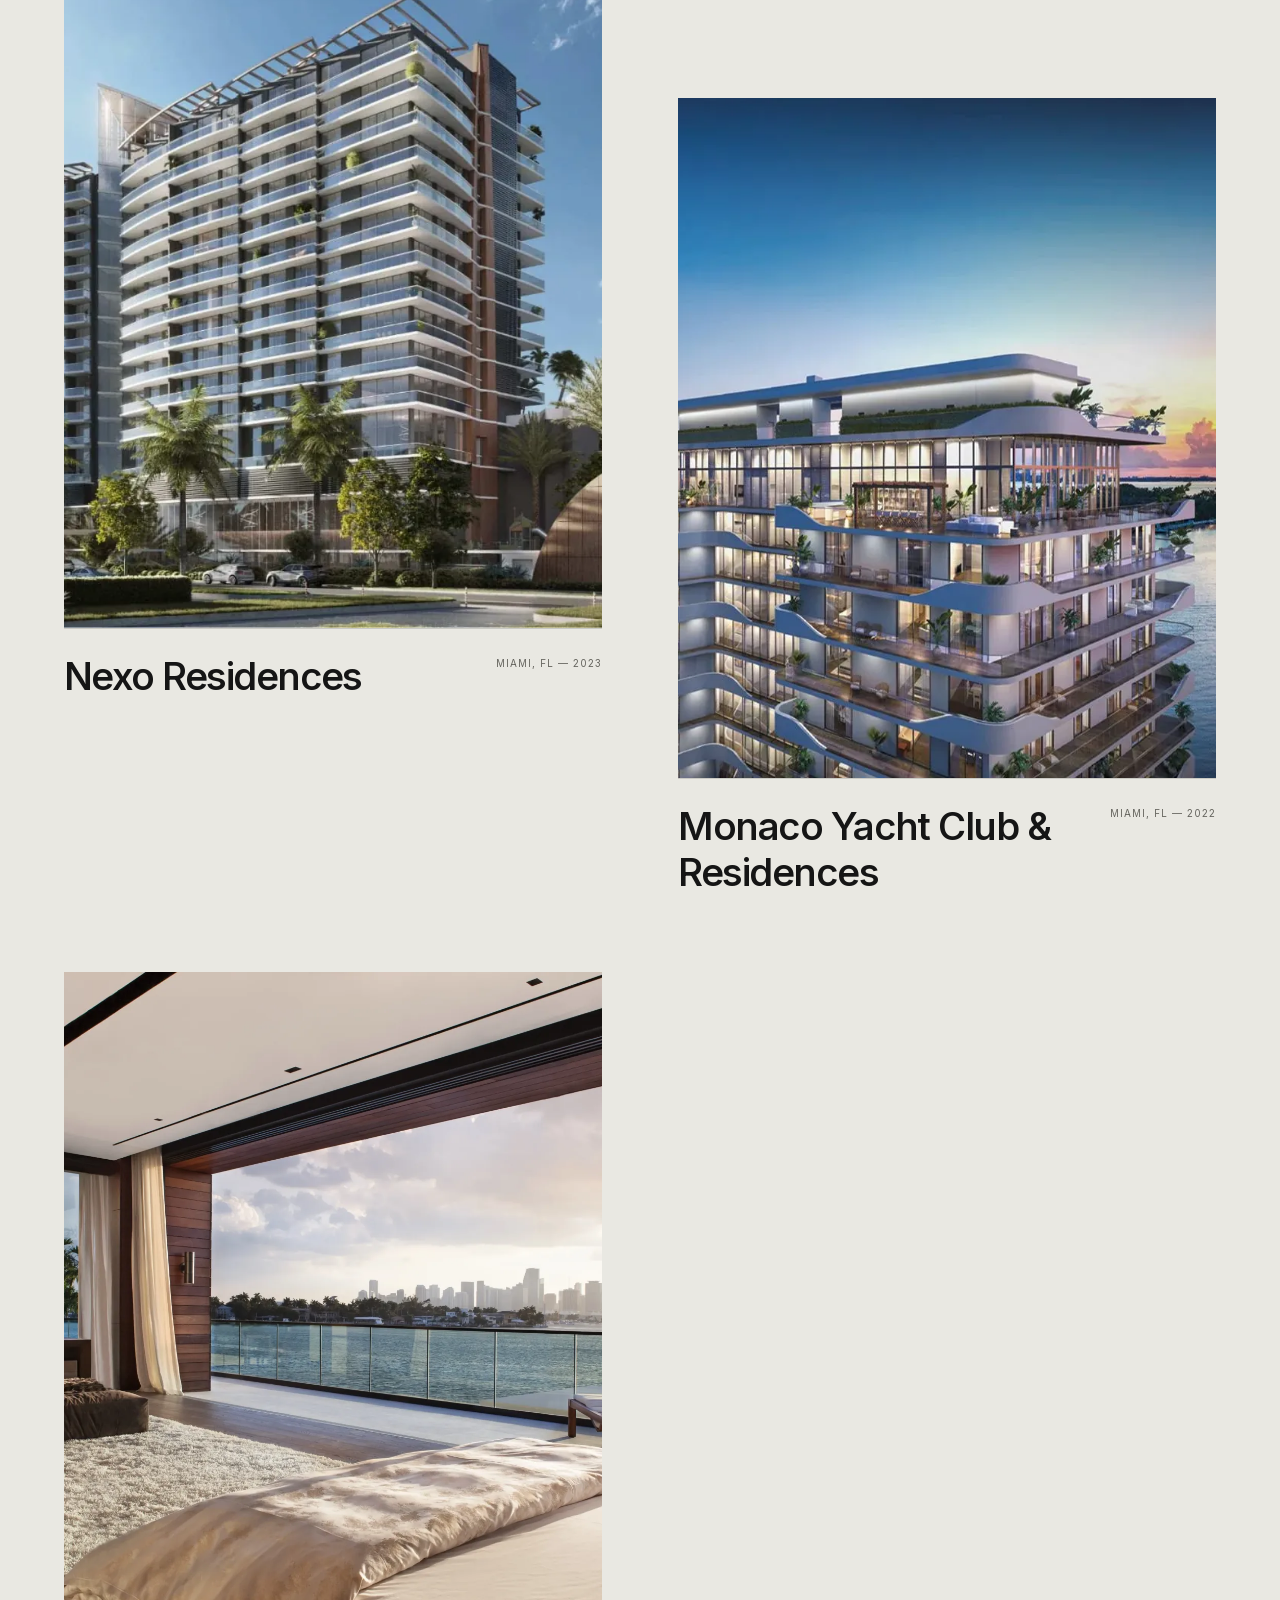
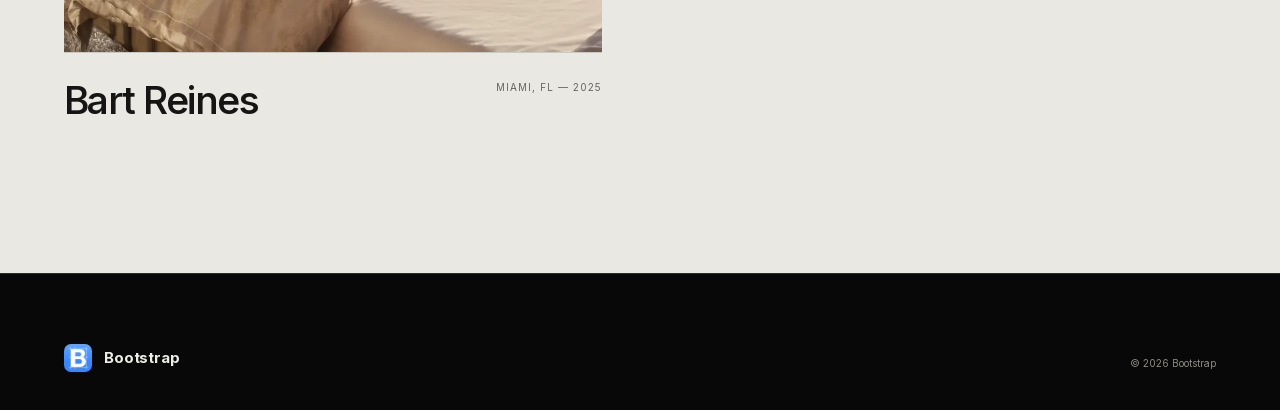
==== commit 2667aadb: "Deploy website from 56de8811ef963d64025fbff6b60675603ae37649" ====
--- a/index.html
+++ b/index.html
@@ -76,4 +76,4 @@
 
 .__variable_inter_1wea0hv { --font-inter: 'Inter', 'Inter Fallback'; }
 </style>
-</head><body class="__variable_inter_1wea0hv"><noscript><iframe src="https://www.googletagmanager.com/ns.html?id=GTM-TR2KGK97" height="0" width="0" style="display:none;visibility:hidden" title="Google Tag Manager"></iframe></noscript><a class="skip-link" href="#main-content">Skip to main content</a><script type="application/ld+json">{"@context":"https://schema.org","@graph":[{"@type":"Organization","@id":"https://bootstrap.io/#organization","name":"Bootstrap","url":"https://bootstrap.io","description":"Bootstrap is a luxury web development studio creating custom websites and digital experiences for residential and real estate brands.","logo":{"@type":"ImageObject","url":"https://bootstrap.io/images/bootstrap-mark.webp","width":1024,"height":1024},"knowsAbout":["Luxury web development","residential brand strategy","real estate website design","custom web development"]},{"@type":"WebSite","@id":"https://bootstrap.io/#website","name":"Bootstrap","url":"https://bootstrap.io","description":"Bootstrap is a luxury web development studio creating custom websites and digital experiences for residential and real estate brands.","publisher":{"@id":"https://bootstrap.io/#organization"},"inLanguage":"en-US"},{"@type":"WebPage","@id":"https://bootstrap.io/#webpage","url":"https://bootstrap.io","name":"Luxury Web Development for Residential Brands | Bootstrap","description":"Bootstrap is a luxury web development studio creating custom websites and digital experiences for residential and real estate brands.","isPartOf":{"@id":"https://bootstrap.io/#website"},"about":{"@id":"https://bootstrap.io/#organization"},"mainEntity":{"@id":"https://bootstrap.io/#residential-web-development"},"primaryImageOfPage":{"@type":"ImageObject","url":"https://bootstrap.io/images/hero-beachfront.webp","width":1920,"height":1080},"inLanguage":"en-US"},{"@type":"Service","@id":"https://bootstrap.io/#residential-web-development","name":"Web development for residential and real estate brands","serviceType":"Luxury web development and real estate website design","description":"Custom website design and web development for luxury residential and real estate brands.","provider":{"@id":"https://bootstrap.io/#organization"},"url":"https://bootstrap.io"},{"@type":"ItemList","@id":"https://bootstrap.io/#selected-work","name":"Selected work","itemListElement":[{"@type":"ListItem","position":1,"item":{"@type":"CreativeWork","name":"Mondrian Hallandale Beach","image":"https://bootstrap.io/images/mondrian-hb-cover.webp","url":"https://mondrianhb.com"}},{"@type":"ListItem","position":2,"item":{"@type":"CreativeWork","name":"St. Regis Sunny Isles Beach","image":"https://bootstrap.io/images/st-regis-sunny-isles.webp"}},{"@type":"ListItem","position":3,"item":{"@type":"CreativeWork","name":"Ritz-Carlton Residences","image":"https://bootstrap.io/images/ritz-carlton-marina.webp"}},{"@type":"ListItem","position":4,"item":{"@type":"CreativeWork","name":"Nexo Residences","image":"https://bootstrap.io/images/nexo-residences.webp"}},{"@type":"ListItem","position":5,"item":{"@type":"CreativeWork","name":"Monaco Yacht Club & Residences","image":"https://bootstrap.io/images/monaco-yacht-club.webp"}},{"@type":"ListItem","position":6,"item":{"@type":"CreativeWork","name":"Bart Reines","image":"https://bootstrap.io/images/bart-reines.webp"}}]}]}</script><main id="main-content" tabindex="-1"><header class="hero" id="top" aria-labelledby="home-heading"><img class="hero-brand-mark" width="1024" height="1024" alt="Bootstrap" decoding="async" src="/images/bootstrap-mark.webp"/><p class="hero-kicker reveal">Luxury Web Development</p><h1 class="reveal delay-1" id="home-heading"><span>Extraordinary digital<br/>experiences.</span></h1><p class="hero-copy reveal delay-2">We develop digital experiences for luxury residential and real estate brands.</p><div class="hero-visual reveal delay-3"><img class="hero-fallback" srcSet="/images/hero-beachfront-640.webp 640w, /images/hero-beachfront-960.webp 960w, /images/hero-beachfront-1360.webp 1360w, /images/hero-beachfront.webp 1920w" sizes="(max-width: 760px) 100vw, (max-width: 1586px) 92vw, 1460px" width="1920" height="1080" loading="eager" fetchPriority="high" alt="Beachfront living room overlooking the ocean" decoding="async" src="/images/hero-beachfront.webp"/><video class="autoplay-video" muted="" loop="" playsInline="" preload="none" aria-hidden="true"></video></div></header><section class="manifesto section-shell" id="studio" aria-labelledby="studio-heading"><p class="eyebrow">About Bootstrap</p><h2 id="studio-heading">Exceptional living deserves<span> exceptional digital presence.</span></h2><p class="manifesto-copy">Bootstrap is a luxury web development studio focused on residential and real estate brands. Our work brings together <!-- -->residential brand strategy, real estate website design, custom web development<!-- -->.</p></section><section class="work section-shell" id="work" aria-labelledby="work-heading"><div class="section-heading"><p class="eyebrow">The Work</p><h2 id="work-heading">Developed to be experienced.</h2></div><article class="project project-wide" aria-labelledby="mondrian-hallandale-beach-heading"><figure class="project-image"><img srcSet="/images/mondrian-hb-cover-640.webp 640w, /images/mondrian-hb-cover-960.webp 960w, /images/mondrian-hb-cover-1360.webp 1360w, /images/mondrian-hb-cover.webp 1920w" sizes="(max-width: 760px) calc(100vw - 2.5rem), (max-width: 1667px) 90vw, 1500px" class="gallery-fallback" width="1920" height="1080" loading="lazy" alt="Mondrian Hallandale Beach overlooking Miami at sunset" decoding="async" src="/images/mondrian-hb-cover.webp"/><video class="autoplay-video" muted="" loop="" playsInline="" preload="none" aria-hidden="true"></video></figure><div class="project-meta"><h3 id="mondrian-hallandale-beach-heading"><a href="https://mondrianhb.com" target="_blank" rel="noopener noreferrer">Mondrian Hallandale Beach</a></h3><p>Miami, FL<!-- --> — <time dateTime="2026">2026</time></p></div></article><div class="project-grid"><article class="project" aria-labelledby="st-regis-sunny-isles-beach-heading"><figure class="project-image"><img srcSet="/images/st-regis-sunny-isles-640.webp 640w, /images/st-regis-sunny-isles-960.webp 960w, /images/st-regis-sunny-isles-1360.webp 1360w, /images/st-regis-sunny-isles.webp 1600w" sizes="(max-width: 760px) calc(100vw - 2.5rem), (max-width: 1667px) 42vw, 700px" width="1600" height="1600" loading="lazy" alt="St. Regis Residences Sunny Isles Beach" decoding="async" src="/images/st-regis-sunny-isles.webp"/></figure><div class="project-meta compact"><h3 id="st-regis-sunny-isles-beach-heading">St. Regis Sunny Isles Beach</h3><p>Miami, FL<!-- --> — <time dateTime="2025">2025</time></p></div></article><article class="project project-offset" aria-labelledby="ritz-carlton-residences-heading"><figure class="project-image"><img srcSet="/images/ritz-carlton-marina-640.webp 640w, /images/ritz-carlton-marina-960.webp 960w, /images/ritz-carlton-marina-1360.webp 1360w, /images/ritz-carlton-marina-1800.webp 1800w" sizes="(max-width: 760px) calc(100vw - 2.5rem), (max-width: 1667px) 42vw, 700px" width="1800" height="1192" loading="lazy" alt="Ritz-Carlton Residences marina view" decoding="async" src="/images/ritz-carlton-marina.webp"/></figure><div class="project-meta compact"><h3 id="ritz-carlton-residences-heading">Ritz-Carlton Residences</h3><p>Miami, FL<!-- --> — <time dateTime="2024">2024</time></p></div></article></div><div class="project-grid project-grid-more"><article class="project" aria-labelledby="nexo-residences-heading"><figure class="project-image"><img sizes="(max-width: 760px) calc(100vw - 2.5rem), (max-width: 1667px) 42vw, 700px" width="1600" height="833" loading="lazy" alt="Nexo Residences high-rise building with balconies" decoding="async" src="/images/nexo-residences.webp"/></figure><div class="project-meta compact"><h3 id="nexo-residences-heading">Nexo Residences</h3><p>Miami, FL<!-- --> — <time dateTime="2023">2023</time></p></div></article><article class="project project-offset" aria-labelledby="monaco-yacht-club-residences-heading"><figure class="project-image"><img sizes="(max-width: 760px) calc(100vw - 2.5rem), (max-width: 1667px) 42vw, 700px" width="1280" height="896" loading="lazy" alt="Monaco Yacht Club &amp; Residences" decoding="async" src="/images/monaco-yacht-club.webp"/></figure><div class="project-meta compact"><h3 id="monaco-yacht-club-residences-heading">Monaco Yacht Club &amp; Residences</h3><p>Miami, FL<!-- --> — <time dateTime="2022">2022</time></p></div></article><article class="project" aria-labelledby="bart-reines-heading"><figure class="project-image"><img sizes="(max-width: 760px) calc(100vw - 2.5rem), (max-width: 1667px) 42vw, 700px" width="2000" height="1333" loading="lazy" alt="Bart Reines waterfront estate interior" decoding="async" src="/images/bart-reines.webp"/></figure><div class="project-meta compact"><h3 id="bart-reines-heading">Bart Reines</h3><p>Miami, FL<!-- --> — <time dateTime="2025">2025</time></p></div></article></div></section></main><footer class="site-footer"><div class="footer-brand"><img class="footer-mark" width="1024" height="1024" loading="lazy" alt="" decoding="async" src="/images/bootstrap-mark.webp"/><strong>Bootstrap</strong></div><p><span>© </span><time dateTime="2026">2026</time> Bootstrap</p></footer><script type="module" src="/_next/static/chunks/BwPM07bv.js" crossorigin="" id="_R_" async=""></script><script>((self[Symbol.for("vinext.navigationRuntime")]??={bootstrap:{routeManifest:null},functions:{}}).bootstrap.rsc??={rsc:[]}).rsc.push("0:{\"__vinext_streaming_metadata_outlet:route:/\":\"$L1\",\"page:/\":\"$L2\",\"layout:/\":\"$L3\",\"route:/\":\"$L4\",\"__route\":\"route:/\",\"__interceptionContext\":null,\"__layoutIds\":[\"layout:/\"],\"__rootLayout\":\"/\",\"__bfcacheSegmentIdentities\":{\"layout:/\":\"[\\\"layout\\\",\\\"layout:/\\\",\\\"root-boundary:/\\\",\\\"\\\"]\",\"page:/\":\"[\\\"page\\\",\\\"page:/\\\",\\\"root-boundary:/\\\",\\\"\\\"]\"},\"__srcPage\":[\"page\"],\"__artifactCompatibility\":{\"schemaVersion\":1,\"graphVersion\":\"app-route-graph:1177fd80f83fa7b0\",\"deploymentVersion\":\"0315e4ae-c6f7-48ee-b51f-d9d1b4bb6f65\",\"appElementsSchemaVersion\":1,\"rscPayloadSchemaVersion\":1,\"rootBoundaryId\":\"/\",\"renderEpoch\":null}}\n5:\"RedirectBoundary\"\n6:I[\"593f344dc510\",[],\"$5\",1]\n7:\"m/_next/static/chunks/ejSfnyLm.js\"\n8:I[\"60f387d9e0f4\",[\"$7\",\"\"],\"default\",1]\na:I[\"8c0f216c4604\",[],\"Children\",1]\nc:\"GlobalErrorBoundary\"\nd:I[\"593f344dc510\",[],\"$c\",1]\ne:I[\"0b874ad30386\",[],\"default\",1]\nf:I[\"593f344dc510\",[],\"ErrorBoundary\",1]\n10:\"m/_next/static/chunks/C0TKQXbs.js\"\n11:\"LayoutSegmentProvider\"\n12:I[\"15c18cfaeeff\",[\"$10\",\"\"],\"$11\",1]\n13:I[\"8c0f216c4604\",[],\"Slot\",1]\n14:\"BfcacheChildrenBoundary\"\n15:I[\"8c0f216c4604\",[],\"$14\",1]\n16:\"UnauthorizedBoundary\"\n17:I[\"593f344dc510\",[],\"$16\",1]\n18:\"ForbiddenBoundary\"\n19:I[\"593f344dc510\",[],\"$18\",1]\n1a:\"NotFoundBoundary\"\n1b:I[\"593f344dc510\",[],\"$1a\",1]\n1c:\"AppRouterScrollTarget\"\n1d:I[\"9276801271d6\",[],\"$1c\",1]\n:HL[\"/_next/static/css/CS7tl5Sb.css\",\"style\",{\"crossOrigin\":\"anonymous\"}]\n9:[\"$\",\"iframe\",null,{\"src\":\"https://www.googletagmanager.com/ns.html?id=GTM-TR2KGK97\",\"height\":\"0\",\"width\":\"0\",\"style\":{\"display\":\"none\",\"visibility\":\"hidden\"},\"title\":\"Google Tag Manager\"}]\n3:[\"$\",\"$L6\",null,{\"resetKey\":\"\",\"children\":[[[\"$\",\"link\",\"css:/_next/static/css/CS7tl5Sb.css\",{\"rel\":\"stylesheet\",\"crossOrigin\":\"anonymous\",\"precedence\":\"vite-rsc/importer-resources\",\"href\":\"/_next/static/css/CS7tl5Sb.css\",\"data-rsc-css-href\":\"/_next/static/css/CS7tl5Sb.css\"}],\"$undefined\"],[\"$\",\"html\",null,{\"lang\":\"en\",\"children\":[\"$\",\"body\",null,{\"className\":\"__variable_inter_1wea0hv\",\"children\":[[[\"$\",\"$L8\",null,{\"id\":\"google-tag-manager\",\"strategy\":\"lazyOnload\",\"dangerouslySetInnerHTML\":{\"__html\":\"(function(w,d,s,l,i){w[l]=w[l]||[];w[l].push({'gtm.start':new Date().getTime(),event:'gtm.js'});var f=d.getElementsByTagName(s)[0],j=d.createElement(s),dl=l!='dataLayer'?'&l='+l:'';j.async=true;j.src='https://www.googletagmanager.com/gtm.js?id='+i+dl;f.parentNode.insertBefore(j,f);})(window,document,'script','dataLayer','GTM-TR2KGK97');\"}}],[\"$\",\"noscript\",null,{\"children\":\"$9\"}]],null,[\"$\",\"$La\",null,{}]]}]}]]}]\n4:[[[\"$\",\"meta\",null,{\"charSet\":\"utf-8\"}],\"$Lb\"],[\"$\",\"$Ld\",null,{\"fallback\":\"$e\",\"wrapsGlobalErrorBoundary\":true,\"children\":[\"$\",\"$Lf\",null,{\"fallback\":\"$e\",\"isGlobalErrorBoundary\":true,\"children\":[\"$\",\"$L12\",null,{\"providerId\":\"layout:/\",\"segmentMap\":{\"children\":[]},\"children\":[\"$\",\"$L13\",null,{\"id\":\"layout:/\",\"parallelSlots\":\"$undefined\",\"children\":[\"$\",\"$L15\",null,{\"id\":\"page:/\",\"children\":[\"$\",\"$L17\",null,{\"resetKey\":\"\",\"fallback\":[[\"$\",\"title\",null,{\"children\":\"401: You're not authorized to access this page.\"}],[\"$\",\"div\",null,{\"style\":{\"fontFamily\":\"system-ui,\\\"Segoe UI\\\",Roboto,Helvetica,Arial,sans-serif,\\\"Apple Color Emoji\\\",\\\"Segoe UI Emoji\\\"\",\"height\":\"100vh\",\"textAlign\":\"center\",\"display\":\"flex\",\"flexDirection\":\"column\",\"alignItems\":\"center\",\"justifyContent\":\"center\"},\"children\":[\"$\",\"div\",null,{\"children\":[[\"$\",\"style\",null,{\"dangerouslySetInnerHTML\":{\"__html\":\"body{color:#000;background:#fff;margin:0}.next-error-h1{border-right:1px solid rgba(0,0,0,.3)}@media (prefers-color-scheme:dark){body{color:#fff;background:#000}.next-error-h1{border-right:1px solid rgba(255,255,255,.3)}}\"}}],[\"$\",\"h1\",null,{\"className\":\"next-error-h1\",\"style\":{\"display\":\"inline-block\",\"margin\":\"0 20px 0 0\",\"padding\":\"0 23px 0 0\",\"fontSize\":24,\"fontWeight\":500,\"verticalAlign\":\"top\",\"lineHeight\":\"49px\"},\"children\":401}],[\"$\",\"div\",null,{\"style\":{\"display\":\"inline-block\"},\"children\":[\"$\",\"h2\",null,{\"style\":{\"fontSize\":14,\"fontWeight\":400,\"lineHeight\":\"49px\",\"margin\":0},\"children\":\"You're not authorized to access this page.\"}]}]]}]}]],\"children\":[\"$\",\"$L19\",null,{\"resetKey\":\"\",\"fallback\":[[\"$\",\"title\",null,{\"children\":\"403: This page could not be accessed.\"}],[\"$\",\"div\",null,{\"style\":\"$4:1:props:children:props:children:props:children:props:children:props:children:props:fallback:1:props:style\",\"children\":[\"$\",\"div\",null,{\"children\":[[\"$\",\"style\",null,{\"dangerouslySetInnerHTML\":{\"__html\":\"body{color:#000;background:#fff;margin:0}.next-error-h1{border-right:1px solid rgba(0,0,0,.3)}@media (prefers-color-scheme:dark){body{color:#fff;background:#000}.next-error-h1{border-right:1px solid rgba(255,255,255,.3)}}\"}}],[\"$\",\"h1\",null,{\"className\":\"next-error-h1\",\"style\":\"$4:1:props:children:props:children:props:children:props:children:props:children:props:fallback:1:props:children:props:children:1:props:style\",\"children\":403}],[\"$\",\"div\",null,{\"style\":\"$4:1:props:children:props:children:props:children:props:children:props:children:props:fallback:1:props:children:props:children:2:props:style\",\"children\":[\"$\",\"h2\",null,{\"style\":\"$4:1:props:children:props:children:props:children:props:children:props:children:props:fallback:1:props:children:props:children:2:props:children:props:style\",\"children\":\"This page could not be accessed.\"}]}]]}]}]],\"children\":[\"$\",\"$L1b\",null,{\"resetKey\":\"\",\"fallback\":[[\"$\",\"title\",null,{\"children\":\"404: This page could not be found.\"}],[\"$\",\"div\",null,{\"style\":\"$4:1:props:children:props:children:props:children:props:children:props:children:props:fallback:1:props:style\",\"children\":[\"$\",\"div\",null,{\"children\":[[\"$\",\"style\",null,{\"dangerouslySetInnerHTML\":{\"__html\":\"body{color:#000;background:#fff;margin:0}.next-error-h1{border-right:1px solid rgba(0,0,0,.3)}@media (prefers-color-scheme:dark){body{color:#fff;background:#000}.next-error-h1{border-right:1px solid rgba(255,255,255,.3)}}\"}}],[\"$\",\"h1\",null,{\"className\":\"next-error-h1\",\"style\":\"$4:1:props:children:props:children:props:children:props:children:props:children:props:fallback:1:props:children:props:children:1:props:style\",\"children\":404}],[\"$\",\"div\",null,{\"style\":\"$4:1:props:children:props:children:props:children:props:children:props:children:props:fallback:1:props:children:props:children:2:props:style\",\"children\":[\"$\",\"h2\",null,{\"style\":\"$4:1:props:children:props:children:props:children:props:children:props:children:props:fallback:1:props:children:props:children:2:props:children:props:style\",\"children\":\"This page could not be found.\"}]}]]}]}]],\"caughtId\":\"page\",\"children\":[\"$\",\"$L1d\",null,{\"children\":[\"$\",\"$L6\",null,{\"resetKey\":\"\",\"children\":[[\"$\",\"$L12\",null,{\"providerId\":\"page:/\",\"segmentMap\":{\"children\":[\"__PAGE__\"]},\"children\":[\"$\",\"$L13\",null,{\"id\":\"page:/\"}]}],[\"$\",\"$L13\",null,{\"id\":\"__vinext_streaming_metadata_outlet:route:/\"}]]}]}]}]}]}]}]}]}]}]}],null]\n1e:Tbbb,{\"@context\":\"https://schema.org\",\"@graph\":[{\"@type\":\"Organization\",\"@id\":\"https://bootstrap.io/#organization\",\"name\":\"Bootstrap\",\"url\":\"https://bootstrap.io\",\"description\":\"Bootstrap is a luxury web development studio creating custom websites and digital experiences for residential and real estate brands.\",\"logo\":{\"@type\":\"ImageObject\",\"url\":\"https://bootstrap.io/images/bootstrap-mark.webp\",\"width\":1024,\"height\":1024},\"knowsAbout\":[\"Luxury web development\",\"residential brand strategy\",\"real estate website design\",\"custom web development\"]},{\"@type\":\"WebSite\",\"@id\":\"https://bootstrap.io/#website\",\"name\":\"Bootstrap\",\"url\":\"https://bootstrap.io\",\"description\":\"Bootstrap is a luxury web development studio creating custom websites and digital experiences for residential and real estate brands.\",\"publisher\":{\"@id\":\"https://bootstrap.io/#organization\"},\"inLanguage\":\"en-US\"},{\"@type\":\"WebPage\",\"@id\":\"https://bootstrap.io/#webpage\",\"url\":\"https://bootstrap.io\",\"name\":\"Luxury Web Development for Residential Brands | Bootstrap\",\"description\":\"Bootstrap is a luxury web development studio creating custom websites and digital experiences for residential and real estate brands.\",\"isPartOf\":{\"@id\":\"https://bootstrap.io/#website\"},\"about\":{\"@id\":\"https://bootstrap.io/#organization\"},\"mainEntity\":{\"@id\":\"https://bootstrap.io/#residential-web-development\"},\"primaryImageOfPage\":{\"@type\":\"ImageObject\",\"url\":\"https://bootstrap.io/images/hero-beachfront.webp\",\"width\":1920,\"height\":1080},\"inLanguage\":\"en-US\"},{\"@type\":\"Service\",\"@id\":\"https://bootstrap.io/#residential-web-development\",\"name\":\"Web development for residential and real estate brands\",\"serviceType\":\"Luxury web development and real estate website design\",\"description\":\"Custom website design and web development for luxury residential and real estate brands.\",\"provider\":{\"@id\":\"https://bootstrap.io/#organization\"},\"url\":\"https://bootstrap.io\"},{\"@type\":\"ItemList\",\"@id\":\"https://bootstrap.io/#selected-work\",\"name\":\"Selected work\",\"itemListElement\":[{\"@type\":\"ListItem\",\"position\":1,\"item\":{\"@type\":\"CreativeWork\",\"name\":\"Mondrian Hallandale Beach\",\"image\":\"https://bootstrap.io/images/mondrian-hb-cover.webp\",\"url\":\"https://mondrianhb.com\"}},{\"@type\":\"ListItem\",\"position\":2,\"item\":{\"@type\":\"CreativeWork\",\"name\":\"St. Regis Sunny Isles Beach\",\"image\":\"https://bootstrap.io/images/st-regis-sunny-isles.webp\"}},{\"@type\":\"ListItem\",\"position\":3,\"item\":{\"@type\":\"CreativeWork\",\"name\":\"Ritz-Carlton Residences\",\"image\":\"https://bootstrap.io/images/ritz-carlton-marina.webp\"}},{\"@type\":\"ListItem\",\"position\":4,\"item\":{\"@type\":\"CreativeWork\",\"name\":\"Nexo Residences\",\"image\":\"https://bootstrap.io/images/nexo-residences.webp\"}},{\"@type\":\"ListItem\",\"position\":5,\"item\":{\"@type\":\"CreativeWork\",\"name\":\"Monaco Yacht Club & Residences\",\"image\":\"https://bootstrap.io/images/monaco-yacht-club.webp\"}},{\"@type\":\"ListItem\",\"position\":6,\"item\":{\"@type\":\"CreativeWork\",\"name\":\"Bart Reines\",\"image\":\"https://bootstrap.io/images/bart-reines.webp\"}}]}]}2:[[\"$\",\"a\",null,{\"className\":\"skip-link\",\"href\":\"#main-content\",\"children\":\"Skip to main content\"}],[\"$\",\"script\",null,{\"type\":\"application/ld+json\",\"dangerouslySetInnerHTML\":{\"__html\":\"$1e\"}}],[\"$\",\"main\",null,{\"id\":\"main-content\",\"tabIndex\":-1,\"children\":[[\"$\",\"header\",null,{\"className\":\"hero\",\"id\":\"top\",\"aria-labelledby\":\"home-heading\",\"children\":[\"$L1f\",\"$L20\",\"$L21\",\"$L22\",\"$L23\"]}],\"$L24\",\"$L25\"]}],\"$L26\"]\n27:I[\"0bc7ab952501\",[\"$7\",\"\"],\"AutoplayVideo\",1]\n:HL[\"/images/bootstrap-mark.webp\",\"image\"]\n:HL[\"/images/hero-beachfront.webp\",\"image\",{\"imageSrcSet\":\"/images/hero-beachfront-640.webp 640w, /images/hero-beachfront-960.webp 960w, /images/hero-beachfront-1360.webp 1360w, /images/hero-beachfront.webp 1920w\",\"imageSizes\":\"(max-width: 760px) 100vw, (max-width: 1586px) 92vw, 1460px\",\"fetchPriority\":\"high\"}]\n1f:[\"$\",\"img\",null,{\"className\":\"hero-brand-mark\",\"width\":1024,\"height\":1024,\"alt\":\"Bootstrap\",\"decoding\":\"async\",\"src\":\"/images/bootstrap-mark.webp\"}]\n20:[\"$\",\"p\",null,{\"className\":\"hero-kicker reveal\",\"children\":\"Luxury Web Development\"}]\n21:[\"$\",\"h1\",null,{\"className\":\"reveal delay-1\",\"id\":\"home-heading\",\"children\":[\"$\",\"span\",null,{\"children\":[\"Extraordinary digital\",[\"$\",\"br\",null,{}],\"experiences.\"]}]}]\n22:[\"$\",\"p\",null,{\"className\":\"hero-copy reveal delay-2\",\"children\":\"We develop digital experiences for luxury residential and real estate brands.\"}]\n23:[\"$\",\"div\",null,{\"className\":\"hero-visual reveal delay-3\",\"children\":[[\"$\",\"img\",null,{\"className\":\"hero-fallback\",\"srcSet\":\"/images/hero-beachfront-640.webp 640w, /images/hero-beachfront-960.webp 960w, /images/hero-beachfront-1360.webp 1360w, /images/hero-beachfront.webp 1920w\",\"sizes\":\"(max-width: 760px) 100vw, (max-width: 1586px) 92vw, 1460px\",\"width\":1920,\"height\":1080,\"loading\":\"eager\",\"fetchPriority\":\"high\",\"alt\":\"Beachfront living room overlooking the ocean\",\"decoding\":\"async\",\"src\":\"/images/hero-beachfront.webp\"}],[\"$\",\"$L27\",null,{\"src\":\"/images/hero-beachfront.mp4\"}]]}]\n24:[\"$\",\"section\",null,{\"className\":\"manifesto section-shell\",\"id\":\"studio\",\"aria-labelledby\":\"studio-heading\",\"children\":[[\"$\",\"p\",null,{\"className\":\"eyebrow\",\"children\":\"About Bootstrap\"}],[\"$\",\"h2\",null,{\"id\":\"studio-heading\",\"children\":[\"Exceptional living deserves\",[\"$\",\"span\",null,{\"children\":\" exceptional digital presence.\"}]]}],[\"$\",\"p\",null,{\"className\":\"manifesto-copy\",\"children\":[\"Bootstrap is a luxury web development studio focused on residential and real estate brands. Our work brings together \",\"residential brand strategy, real estate website design, custom web development\",\".\"]}]]}]\n25:[\"$\",\"section\",null,{\"className\":\"work section-shell\",\"id\":\"work\",\"aria-labelledby\":\"work-heading\",\"children\":[[\"$\",\"div\",null,{\"className\":\"section-heading\",\"children\":[[\"$\",\"p\",null,{\"className\":\"eyebrow\",\"children\":\"The Work\"}],[\"$\",\"h2\",null,{\"id\":\"work-heading\",\"children\":\"Developed to be experienced.\"}]]}],[\"$\",\"article\",null,{\"className\":\"project project-wide\",\"aria-labelledby\":\"mondrian-hallandale-beach-heading\",\"children\":[[\"$\",\"figure\",null,{\"className\":\"project-image\",\"children\":[[\"$\",\"img\",null,{\"srcSet\":\"/images/mondrian-hb-cover-640.webp 640w, /images/mondrian-hb-cover-960.webp 960w, /images/mondrian-hb-cover-1360.webp 1360w, /images/mondrian-hb-cover.webp 1920w\",\"sizes\":\"(max-width: 760px) calc(100vw - 2.5rem), (max-width: 1667px) 90vw, 1500px\",\"className\":\"gallery-fallback\",\"width\":1920,\"height\":1080,\"loading\":\"lazy\",\"alt\":\"Mondrian Hallandale Beach overlooking Miami at sunset\",\"decoding\":\"async\",\"src\":\"/images/mondrian-hb-cover.webp\"}],[\"$\",\"$L27\",null,{\"src\":\"/images/mondrian-hb.mp4\"}]]}],[\"$\",\"div\",null,{\"className\":\"project-meta\",\"children\":[[\"$\",\"h3\",null,{\"id\":\"mondrian-hallandale-beach-heading\",\"children\":[\"$\",\"a\",null,{\"href\":\"https://mondrianhb.com\",\"target\":\"_blank\",\"rel\":\"noopener noreferrer\",\"children\":\"Mondrian Hallandale Beach\"}]}],[\"$\",\"p\",null,{\"children\":[\"Miami, FL\",\" — \",[\"$\",\"time\",null,{\"dateTime\":\"2026\",\"children\":2026}]]}]]}]]}],[\"$\",\"div\",null,{\"className\":\"project-grid\",\"children\":[[\"$\",\"article\",\"st-regis-sunny-isles-beach\",{\"className\":\"project\",\"aria-labelledby\":\"st-regis-sunny-isles-beach-heading\",\"children\":[[\"$\",\"figure\",null,{\"className\":\"project-image\",\"children\":[[\"$\",\"img\",null,{\"srcSet\":\"/images/st-regis-sunny-isles-640.webp 640w, /images/st-regis-sunny-isles-960.webp 960w, /images/st-regis-sunny-isles-1360.webp 1360w, /images/st-regis-sunny-isles.webp 1600w\",\"sizes\":\"(max-width: 760px) calc(100vw - 2.5rem), (max-width: 1667px) 42vw, 700px\",\"className\":\"$undefined\",\"width\":1600,\"height\":1600,\"loading\":\"lazy\",\"alt\":\"St. Regis Residences Sunny Isles Beach\",\"decoding\":\"async\",\"src\":\"/images/st-regis-sunny-isles.webp\"}],null]}],[\"$\",\"div\",null,{\"className\":\"project-meta compact\",\"children\":[[\"$\",\"h3\",null,{\"id\":\"st-regis-sunny-isles-beach-heading\",\"children\":\"St. Regis Sunny Isles Beach\"}],[\"$\",\"p\",null,{\"children\":[\"Miami, FL\",\" — \",[\"$\",\"time\",null,{\"dateTime\":\"2025\",\"children\":2025}]]}]]}]]}],[\"$\",\"article\",\"ritz-carlton-residences\",{\"className\":\"project project-offset\",\"aria-labelledby\":\"ritz-carlton-residences-heading\",\"children\":[[\"$\",\"figure\",null,{\"className\":\"project-image\",\"children\":[[\"$\",\"img\",null,{\"srcSet\":\"/images/ritz-carlton-marina-640.webp 640w, /images/ritz-carlton-marina-960.webp 960w, /images/ritz-carlton-marina-1360.webp 1360w, /images/ritz-carlton-marina-1800.webp 1800w\",\"sizes\":\"(max-width: 760px) calc(100vw - 2.5rem), (max-width: 1667px) 42vw, 700px\",\"className\":\"$undefined\",\"width\":1800,\"height\":1192,\"loading\":\"lazy\",\"alt\":\"Ritz-Carlton Residences marina view\",\"decoding\":\"async\",\"src\":\"/images/ritz-carlton-marina.webp\"}],null]}],[\"$\",\"div\",null,{\"className\":\"project-meta compact\",\"children\":[[\"$\",\"h3\",null,{\"id\":\"ritz-carlton-residences-heading\",\"children\":\"Ritz-Carlton Residences\"}],[\"$\",\"p\",null,{\"children\":[\"Miami, FL\",\" — \",[\"$\",\"time\",null,{\"dateTime\":\"2024\",\"children\":2024}]]}]]}]]}]]}],[\"$\",\"div\",null,{\"className\":\"project-grid project-grid-more\",\"children\":[[\"$\",\"article\",\"nexo-residences\",{\"className\":\"project\",\"aria-labelledby\":\"nexo-residences-heading\",\"children\":[[\"$\",\"figure\",null,{\"className\":\"project-image\",\"children\":[[\"$\",\"img\",null,{\"srcSet\":\"$undefined\",\"sizes\":\"(max-width: 760px) calc(100vw - 2.5rem), (max-width: 1667px) 42vw, 700px\",\"className\":\"$undefined\",\"width\":1600,\"height\":833,\"loading\":\"lazy\",\"alt\":\"Nexo Residences high-rise building with balconies\",\"decoding\":\"async\",\"src\":\"/images/nexo-residences.webp\"}],null]}],[\"$\",\"div\",null,{\"className\":\"project-meta compact\",\"children\":[[\"$\",\"h3\",null,{\"id\":\"nexo-residences-heading\",\"children\":\"Nexo Residences\"}],[\"$\",\"p\",null,{\"children\":[\"Miami, FL\",\" — \",[\"$\",\"time\",null,{\"dateTime\":\"2023\",\"children\":2023}]]}]]}]]}],[\"$\",\"article\",\"monaco-yacht-club-residences\",{\"className\":\"project project-offset\",\"aria-labelledby\":\"monaco-yacht-club-residences-heading\",\"children\":[[\"$\",\"figure\",null,{\"className\":\"project-image\",\"children\":[\"$L28\",null]}],\"$L29\"]}],\"$L2a\"]}]]}]\n26:[\"$\",\"footer\",null,{\"className\":\"site-footer\",\"children\":[[\"$\",\"div\",null,{\"className\":\"footer-brand\",\"children\":[[\"$\",\"img\",null,{\"className\":\"footer-mark\",\"width\":1024,\"height\":1024,\"loading\":\"lazy\",\"alt\":\"\",\"decoding\":\"async\",\"src\":\"/images/bootstrap-mark.webp\"}],[\"$\",\"strong\",null,{\"children\":\"Bootstrap\"}]]}],[\"$\",\"p\",null,{\"children\":[[\"$\",\"span\",null,{\"children\":\"© \"}],[\"$\",\"time\",null,{\"dateTime\":\"2026\",\"children\":\"2026\"}],\" Bootstrap\"]}]]}]\n28:[\"$\",\"img\",null,{\"srcSet\":\"$undefined\",\"sizes\":\"(max-width: 760px) calc(100vw - 2.5rem), (max-width: 1667px) 42vw, 700px\",\"className\":\"$undefined\",\"width\":1280,\"height\":896,\"loading\":\"lazy\",\"alt\":\"Monaco Yacht Club & Residences\",\"decoding\":\"async\",\"src\":\"/images/monaco-yacht-club.webp\"}]\n29:[\"$\",\"div\",null,{\"className\":\"project-meta compact\",\"children\":[[\"$\",\"h3\",null,{\"id\":\"monaco-yacht-club-residences-heading\",\"children\":\"Monaco Yacht Club & Residences\"}],[\"$\",\"p\",null,{\"children\":[\"Miami, FL\",\" — \",[\"$\",\"time\",null,{\"dateTime\":\"2022\",\"children\":2022}]]}]]}]\n2a:[\"$\",\"article\",\"bart-reines\",{\"className\":\"project\",\"aria-labelledby\":\"bart-reines-heading\",\"children\":[[\"$\",\"figure\",null,{\"className\":\"project-image\",\"children\":[[\"$\",\"img\",null,{\"srcSet\":\"$undefined\",\"sizes\":\"(max-width: 760px) calc(100vw - 2.5rem), (max-width: 1667px) 42vw, 700px\",\"className\":\"$undefined\",\"width\":2000,\"height\":1333,\"loading\":\"lazy\",\"alt\":\"Bart Reines waterfront estate interior\",\"decoding\":\"async\",\"src\":\"/images/bart-reines.webp\"}],null]}],[\"$\",\"div\",null,{\"className\":\"project-meta compact\",\"children\":[[\"$\",\"h3\",null,{\"id\":\"bart-reines-heading\",\"children\":\"Bart Reines\"}],[\"$\",\"p\",null,{\"children\":[\"Miami, FL\",\" — \",[\"$\",\"time\",null,{\"dateTime\":\"2025\",\"children\":2025}]]}]]}]]}]\nb:[[[\"$\",\"title\",\"0\",{\"children\":\"Luxury Web Development for Residential Brands | Bootstrap\"}],[\"$\",\"meta\",\"1\",{\"name\":\"description\",\"content\":\"Bootstrap is a luxury web development studio creating custom websites and digital experiences for residential and real estate brands.\"}],[\"$\",\"meta\",\"2\",{\"name\":\"application-name\",\"content\":\"Bootstrap\"}],[\"$\",\"meta\",\"3\",{\"name\":\"creator\",\"content\":\"Bootstrap\"}],[\"$\",\"meta\",\"4\",{\"name\":\"publisher\",\"content\":\"Bootstrap\"}],[\"$\",\"meta\",\"5\",{\"name\":\"robots\",\"content\":\"index, follow, max-image-preview:large, max-snippet:-1, max-video-preview:-1\"}],[\"$\",\"meta\",\"6\",{\"property\":\"og:title\",\"content\":\"Luxury Web Development for Residential Brands | Bootstrap\"}],[\"$\",\"meta\",\"7\",{\"property\":\"og:description\",\"content\":\"Bootstrap is a luxury web development studio creating custom websites and digital experiences for residential and real estate brands.\"}],[\"$\",\"meta\",\"8\",{\"property\":\"og:url\",\"content\":\"https://bootstrap.io/\"}],[\"$\",\"meta\",\"9\",{\"property\":\"og:site_name\",\"content\":\"Bootstrap\"}],[\"$\",\"meta\",\"10\",{\"property\":\"og:type\",\"content\":\"website\"}],[\"$\",\"meta\",\"11\",{\"property\":\"og:locale\",\"content\":\"en_US\"}],[\"$\",\"meta\",\"12\",{\"property\":\"og:image\",\"content\":\"https://bootstrap.io/images/hero-beachfront.webp\"}],[\"$\",\"meta\",\"13\",{\"property\":\"og:image:width\",\"content\":\"1920\"}],[\"$\",\"meta\",\"14\",{\"property\":\"og:image:height\",\"content\":\"1080\"}],[\"$\",\"meta\",\"15\",{\"property\":\"og:image:alt\",\"content\":\"Beachfront living room overlooking the ocean\"}],[\"$\",\"meta\",\"16\",{\"name\":\"twitter:card\",\"content\":\"summary_large_image\"}],[\"$\",\"meta\",\"17\",{\"name\":\"twitter:title\",\"content\":\"Luxury Web Development for Residential Brands | Bootstrap\"}],[\"$\",\"meta\",\"18\",{\"name\":\"twitter:description\",\"content\":\"Bootstrap is a luxury web development studio creating custom websites and digital experiences for residential and real estate brands.\"}],[\"$\",\"meta\",\"19\",{\"name\":\"twitter:image\",\"content\":\"https://bootstrap.io/images/hero-beachfront.webp\"}],[\"$\",\"link\",\"20\",{\"data-vinext-streamed-icon\":\"$undefined\",\"rel\":\"icon\",\"href\":\"/favicon.png\",\"type\":\"image/png\",\"sizes\":\"64x64\",\"color\":\"$undefined\",\"media\":\"$undefined\",\"fetchPriority\":\"$undefined\"}],[\"$\",\"link\",\"21\",{\"rel\":\"canonical\",\"href\":\"https://bootstrap.io/\"}]],[[\"$\",\"meta\",\"0\",{\"name\":\"viewport\",\"content\":\"width=device-width, initial-scale=1\"}],[\"$\",\"meta\",\"1\",{\"name\":\"theme-color\",\"content\":\"#080808\"}],[\"$\",\"meta\",\"2\",{\"name\":\"color-scheme\",\"content\":\"dark\"}]]]\n1:null\n")</script><script>Object.assign(((self[Symbol.for("vinext.navigationRuntime")]??={bootstrap:{routeManifest:null},functions:{}}).bootstrap.rsc??={rsc:[]}),{"initialCacheKind":"static"});((self[Symbol.for("vinext.navigationRuntime")]??={bootstrap:{routeManifest:null},functions:{}}).bootstrap.rsc??={rsc:[]}).done=true</script></body></html>+</head><body class="__variable_inter_1wea0hv"><noscript><iframe src="https://www.googletagmanager.com/ns.html?id=GTM-TR2KGK97" height="0" width="0" style="display:none;visibility:hidden" title="Google Tag Manager"></iframe></noscript><a class="skip-link" href="#main-content">Skip to main content</a><script type="application/ld+json">{"@context":"https://schema.org","@graph":[{"@type":"Organization","@id":"https://bootstrap.io/#organization","name":"Bootstrap","url":"https://bootstrap.io","description":"Bootstrap is a luxury web development studio creating custom websites and digital experiences for residential and real estate brands.","logo":{"@type":"ImageObject","url":"https://bootstrap.io/images/bootstrap-mark.webp","width":1024,"height":1024},"knowsAbout":["Luxury web development","residential brand strategy","real estate website design","custom web development"]},{"@type":"WebSite","@id":"https://bootstrap.io/#website","name":"Bootstrap","url":"https://bootstrap.io","description":"Bootstrap is a luxury web development studio creating custom websites and digital experiences for residential and real estate brands.","publisher":{"@id":"https://bootstrap.io/#organization"},"inLanguage":"en-US"},{"@type":"WebPage","@id":"https://bootstrap.io/#webpage","url":"https://bootstrap.io","name":"Luxury Web Development for Residential Brands | Bootstrap","description":"Bootstrap is a luxury web development studio creating custom websites and digital experiences for residential and real estate brands.","isPartOf":{"@id":"https://bootstrap.io/#website"},"about":{"@id":"https://bootstrap.io/#organization"},"mainEntity":{"@id":"https://bootstrap.io/#residential-web-development"},"primaryImageOfPage":{"@type":"ImageObject","url":"https://bootstrap.io/images/hero-beachfront.webp","width":1920,"height":1080},"inLanguage":"en-US"},{"@type":"Service","@id":"https://bootstrap.io/#residential-web-development","name":"Web development for residential and real estate brands","serviceType":"Luxury web development and real estate website design","description":"Custom website design and web development for luxury residential and real estate brands.","provider":{"@id":"https://bootstrap.io/#organization"},"url":"https://bootstrap.io"},{"@type":"ItemList","@id":"https://bootstrap.io/#selected-work","name":"Selected work","itemListElement":[{"@type":"ListItem","position":1,"item":{"@type":"CreativeWork","name":"Mondrian Hallandale Beach","image":"https://bootstrap.io/images/mondrian-hb-cover.webp","url":"https://mondrianhb.com"}},{"@type":"ListItem","position":2,"item":{"@type":"CreativeWork","name":"St. Regis Sunny Isles Beach","image":"https://bootstrap.io/images/st-regis-sunny-isles.webp"}},{"@type":"ListItem","position":3,"item":{"@type":"CreativeWork","name":"Ritz-Carlton Residences","image":"https://bootstrap.io/images/ritz-carlton-marina.webp"}},{"@type":"ListItem","position":4,"item":{"@type":"CreativeWork","name":"Nexo Residences","image":"https://bootstrap.io/images/nexo-residences.webp"}},{"@type":"ListItem","position":5,"item":{"@type":"CreativeWork","name":"Monaco Yacht Club & Residences","image":"https://bootstrap.io/images/monaco-yacht-club.webp"}},{"@type":"ListItem","position":6,"item":{"@type":"CreativeWork","name":"Bart Reines","image":"https://bootstrap.io/images/bart-reines.webp"}}]}]}</script><main id="main-content" tabindex="-1"><header class="hero" id="top" aria-labelledby="home-heading"><img class="hero-brand-mark" width="1024" height="1024" alt="Bootstrap" decoding="async" src="/images/bootstrap-mark.webp"/><p class="hero-kicker reveal">Luxury Web Development</p><h1 class="reveal delay-1" id="home-heading"><span>Extraordinary digital<br/>experiences.</span></h1><p class="hero-copy reveal delay-2">We develop digital experiences for luxury residential and real estate brands.</p><div class="hero-visual reveal delay-3"><img class="hero-fallback" srcSet="/images/hero-beachfront-640.webp 640w, /images/hero-beachfront-960.webp 960w, /images/hero-beachfront-1360.webp 1360w, /images/hero-beachfront.webp 1920w" sizes="(max-width: 760px) 100vw, (max-width: 1586px) 92vw, 1460px" width="1920" height="1080" loading="eager" fetchPriority="high" alt="Beachfront living room overlooking the ocean" decoding="async" src="/images/hero-beachfront.webp"/><video class="autoplay-video" muted="" loop="" playsInline="" preload="none" aria-hidden="true"></video></div></header><section class="manifesto section-shell" id="studio" aria-labelledby="studio-heading"><p class="eyebrow">About Bootstrap</p><h2 id="studio-heading">Exceptional living deserves<span> exceptional digital presence.</span></h2><p class="manifesto-copy">Bootstrap is a luxury web development studio focused on residential and real estate brands. Our work brings together <!-- -->residential brand strategy, real estate website design, custom web development<!-- -->.</p></section><section class="work section-shell" id="work" aria-labelledby="work-heading"><div class="section-heading"><p class="eyebrow">The Work</p><h2 id="work-heading">Developed to be experienced.</h2></div><article class="project project-wide" aria-labelledby="mondrian-hallandale-beach-heading"><figure class="project-image"><img srcSet="/images/mondrian-hb-cover-640.webp 640w, /images/mondrian-hb-cover-960.webp 960w, /images/mondrian-hb-cover-1360.webp 1360w, /images/mondrian-hb-cover.webp 1920w" sizes="(max-width: 760px) calc(100vw - 2.5rem), (max-width: 1667px) 90vw, 1500px" class="gallery-fallback" width="1920" height="1080" loading="lazy" alt="Mondrian Hallandale Beach overlooking Miami at sunset" decoding="async" src="/images/mondrian-hb-cover.webp"/><video class="autoplay-video" muted="" loop="" playsInline="" preload="none" aria-hidden="true"></video></figure><div class="project-meta"><h3 id="mondrian-hallandale-beach-heading"><a href="https://mondrianhb.com" target="_blank" rel="noopener noreferrer">Mondrian Hallandale Beach</a></h3><p>Miami, FL<!-- --> — <time dateTime="2026">2026</time></p></div></article><div class="project-grid"><article class="project" aria-labelledby="st-regis-sunny-isles-beach-heading"><figure class="project-image"><img srcSet="/images/st-regis-sunny-isles-640.webp 640w, /images/st-regis-sunny-isles-960.webp 960w, /images/st-regis-sunny-isles-1360.webp 1360w, /images/st-regis-sunny-isles.webp 1600w" sizes="(max-width: 760px) calc(100vw - 2.5rem), (max-width: 1667px) 42vw, 700px" width="1600" height="1600" loading="lazy" alt="St. Regis Residences Sunny Isles Beach" decoding="async" src="/images/st-regis-sunny-isles.webp"/></figure><div class="project-meta compact"><h3 id="st-regis-sunny-isles-beach-heading">St. Regis Sunny Isles Beach</h3><p>Miami, FL<!-- --> — <time dateTime="2025">2025</time></p></div></article><article class="project project-offset" aria-labelledby="ritz-carlton-residences-heading"><figure class="project-image"><img srcSet="/images/ritz-carlton-marina-640.webp 640w, /images/ritz-carlton-marina-960.webp 960w, /images/ritz-carlton-marina-1360.webp 1360w, /images/ritz-carlton-marina-1800.webp 1800w" sizes="(max-width: 760px) calc(100vw - 2.5rem), (max-width: 1667px) 42vw, 700px" width="1800" height="1192" loading="lazy" alt="Ritz-Carlton Residences marina view" decoding="async" src="/images/ritz-carlton-marina.webp"/></figure><div class="project-meta compact"><h3 id="ritz-carlton-residences-heading">Ritz-Carlton Residences</h3><p>Miami, FL<!-- --> — <time dateTime="2024">2024</time></p></div></article></div><div class="project-grid project-grid-more"><article class="project" aria-labelledby="nexo-residences-heading"><figure class="project-image"><img sizes="(max-width: 760px) calc(100vw - 2.5rem), (max-width: 1667px) 42vw, 700px" width="1600" height="833" loading="lazy" alt="Nexo Residences high-rise building with balconies" decoding="async" src="/images/nexo-residences.webp"/></figure><div class="project-meta compact"><h3 id="nexo-residences-heading">Nexo Residences</h3><p>Miami, FL<!-- --> — <time dateTime="2023">2023</time></p></div></article><article class="project project-offset" aria-labelledby="monaco-yacht-club-residences-heading"><figure class="project-image"><img sizes="(max-width: 760px) calc(100vw - 2.5rem), (max-width: 1667px) 42vw, 700px" width="1280" height="896" loading="lazy" alt="Monaco Yacht Club &amp; Residences" decoding="async" src="/images/monaco-yacht-club.webp"/></figure><div class="project-meta compact"><h3 id="monaco-yacht-club-residences-heading">Monaco Yacht Club &amp; Residences</h3><p>Miami, FL<!-- --> — <time dateTime="2022">2022</time></p></div></article><article class="project" aria-labelledby="bart-reines-heading"><figure class="project-image"><img sizes="(max-width: 760px) calc(100vw - 2.5rem), (max-width: 1667px) 42vw, 700px" width="2000" height="1333" loading="lazy" alt="Bart Reines waterfront estate interior" decoding="async" src="/images/bart-reines.webp"/></figure><div class="project-meta compact"><h3 id="bart-reines-heading">Bart Reines</h3><p>Miami, FL<!-- --> — <time dateTime="2025">2025</time></p></div></article></div></section></main><footer class="site-footer"><div class="footer-brand"><img class="footer-mark" width="1024" height="1024" loading="lazy" alt="" decoding="async" src="/images/bootstrap-mark.webp"/><strong>Bootstrap</strong></div><p><span>© </span><time dateTime="2026">2026</time> Bootstrap</p></footer><script type="module" src="/_next/static/chunks/BwPM07bv.js" crossorigin="" id="_R_" async=""></script><script>((self[Symbol.for("vinext.navigationRuntime")]??={bootstrap:{routeManifest:null},functions:{}}).bootstrap.rsc??={rsc:[]}).rsc.push("0:{\"__vinext_streaming_metadata_outlet:route:/\":\"$L1\",\"page:/\":\"$L2\",\"layout:/\":\"$L3\",\"route:/\":\"$L4\",\"__route\":\"route:/\",\"__interceptionContext\":null,\"__layoutIds\":[\"layout:/\"],\"__rootLayout\":\"/\",\"__bfcacheSegmentIdentities\":{\"layout:/\":\"[\\\"layout\\\",\\\"layout:/\\\",\\\"root-boundary:/\\\",\\\"\\\"]\",\"page:/\":\"[\\\"page\\\",\\\"page:/\\\",\\\"root-boundary:/\\\",\\\"\\\"]\"},\"__srcPage\":[\"page\"],\"__artifactCompatibility\":{\"schemaVersion\":1,\"graphVersion\":\"app-route-graph:1177fd80f83fa7b0\",\"deploymentVersion\":\"885c3840-49c8-4692-8e61-0c02cd4fcc8d\",\"appElementsSchemaVersion\":1,\"rscPayloadSchemaVersion\":1,\"rootBoundaryId\":\"/\",\"renderEpoch\":null}}\n5:\"RedirectBoundary\"\n6:I[\"593f344dc510\",[],\"$5\",1]\n7:\"m/_next/static/chunks/ejSfnyLm.js\"\n8:I[\"60f387d9e0f4\",[\"$7\",\"\"],\"default\",1]\na:I[\"8c0f216c4604\",[],\"Children\",1]\nc:\"GlobalErrorBoundary\"\nd:I[\"593f344dc510\",[],\"$c\",1]\ne:I[\"0b874ad30386\",[],\"default\",1]\nf:I[\"593f344dc510\",[],\"ErrorBoundary\",1]\n10:\"m/_next/static/chunks/C0TKQXbs.js\"\n11:\"LayoutSegmentProvider\"\n12:I[\"15c18cfaeeff\",[\"$10\",\"\"],\"$11\",1]\n13:I[\"8c0f216c4604\",[],\"Slot\",1]\n14:\"BfcacheChildrenBoundary\"\n15:I[\"8c0f216c4604\",[],\"$14\",1]\n16:\"UnauthorizedBoundary\"\n17:I[\"593f344dc510\",[],\"$16\",1]\n18:\"ForbiddenBoundary\"\n19:I[\"593f344dc510\",[],\"$18\",1]\n1a:\"NotFoundBoundary\"\n1b:I[\"593f344dc510\",[],\"$1a\",1]\n1c:\"AppRouterScrollTarget\"\n1d:I[\"9276801271d6\",[],\"$1c\",1]\n:HL[\"/_next/static/css/CS7tl5Sb.css\",\"style\",{\"crossOrigin\":\"anonymous\"}]\n9:[\"$\",\"iframe\",null,{\"src\":\"https://www.googletagmanager.com/ns.html?id=GTM-TR2KGK97\",\"height\":\"0\",\"width\":\"0\",\"style\":{\"display\":\"none\",\"visibility\":\"hidden\"},\"title\":\"Google Tag Manager\"}]\n3:[\"$\",\"$L6\",null,{\"resetKey\":\"\",\"children\":[[[\"$\",\"link\",\"css:/_next/static/css/CS7tl5Sb.css\",{\"rel\":\"stylesheet\",\"crossOrigin\":\"anonymous\",\"precedence\":\"vite-rsc/importer-resources\",\"href\":\"/_next/static/css/CS7tl5Sb.css\",\"data-rsc-css-href\":\"/_next/static/css/CS7tl5Sb.css\"}],\"$undefined\"],[\"$\",\"html\",null,{\"lang\":\"en\",\"children\":[\"$\",\"body\",null,{\"className\":\"__variable_inter_1wea0hv\",\"children\":[[[\"$\",\"$L8\",null,{\"id\":\"google-tag-manager\",\"strategy\":\"lazyOnload\",\"dangerouslySetInnerHTML\":{\"__html\":\"(function(w,d,s,l,i){w[l]=w[l]||[];w[l].push({'gtm.start':new Date().getTime(),event:'gtm.js'});var f=d.getElementsByTagName(s)[0],j=d.createElement(s),dl=l!='dataLayer'?'&l='+l:'';j.async=true;j.src='https://www.googletagmanager.com/gtm.js?id='+i+dl;f.parentNode.insertBefore(j,f);})(window,document,'script','dataLayer','GTM-TR2KGK97');\"}}],[\"$\",\"noscript\",null,{\"children\":\"$9\"}]],null,[\"$\",\"$La\",null,{}]]}]}]]}]\n4:[[[\"$\",\"meta\",null,{\"charSet\":\"utf-8\"}],\"$Lb\"],[\"$\",\"$Ld\",null,{\"fallback\":\"$e\",\"wrapsGlobalErrorBoundary\":true,\"children\":[\"$\",\"$Lf\",null,{\"fallback\":\"$e\",\"isGlobalErrorBoundary\":true,\"children\":[\"$\",\"$L12\",null,{\"providerId\":\"layout:/\",\"segmentMap\":{\"children\":[]},\"children\":[\"$\",\"$L13\",null,{\"id\":\"layout:/\",\"parallelSlots\":\"$undefined\",\"children\":[\"$\",\"$L15\",null,{\"id\":\"page:/\",\"children\":[\"$\",\"$L17\",null,{\"resetKey\":\"\",\"fallback\":[[\"$\",\"title\",null,{\"children\":\"401: You're not authorized to access this page.\"}],[\"$\",\"div\",null,{\"style\":{\"fontFamily\":\"system-ui,\\\"Segoe UI\\\",Roboto,Helvetica,Arial,sans-serif,\\\"Apple Color Emoji\\\",\\\"Segoe UI Emoji\\\"\",\"height\":\"100vh\",\"textAlign\":\"center\",\"display\":\"flex\",\"flexDirection\":\"column\",\"alignItems\":\"center\",\"justifyContent\":\"center\"},\"children\":[\"$\",\"div\",null,{\"children\":[[\"$\",\"style\",null,{\"dangerouslySetInnerHTML\":{\"__html\":\"body{color:#000;background:#fff;margin:0}.next-error-h1{border-right:1px solid rgba(0,0,0,.3)}@media (prefers-color-scheme:dark){body{color:#fff;background:#000}.next-error-h1{border-right:1px solid rgba(255,255,255,.3)}}\"}}],[\"$\",\"h1\",null,{\"className\":\"next-error-h1\",\"style\":{\"display\":\"inline-block\",\"margin\":\"0 20px 0 0\",\"padding\":\"0 23px 0 0\",\"fontSize\":24,\"fontWeight\":500,\"verticalAlign\":\"top\",\"lineHeight\":\"49px\"},\"children\":401}],[\"$\",\"div\",null,{\"style\":{\"display\":\"inline-block\"},\"children\":[\"$\",\"h2\",null,{\"style\":{\"fontSize\":14,\"fontWeight\":400,\"lineHeight\":\"49px\",\"margin\":0},\"children\":\"You're not authorized to access this page.\"}]}]]}]}]],\"children\":[\"$\",\"$L19\",null,{\"resetKey\":\"\",\"fallback\":[[\"$\",\"title\",null,{\"children\":\"403: This page could not be accessed.\"}],[\"$\",\"div\",null,{\"style\":\"$4:1:props:children:props:children:props:children:props:children:props:children:props:fallback:1:props:style\",\"children\":[\"$\",\"div\",null,{\"children\":[[\"$\",\"style\",null,{\"dangerouslySetInnerHTML\":{\"__html\":\"body{color:#000;background:#fff;margin:0}.next-error-h1{border-right:1px solid rgba(0,0,0,.3)}@media (prefers-color-scheme:dark){body{color:#fff;background:#000}.next-error-h1{border-right:1px solid rgba(255,255,255,.3)}}\"}}],[\"$\",\"h1\",null,{\"className\":\"next-error-h1\",\"style\":\"$4:1:props:children:props:children:props:children:props:children:props:children:props:fallback:1:props:children:props:children:1:props:style\",\"children\":403}],[\"$\",\"div\",null,{\"style\":\"$4:1:props:children:props:children:props:children:props:children:props:children:props:fallback:1:props:children:props:children:2:props:style\",\"children\":[\"$\",\"h2\",null,{\"style\":\"$4:1:props:children:props:children:props:children:props:children:props:children:props:fallback:1:props:children:props:children:2:props:children:props:style\",\"children\":\"This page could not be accessed.\"}]}]]}]}]],\"children\":[\"$\",\"$L1b\",null,{\"resetKey\":\"\",\"fallback\":[[\"$\",\"title\",null,{\"children\":\"404: This page could not be found.\"}],[\"$\",\"div\",null,{\"style\":\"$4:1:props:children:props:children:props:children:props:children:props:children:props:fallback:1:props:style\",\"children\":[\"$\",\"div\",null,{\"children\":[[\"$\",\"style\",null,{\"dangerouslySetInnerHTML\":{\"__html\":\"body{color:#000;background:#fff;margin:0}.next-error-h1{border-right:1px solid rgba(0,0,0,.3)}@media (prefers-color-scheme:dark){body{color:#fff;background:#000}.next-error-h1{border-right:1px solid rgba(255,255,255,.3)}}\"}}],[\"$\",\"h1\",null,{\"className\":\"next-error-h1\",\"style\":\"$4:1:props:children:props:children:props:children:props:children:props:children:props:fallback:1:props:children:props:children:1:props:style\",\"children\":404}],[\"$\",\"div\",null,{\"style\":\"$4:1:props:children:props:children:props:children:props:children:props:children:props:fallback:1:props:children:props:children:2:props:style\",\"children\":[\"$\",\"h2\",null,{\"style\":\"$4:1:props:children:props:children:props:children:props:children:props:children:props:fallback:1:props:children:props:children:2:props:children:props:style\",\"children\":\"This page could not be found.\"}]}]]}]}]],\"caughtId\":\"page\",\"children\":[\"$\",\"$L1d\",null,{\"children\":[\"$\",\"$L6\",null,{\"resetKey\":\"\",\"children\":[[\"$\",\"$L12\",null,{\"providerId\":\"page:/\",\"segmentMap\":{\"children\":[\"__PAGE__\"]},\"children\":[\"$\",\"$L13\",null,{\"id\":\"page:/\"}]}],[\"$\",\"$L13\",null,{\"id\":\"__vinext_streaming_metadata_outlet:route:/\"}]]}]}]}]}]}]}]}]}]}]}],null]\n1e:Tbbb,{\"@context\":\"https://schema.org\",\"@graph\":[{\"@type\":\"Organization\",\"@id\":\"https://bootstrap.io/#organization\",\"name\":\"Bootstrap\",\"url\":\"https://bootstrap.io\",\"description\":\"Bootstrap is a luxury web development studio creating custom websites and digital experiences for residential and real estate brands.\",\"logo\":{\"@type\":\"ImageObject\",\"url\":\"https://bootstrap.io/images/bootstrap-mark.webp\",\"width\":1024,\"height\":1024},\"knowsAbout\":[\"Luxury web development\",\"residential brand strategy\",\"real estate website design\",\"custom web development\"]},{\"@type\":\"WebSite\",\"@id\":\"https://bootstrap.io/#website\",\"name\":\"Bootstrap\",\"url\":\"https://bootstrap.io\",\"description\":\"Bootstrap is a luxury web development studio creating custom websites and digital experiences for residential and real estate brands.\",\"publisher\":{\"@id\":\"https://bootstrap.io/#organization\"},\"inLanguage\":\"en-US\"},{\"@type\":\"WebPage\",\"@id\":\"https://bootstrap.io/#webpage\",\"url\":\"https://bootstrap.io\",\"name\":\"Luxury Web Development for Residential Brands | Bootstrap\",\"description\":\"Bootstrap is a luxury web development studio creating custom websites and digital experiences for residential and real estate brands.\",\"isPartOf\":{\"@id\":\"https://bootstrap.io/#website\"},\"about\":{\"@id\":\"https://bootstrap.io/#organization\"},\"mainEntity\":{\"@id\":\"https://bootstrap.io/#residential-web-development\"},\"primaryImageOfPage\":{\"@type\":\"ImageObject\",\"url\":\"https://bootstrap.io/images/hero-beachfront.webp\",\"width\":1920,\"height\":1080},\"inLanguage\":\"en-US\"},{\"@type\":\"Service\",\"@id\":\"https://bootstrap.io/#residential-web-development\",\"name\":\"Web development for residential and real estate brands\",\"serviceType\":\"Luxury web development and real estate website design\",\"description\":\"Custom website design and web development for luxury residential and real estate brands.\",\"provider\":{\"@id\":\"https://bootstrap.io/#organization\"},\"url\":\"https://bootstrap.io\"},{\"@type\":\"ItemList\",\"@id\":\"https://bootstrap.io/#selected-work\",\"name\":\"Selected work\",\"itemListElement\":[{\"@type\":\"ListItem\",\"position\":1,\"item\":{\"@type\":\"CreativeWork\",\"name\":\"Mondrian Hallandale Beach\",\"image\":\"https://bootstrap.io/images/mondrian-hb-cover.webp\",\"url\":\"https://mondrianhb.com\"}},{\"@type\":\"ListItem\",\"position\":2,\"item\":{\"@type\":\"CreativeWork\",\"name\":\"St. Regis Sunny Isles Beach\",\"image\":\"https://bootstrap.io/images/st-regis-sunny-isles.webp\"}},{\"@type\":\"ListItem\",\"position\":3,\"item\":{\"@type\":\"CreativeWork\",\"name\":\"Ritz-Carlton Residences\",\"image\":\"https://bootstrap.io/images/ritz-carlton-marina.webp\"}},{\"@type\":\"ListItem\",\"position\":4,\"item\":{\"@type\":\"CreativeWork\",\"name\":\"Nexo Residences\",\"image\":\"https://bootstrap.io/images/nexo-residences.webp\"}},{\"@type\":\"ListItem\",\"position\":5,\"item\":{\"@type\":\"CreativeWork\",\"name\":\"Monaco Yacht Club & Residences\",\"image\":\"https://bootstrap.io/images/monaco-yacht-club.webp\"}},{\"@type\":\"ListItem\",\"position\":6,\"item\":{\"@type\":\"CreativeWork\",\"name\":\"Bart Reines\",\"image\":\"https://bootstrap.io/images/bart-reines.webp\"}}]}]}2:[[\"$\",\"a\",null,{\"className\":\"skip-link\",\"href\":\"#main-content\",\"children\":\"Skip to main content\"}],[\"$\",\"script\",null,{\"type\":\"application/ld+json\",\"dangerouslySetInnerHTML\":{\"__html\":\"$1e\"}}],[\"$\",\"main\",null,{\"id\":\"main-content\",\"tabIndex\":-1,\"children\":[[\"$\",\"header\",null,{\"className\":\"hero\",\"id\":\"top\",\"aria-labelledby\":\"home-heading\",\"children\":[\"$L1f\",\"$L20\",\"$L21\",\"$L22\",\"$L23\"]}],\"$L24\",\"$L25\"]}],\"$L26\"]\n27:I[\"0bc7ab952501\",[\"$7\",\"\"],\"AutoplayVideo\",1]\n:HL[\"/images/bootstrap-mark.webp\",\"image\"]\n:HL[\"/images/hero-beachfront.webp\",\"image\",{\"imageSrcSet\":\"/images/hero-beachfront-640.webp 640w, /images/hero-beachfront-960.webp 960w, /images/hero-beachfront-1360.webp 1360w, /images/hero-beachfront.webp 1920w\",\"imageSizes\":\"(max-width: 760px) 100vw, (max-width: 1586px) 92vw, 1460px\",\"fetchPriority\":\"high\"}]\n1f:[\"$\",\"img\",null,{\"className\":\"hero-brand-mark\",\"width\":1024,\"height\":1024,\"alt\":\"Bootstrap\",\"decoding\":\"async\",\"src\":\"/images/bootstrap-mark.webp\"}]\n20:[\"$\",\"p\",null,{\"className\":\"hero-kicker reveal\",\"children\":\"Luxury Web Development\"}]\n21:[\"$\",\"h1\",null,{\"className\":\"reveal delay-1\",\"id\":\"home-heading\",\"children\":[\"$\",\"span\",null,{\"children\":[\"Extraordinary digital\",[\"$\",\"br\",null,{}],\"experiences.\"]}]}]\n22:[\"$\",\"p\",null,{\"className\":\"hero-copy reveal delay-2\",\"children\":\"We develop digital experiences for luxury residential and real estate brands.\"}]\n23:[\"$\",\"div\",null,{\"className\":\"hero-visual reveal delay-3\",\"children\":[[\"$\",\"img\",null,{\"className\":\"hero-fallback\",\"srcSet\":\"/images/hero-beachfront-640.webp 640w, /images/hero-beachfront-960.webp 960w, /images/hero-beachfront-1360.webp 1360w, /images/hero-beachfront.webp 1920w\",\"sizes\":\"(max-width: 760px) 100vw, (max-width: 1586px) 92vw, 1460px\",\"width\":1920,\"height\":1080,\"loading\":\"eager\",\"fetchPriority\":\"high\",\"alt\":\"Beachfront living room overlooking the ocean\",\"decoding\":\"async\",\"src\":\"/images/hero-beachfront.webp\"}],[\"$\",\"$L27\",null,{\"src\":\"/images/hero-beachfront.mp4\"}]]}]\n24:[\"$\",\"section\",null,{\"className\":\"manifesto section-shell\",\"id\":\"studio\",\"aria-labelledby\":\"studio-heading\",\"children\":[[\"$\",\"p\",null,{\"className\":\"eyebrow\",\"children\":\"About Bootstrap\"}],[\"$\",\"h2\",null,{\"id\":\"studio-heading\",\"children\":[\"Exceptional living deserves\",[\"$\",\"span\",null,{\"children\":\" exceptional digital presence.\"}]]}],[\"$\",\"p\",null,{\"className\":\"manifesto-copy\",\"children\":[\"Bootstrap is a luxury web development studio focused on residential and real estate brands. Our work brings together \",\"residential brand strategy, real estate website design, custom web development\",\".\"]}]]}]\n25:[\"$\",\"section\",null,{\"className\":\"work section-shell\",\"id\":\"work\",\"aria-labelledby\":\"work-heading\",\"children\":[[\"$\",\"div\",null,{\"className\":\"section-heading\",\"children\":[[\"$\",\"p\",null,{\"className\":\"eyebrow\",\"children\":\"The Work\"}],[\"$\",\"h2\",null,{\"id\":\"work-heading\",\"children\":\"Developed to be experienced.\"}]]}],[\"$\",\"article\",null,{\"className\":\"project project-wide\",\"aria-labelledby\":\"mondrian-hallandale-beach-heading\",\"children\":[[\"$\",\"figure\",null,{\"className\":\"project-image\",\"children\":[[\"$\",\"img\",null,{\"srcSet\":\"/images/mondrian-hb-cover-640.webp 640w, /images/mondrian-hb-cover-960.webp 960w, /images/mondrian-hb-cover-1360.webp 1360w, /images/mondrian-hb-cover.webp 1920w\",\"sizes\":\"(max-width: 760px) calc(100vw - 2.5rem), (max-width: 1667px) 90vw, 1500px\",\"className\":\"gallery-fallback\",\"width\":1920,\"height\":1080,\"loading\":\"lazy\",\"alt\":\"Mondrian Hallandale Beach overlooking Miami at sunset\",\"decoding\":\"async\",\"src\":\"/images/mondrian-hb-cover.webp\"}],[\"$\",\"$L27\",null,{\"src\":\"/images/mondrian-hb.mp4\"}]]}],[\"$\",\"div\",null,{\"className\":\"project-meta\",\"children\":[[\"$\",\"h3\",null,{\"id\":\"mondrian-hallandale-beach-heading\",\"children\":[\"$\",\"a\",null,{\"href\":\"https://mondrianhb.com\",\"target\":\"_blank\",\"rel\":\"noopener noreferrer\",\"children\":\"Mondrian Hallandale Beach\"}]}],[\"$\",\"p\",null,{\"children\":[\"Miami, FL\",\" — \",[\"$\",\"time\",null,{\"dateTime\":\"2026\",\"children\":2026}]]}]]}]]}],[\"$\",\"div\",null,{\"className\":\"project-grid\",\"children\":[[\"$\",\"article\",\"st-regis-sunny-isles-beach\",{\"className\":\"project\",\"aria-labelledby\":\"st-regis-sunny-isles-beach-heading\",\"children\":[[\"$\",\"figure\",null,{\"className\":\"project-image\",\"children\":[[\"$\",\"img\",null,{\"srcSet\":\"/images/st-regis-sunny-isles-640.webp 640w, /images/st-regis-sunny-isles-960.webp 960w, /images/st-regis-sunny-isles-1360.webp 1360w, /images/st-regis-sunny-isles.webp 1600w\",\"sizes\":\"(max-width: 760px) calc(100vw - 2.5rem), (max-width: 1667px) 42vw, 700px\",\"className\":\"$undefined\",\"width\":1600,\"height\":1600,\"loading\":\"lazy\",\"alt\":\"St. Regis Residences Sunny Isles Beach\",\"decoding\":\"async\",\"src\":\"/images/st-regis-sunny-isles.webp\"}],null]}],[\"$\",\"div\",null,{\"className\":\"project-meta compact\",\"children\":[[\"$\",\"h3\",null,{\"id\":\"st-regis-sunny-isles-beach-heading\",\"children\":\"St. Regis Sunny Isles Beach\"}],[\"$\",\"p\",null,{\"children\":[\"Miami, FL\",\" — \",[\"$\",\"time\",null,{\"dateTime\":\"2025\",\"children\":2025}]]}]]}]]}],[\"$\",\"article\",\"ritz-carlton-residences\",{\"className\":\"project project-offset\",\"aria-labelledby\":\"ritz-carlton-residences-heading\",\"children\":[[\"$\",\"figure\",null,{\"className\":\"project-image\",\"children\":[[\"$\",\"img\",null,{\"srcSet\":\"/images/ritz-carlton-marina-640.webp 640w, /images/ritz-carlton-marina-960.webp 960w, /images/ritz-carlton-marina-1360.webp 1360w, /images/ritz-carlton-marina-1800.webp 1800w\",\"sizes\":\"(max-width: 760px) calc(100vw - 2.5rem), (max-width: 1667px) 42vw, 700px\",\"className\":\"$undefined\",\"width\":1800,\"height\":1192,\"loading\":\"lazy\",\"alt\":\"Ritz-Carlton Residences marina view\",\"decoding\":\"async\",\"src\":\"/images/ritz-carlton-marina.webp\"}],null]}],[\"$\",\"div\",null,{\"className\":\"project-meta compact\",\"children\":[[\"$\",\"h3\",null,{\"id\":\"ritz-carlton-residences-heading\",\"children\":\"Ritz-Carlton Residences\"}],[\"$\",\"p\",null,{\"children\":[\"Miami, FL\",\" — \",[\"$\",\"time\",null,{\"dateTime\":\"2024\",\"children\":2024}]]}]]}]]}]]}],[\"$\",\"div\",null,{\"className\":\"project-grid project-grid-more\",\"children\":[[\"$\",\"article\",\"nexo-residences\",{\"className\":\"project\",\"aria-labelledby\":\"nexo-residences-heading\",\"children\":[[\"$\",\"figure\",null,{\"className\":\"project-image\",\"children\":[[\"$\",\"img\",null,{\"srcSet\":\"$undefined\",\"sizes\":\"(max-width: 760px) calc(100vw - 2.5rem), (max-width: 1667px) 42vw, 700px\",\"className\":\"$undefined\",\"width\":1600,\"height\":833,\"loading\":\"lazy\",\"alt\":\"Nexo Residences high-rise building with balconies\",\"decoding\":\"async\",\"src\":\"/images/nexo-residences.webp\"}],null]}],[\"$\",\"div\",null,{\"className\":\"project-meta compact\",\"children\":[[\"$\",\"h3\",null,{\"id\":\"nexo-residences-heading\",\"children\":\"Nexo Residences\"}],[\"$\",\"p\",null,{\"children\":[\"Miami, FL\",\" — \",[\"$\",\"time\",null,{\"dateTime\":\"2023\",\"children\":2023}]]}]]}]]}],[\"$\",\"article\",\"monaco-yacht-club-residences\",{\"className\":\"project project-offset\",\"aria-labelledby\":\"monaco-yacht-club-residences-heading\",\"children\":[[\"$\",\"figure\",null,{\"className\":\"project-image\",\"children\":[\"$L28\",null]}],\"$L29\"]}],\"$L2a\"]}]]}]\n26:[\"$\",\"footer\",null,{\"className\":\"site-footer\",\"children\":[[\"$\",\"div\",null,{\"className\":\"footer-brand\",\"children\":[[\"$\",\"img\",null,{\"className\":\"footer-mark\",\"width\":1024,\"height\":1024,\"loading\":\"lazy\",\"alt\":\"\",\"decoding\":\"async\",\"src\":\"/images/bootstrap-mark.webp\"}],[\"$\",\"strong\",null,{\"children\":\"Bootstrap\"}]]}],[\"$\",\"p\",null,{\"children\":[[\"$\",\"span\",null,{\"children\":\"© \"}],[\"$\",\"time\",null,{\"dateTime\":\"2026\",\"children\":\"2026\"}],\" Bootstrap\"]}]]}]\n28:[\"$\",\"img\",null,{\"srcSet\":\"$undefined\",\"sizes\":\"(max-width: 760px) calc(100vw - 2.5rem), (max-width: 1667px) 42vw, 700px\",\"className\":\"$undefined\",\"width\":1280,\"height\":896,\"loading\":\"lazy\",\"alt\":\"Monaco Yacht Club & Residences\",\"decoding\":\"async\",\"src\":\"/images/monaco-yacht-club.webp\"}]\n29:[\"$\",\"div\",null,{\"className\":\"project-meta compact\",\"children\":[[\"$\",\"h3\",null,{\"id\":\"monaco-yacht-club-residences-heading\",\"children\":\"Monaco Yacht Club & Residences\"}],[\"$\",\"p\",null,{\"children\":[\"Miami, FL\",\" — \",[\"$\",\"time\",null,{\"dateTime\":\"2022\",\"children\":2022}]]}]]}]\n2a:[\"$\",\"article\",\"bart-reines\",{\"className\":\"project\",\"aria-labelledby\":\"bart-reines-heading\",\"children\":[[\"$\",\"figure\",null,{\"className\":\"project-image\",\"children\":[[\"$\",\"img\",null,{\"srcSet\":\"$undefined\",\"sizes\":\"(max-width: 760px) calc(100vw - 2.5rem), (max-width: 1667px) 42vw, 700px\",\"className\":\"$undefined\",\"width\":2000,\"height\":1333,\"loading\":\"lazy\",\"alt\":\"Bart Reines waterfront estate interior\",\"decoding\":\"async\",\"src\":\"/images/bart-reines.webp\"}],null]}],[\"$\",\"div\",null,{\"className\":\"project-meta compact\",\"children\":[[\"$\",\"h3\",null,{\"id\":\"bart-reines-heading\",\"children\":\"Bart Reines\"}],[\"$\",\"p\",null,{\"children\":[\"Miami, FL\",\" — \",[\"$\",\"time\",null,{\"dateTime\":\"2025\",\"children\":2025}]]}]]}]]}]\nb:[[[\"$\",\"title\",\"0\",{\"children\":\"Luxury Web Development for Residential Brands | Bootstrap\"}],[\"$\",\"meta\",\"1\",{\"name\":\"description\",\"content\":\"Bootstrap is a luxury web development studio creating custom websites and digital experiences for residential and real estate brands.\"}],[\"$\",\"meta\",\"2\",{\"name\":\"application-name\",\"content\":\"Bootstrap\"}],[\"$\",\"meta\",\"3\",{\"name\":\"creator\",\"content\":\"Bootstrap\"}],[\"$\",\"meta\",\"4\",{\"name\":\"publisher\",\"content\":\"Bootstrap\"}],[\"$\",\"meta\",\"5\",{\"name\":\"robots\",\"content\":\"index, follow, max-image-preview:large, max-snippet:-1, max-video-preview:-1\"}],[\"$\",\"meta\",\"6\",{\"property\":\"og:title\",\"content\":\"Luxury Web Development for Residential Brands | Bootstrap\"}],[\"$\",\"meta\",\"7\",{\"property\":\"og:description\",\"content\":\"Bootstrap is a luxury web development studio creating custom websites and digital experiences for residential and real estate brands.\"}],[\"$\",\"meta\",\"8\",{\"property\":\"og:url\",\"content\":\"https://bootstrap.io/\"}],[\"$\",\"meta\",\"9\",{\"property\":\"og:site_name\",\"content\":\"Bootstrap\"}],[\"$\",\"meta\",\"10\",{\"property\":\"og:type\",\"content\":\"website\"}],[\"$\",\"meta\",\"11\",{\"property\":\"og:locale\",\"content\":\"en_US\"}],[\"$\",\"meta\",\"12\",{\"property\":\"og:image\",\"content\":\"https://bootstrap.io/images/hero-beachfront.webp\"}],[\"$\",\"meta\",\"13\",{\"property\":\"og:image:width\",\"content\":\"1920\"}],[\"$\",\"meta\",\"14\",{\"property\":\"og:image:height\",\"content\":\"1080\"}],[\"$\",\"meta\",\"15\",{\"property\":\"og:image:alt\",\"content\":\"Beachfront living room overlooking the ocean\"}],[\"$\",\"meta\",\"16\",{\"name\":\"twitter:card\",\"content\":\"summary_large_image\"}],[\"$\",\"meta\",\"17\",{\"name\":\"twitter:title\",\"content\":\"Luxury Web Development for Residential Brands | Bootstrap\"}],[\"$\",\"meta\",\"18\",{\"name\":\"twitter:description\",\"content\":\"Bootstrap is a luxury web development studio creating custom websites and digital experiences for residential and real estate brands.\"}],[\"$\",\"meta\",\"19\",{\"name\":\"twitter:image\",\"content\":\"https://bootstrap.io/images/hero-beachfront.webp\"}],[\"$\",\"link\",\"20\",{\"data-vinext-streamed-icon\":\"$undefined\",\"rel\":\"icon\",\"href\":\"/favicon.png\",\"type\":\"image/png\",\"sizes\":\"64x64\",\"color\":\"$undefined\",\"media\":\"$undefined\",\"fetchPriority\":\"$undefined\"}],[\"$\",\"link\",\"21\",{\"rel\":\"canonical\",\"href\":\"https://bootstrap.io/\"}]],[[\"$\",\"meta\",\"0\",{\"name\":\"viewport\",\"content\":\"width=device-width, initial-scale=1\"}],[\"$\",\"meta\",\"1\",{\"name\":\"theme-color\",\"content\":\"#080808\"}],[\"$\",\"meta\",\"2\",{\"name\":\"color-scheme\",\"content\":\"dark\"}]]]\n1:null\n")</script><script>Object.assign(((self[Symbol.for("vinext.navigationRuntime")]??={bootstrap:{routeManifest:null},functions:{}}).bootstrap.rsc??={rsc:[]}),{"initialCacheKind":"static"});((self[Symbol.for("vinext.navigationRuntime")]??={bootstrap:{routeManifest:null},functions:{}}).bootstrap.rsc??={rsc:[]}).done=true</script></body></html>
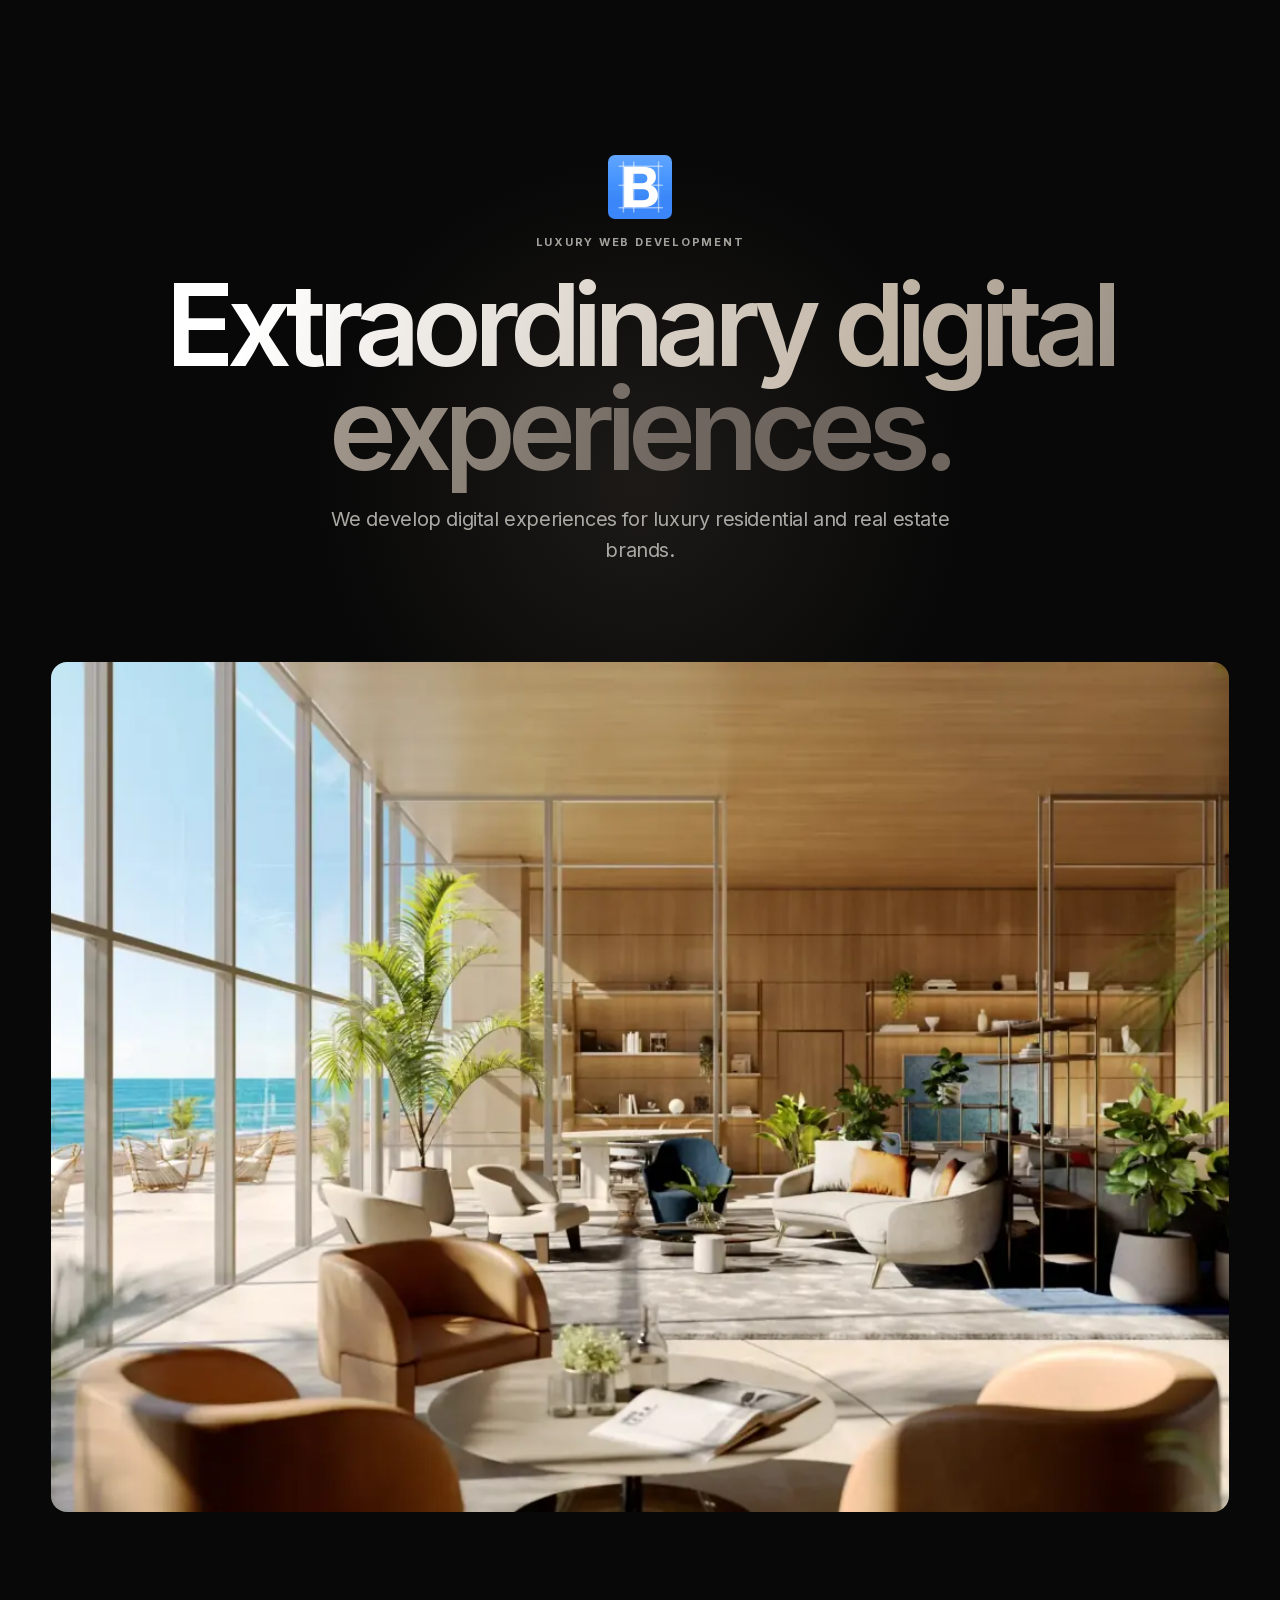
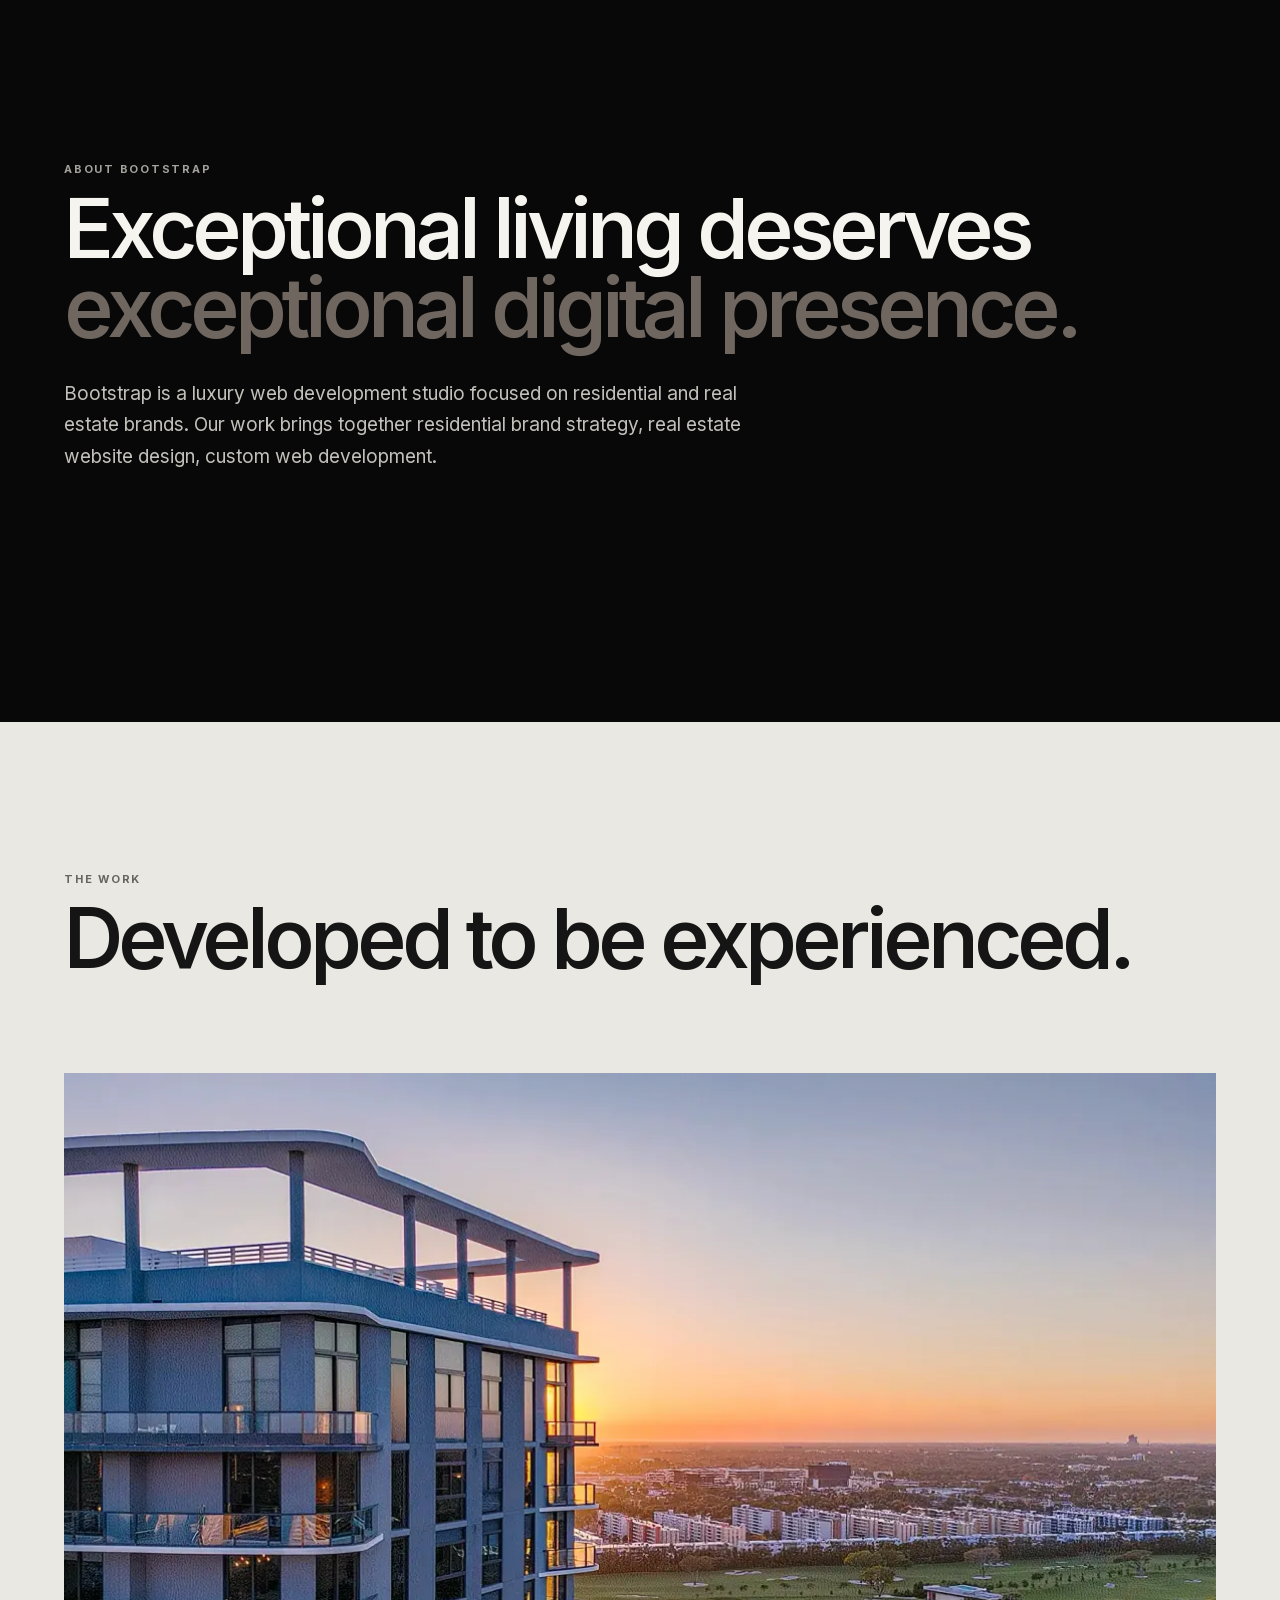
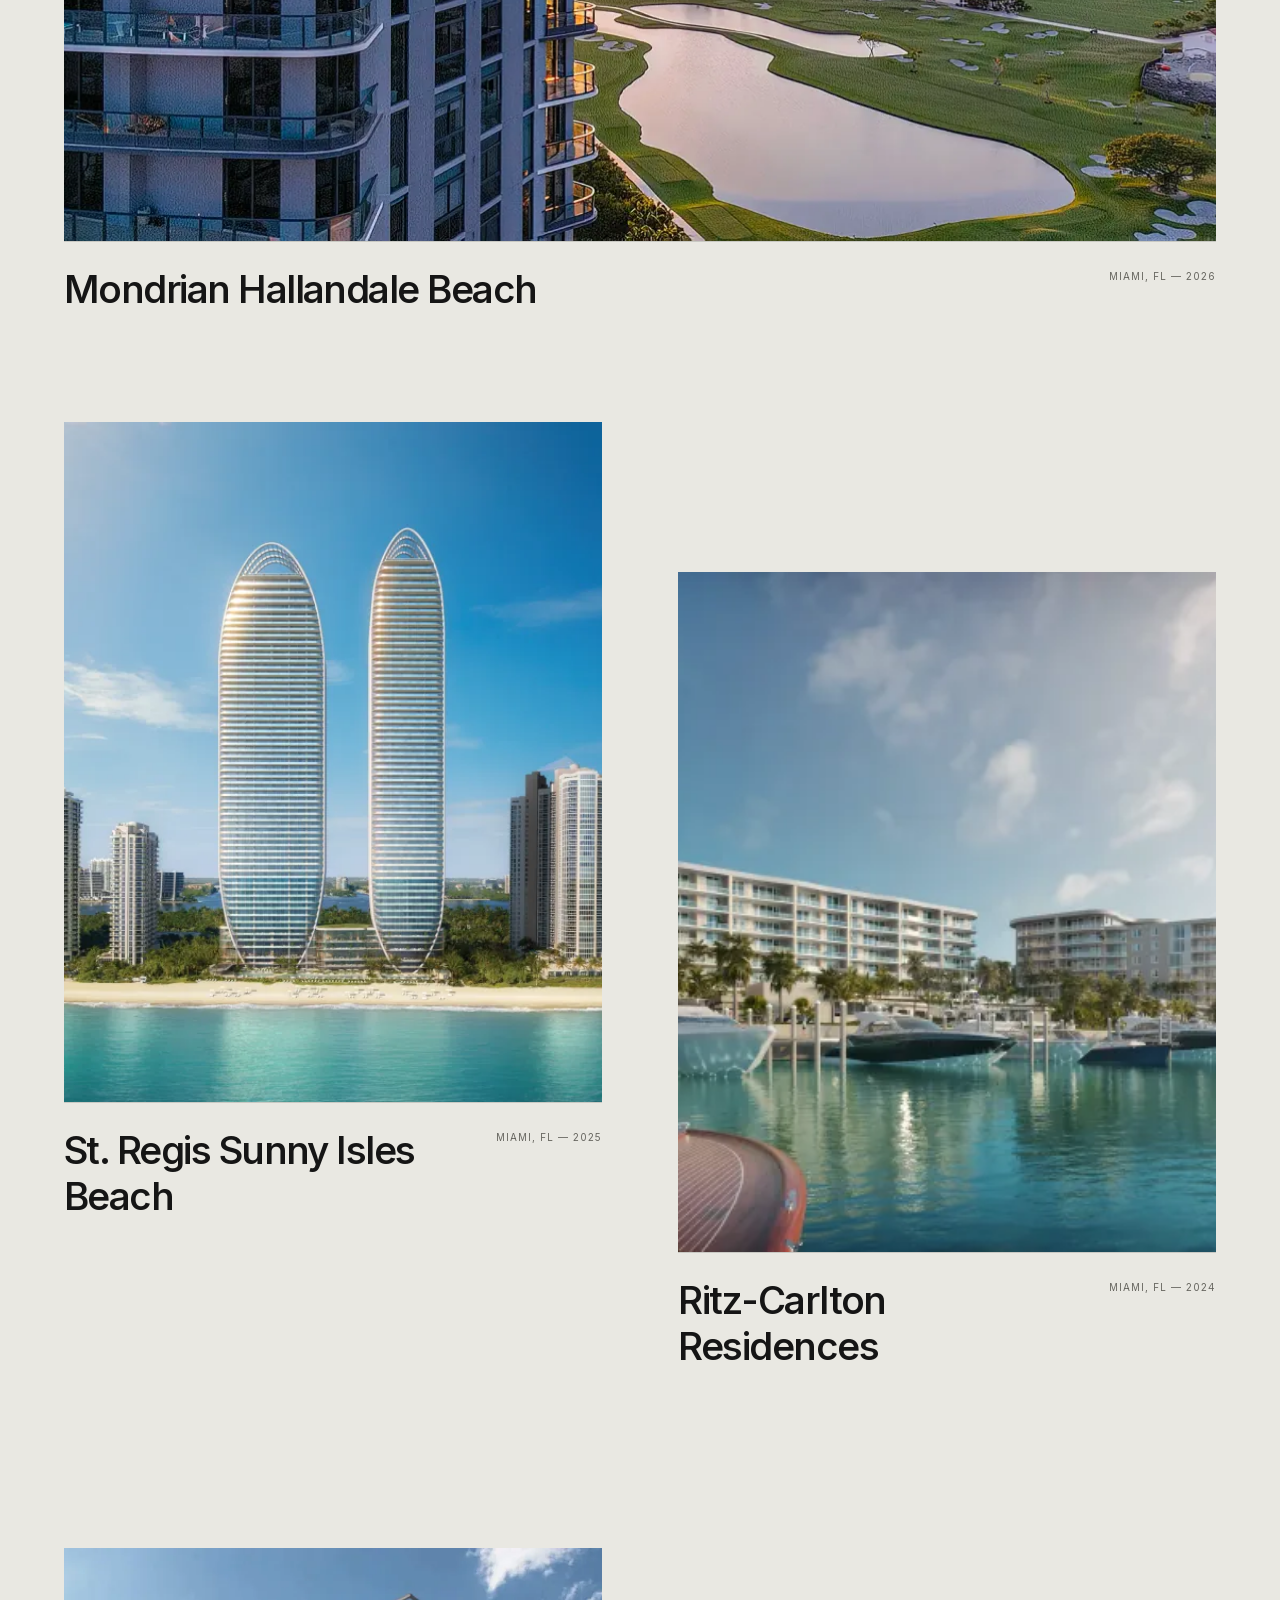
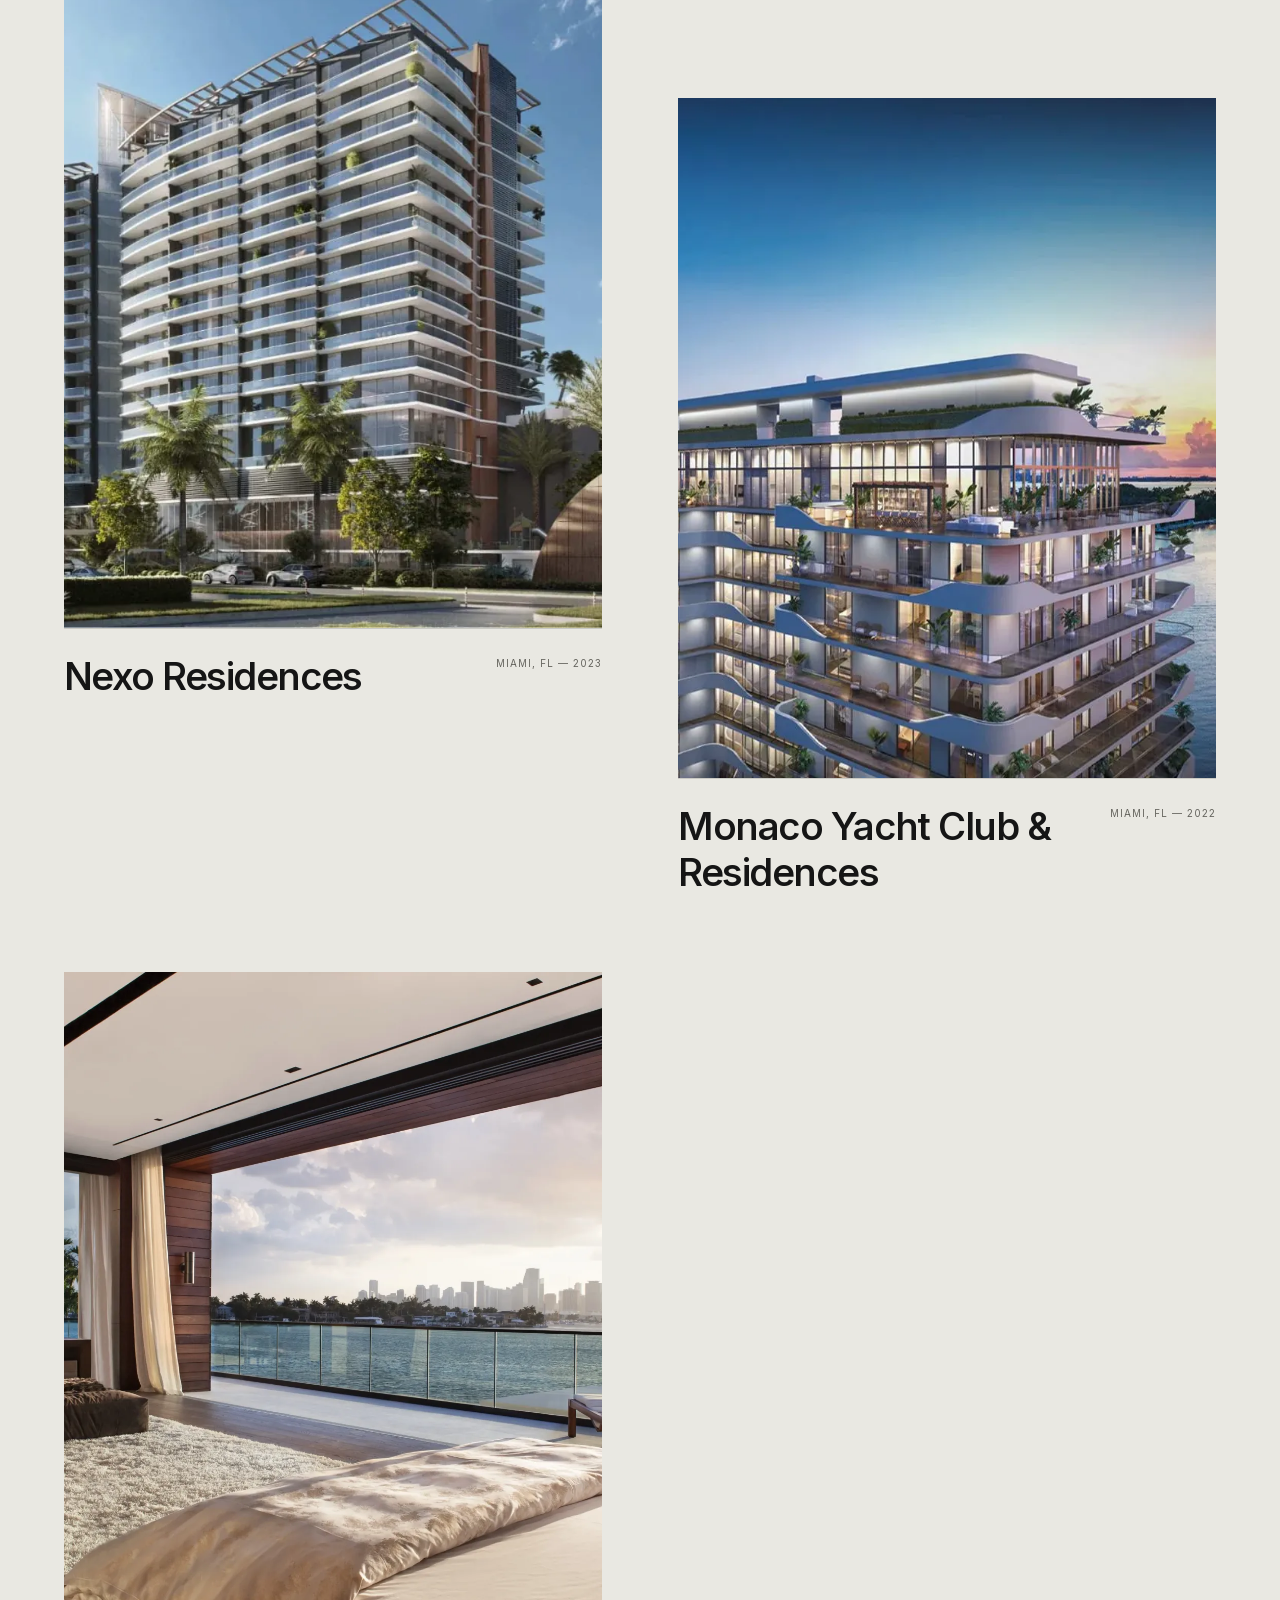
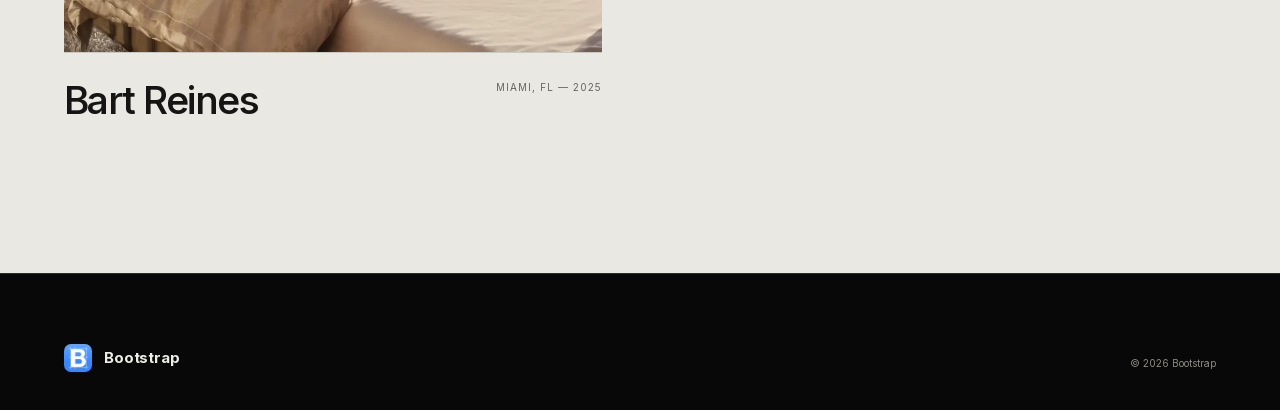
==== commit 39bb70a1: "Deploy website from fc2e6b38bed1f4491df625074b65abc238950e54" ====
--- a/index.html
+++ b/index.html
@@ -76,4 +76,4 @@
 
 .__variable_inter_1wea0hv { --font-inter: 'Inter', 'Inter Fallback'; }
 </style>
-</head><body class="__variable_inter_1wea0hv"><noscript><iframe src="https://www.googletagmanager.com/ns.html?id=GTM-TR2KGK97" height="0" width="0" style="display:none;visibility:hidden" title="Google Tag Manager"></iframe></noscript><a class="skip-link" href="#main-content">Skip to main content</a><script type="application/ld+json">{"@context":"https://schema.org","@graph":[{"@type":"Organization","@id":"https://bootstrap.io/#organization","name":"Bootstrap","url":"https://bootstrap.io","description":"Bootstrap is a luxury web development studio creating custom websites and digital experiences for residential and real estate brands.","logo":{"@type":"ImageObject","url":"https://bootstrap.io/images/bootstrap-mark.webp","width":1024,"height":1024},"knowsAbout":["Luxury web development","residential brand strategy","real estate website design","custom web development"]},{"@type":"WebSite","@id":"https://bootstrap.io/#website","name":"Bootstrap","url":"https://bootstrap.io","description":"Bootstrap is a luxury web development studio creating custom websites and digital experiences for residential and real estate brands.","publisher":{"@id":"https://bootstrap.io/#organization"},"inLanguage":"en-US"},{"@type":"WebPage","@id":"https://bootstrap.io/#webpage","url":"https://bootstrap.io","name":"Luxury Web Development for Residential Brands | Bootstrap","description":"Bootstrap is a luxury web development studio creating custom websites and digital experiences for residential and real estate brands.","isPartOf":{"@id":"https://bootstrap.io/#website"},"about":{"@id":"https://bootstrap.io/#organization"},"mainEntity":{"@id":"https://bootstrap.io/#residential-web-development"},"primaryImageOfPage":{"@type":"ImageObject","url":"https://bootstrap.io/images/hero-beachfront.webp","width":1920,"height":1080},"inLanguage":"en-US"},{"@type":"Service","@id":"https://bootstrap.io/#residential-web-development","name":"Web development for residential and real estate brands","serviceType":"Luxury web development and real estate website design","description":"Custom website design and web development for luxury residential and real estate brands.","provider":{"@id":"https://bootstrap.io/#organization"},"url":"https://bootstrap.io"},{"@type":"ItemList","@id":"https://bootstrap.io/#selected-work","name":"Selected work","itemListElement":[{"@type":"ListItem","position":1,"item":{"@type":"CreativeWork","name":"Mondrian Hallandale Beach","image":"https://bootstrap.io/images/mondrian-hb-cover.webp","url":"https://mondrianhb.com"}},{"@type":"ListItem","position":2,"item":{"@type":"CreativeWork","name":"St. Regis Sunny Isles Beach","image":"https://bootstrap.io/images/st-regis-sunny-isles.webp"}},{"@type":"ListItem","position":3,"item":{"@type":"CreativeWork","name":"Ritz-Carlton Residences","image":"https://bootstrap.io/images/ritz-carlton-marina.webp"}},{"@type":"ListItem","position":4,"item":{"@type":"CreativeWork","name":"Nexo Residences","image":"https://bootstrap.io/images/nexo-residences.webp"}},{"@type":"ListItem","position":5,"item":{"@type":"CreativeWork","name":"Monaco Yacht Club & Residences","image":"https://bootstrap.io/images/monaco-yacht-club.webp"}},{"@type":"ListItem","position":6,"item":{"@type":"CreativeWork","name":"Bart Reines","image":"https://bootstrap.io/images/bart-reines.webp"}}]}]}</script><main id="main-content" tabindex="-1"><header class="hero" id="top" aria-labelledby="home-heading"><img class="hero-brand-mark" width="1024" height="1024" alt="Bootstrap" decoding="async" src="/images/bootstrap-mark.webp"/><p class="hero-kicker reveal">Luxury Web Development</p><h1 class="reveal delay-1" id="home-heading"><span>Extraordinary digital<br/>experiences.</span></h1><p class="hero-copy reveal delay-2">We develop digital experiences for luxury residential and real estate brands.</p><div class="hero-visual reveal delay-3"><img class="hero-fallback" srcSet="/images/hero-beachfront-640.webp 640w, /images/hero-beachfront-960.webp 960w, /images/hero-beachfront-1360.webp 1360w, /images/hero-beachfront.webp 1920w" sizes="(max-width: 760px) 100vw, (max-width: 1586px) 92vw, 1460px" width="1920" height="1080" loading="eager" fetchPriority="high" alt="Beachfront living room overlooking the ocean" decoding="async" src="/images/hero-beachfront.webp"/><video class="autoplay-video" muted="" loop="" playsInline="" preload="none" aria-hidden="true"></video></div></header><section class="manifesto section-shell" id="studio" aria-labelledby="studio-heading"><p class="eyebrow">About Bootstrap</p><h2 id="studio-heading">Exceptional living deserves<span> exceptional digital presence.</span></h2><p class="manifesto-copy">Bootstrap is a luxury web development studio focused on residential and real estate brands. Our work brings together <!-- -->residential brand strategy, real estate website design, custom web development<!-- -->.</p></section><section class="work section-shell" id="work" aria-labelledby="work-heading"><div class="section-heading"><p class="eyebrow">The Work</p><h2 id="work-heading">Developed to be experienced.</h2></div><article class="project project-wide" aria-labelledby="mondrian-hallandale-beach-heading"><figure class="project-image"><img srcSet="/images/mondrian-hb-cover-640.webp 640w, /images/mondrian-hb-cover-960.webp 960w, /images/mondrian-hb-cover-1360.webp 1360w, /images/mondrian-hb-cover.webp 1920w" sizes="(max-width: 760px) calc(100vw - 2.5rem), (max-width: 1667px) 90vw, 1500px" class="gallery-fallback" width="1920" height="1080" loading="lazy" alt="Mondrian Hallandale Beach overlooking Miami at sunset" decoding="async" src="/images/mondrian-hb-cover.webp"/><video class="autoplay-video" muted="" loop="" playsInline="" preload="none" aria-hidden="true"></video></figure><div class="project-meta"><h3 id="mondrian-hallandale-beach-heading"><a href="https://mondrianhb.com" target="_blank" rel="noopener noreferrer">Mondrian Hallandale Beach</a></h3><p>Miami, FL<!-- --> — <time dateTime="2026">2026</time></p></div></article><div class="project-grid"><article class="project" aria-labelledby="st-regis-sunny-isles-beach-heading"><figure class="project-image"><img srcSet="/images/st-regis-sunny-isles-640.webp 640w, /images/st-regis-sunny-isles-960.webp 960w, /images/st-regis-sunny-isles-1360.webp 1360w, /images/st-regis-sunny-isles.webp 1600w" sizes="(max-width: 760px) calc(100vw - 2.5rem), (max-width: 1667px) 42vw, 700px" width="1600" height="1600" loading="lazy" alt="St. Regis Residences Sunny Isles Beach" decoding="async" src="/images/st-regis-sunny-isles.webp"/></figure><div class="project-meta compact"><h3 id="st-regis-sunny-isles-beach-heading">St. Regis Sunny Isles Beach</h3><p>Miami, FL<!-- --> — <time dateTime="2025">2025</time></p></div></article><article class="project project-offset" aria-labelledby="ritz-carlton-residences-heading"><figure class="project-image"><img srcSet="/images/ritz-carlton-marina-640.webp 640w, /images/ritz-carlton-marina-960.webp 960w, /images/ritz-carlton-marina-1360.webp 1360w, /images/ritz-carlton-marina-1800.webp 1800w" sizes="(max-width: 760px) calc(100vw - 2.5rem), (max-width: 1667px) 42vw, 700px" width="1800" height="1192" loading="lazy" alt="Ritz-Carlton Residences marina view" decoding="async" src="/images/ritz-carlton-marina.webp"/></figure><div class="project-meta compact"><h3 id="ritz-carlton-residences-heading">Ritz-Carlton Residences</h3><p>Miami, FL<!-- --> — <time dateTime="2024">2024</time></p></div></article></div><div class="project-grid project-grid-more"><article class="project" aria-labelledby="nexo-residences-heading"><figure class="project-image"><img sizes="(max-width: 760px) calc(100vw - 2.5rem), (max-width: 1667px) 42vw, 700px" width="1600" height="833" loading="lazy" alt="Nexo Residences high-rise building with balconies" decoding="async" src="/images/nexo-residences.webp"/></figure><div class="project-meta compact"><h3 id="nexo-residences-heading">Nexo Residences</h3><p>Miami, FL<!-- --> — <time dateTime="2023">2023</time></p></div></article><article class="project project-offset" aria-labelledby="monaco-yacht-club-residences-heading"><figure class="project-image"><img sizes="(max-width: 760px) calc(100vw - 2.5rem), (max-width: 1667px) 42vw, 700px" width="1280" height="896" loading="lazy" alt="Monaco Yacht Club &amp; Residences" decoding="async" src="/images/monaco-yacht-club.webp"/></figure><div class="project-meta compact"><h3 id="monaco-yacht-club-residences-heading">Monaco Yacht Club &amp; Residences</h3><p>Miami, FL<!-- --> — <time dateTime="2022">2022</time></p></div></article><article class="project" aria-labelledby="bart-reines-heading"><figure class="project-image"><img sizes="(max-width: 760px) calc(100vw - 2.5rem), (max-width: 1667px) 42vw, 700px" width="2000" height="1333" loading="lazy" alt="Bart Reines waterfront estate interior" decoding="async" src="/images/bart-reines.webp"/></figure><div class="project-meta compact"><h3 id="bart-reines-heading">Bart Reines</h3><p>Miami, FL<!-- --> — <time dateTime="2025">2025</time></p></div></article></div></section></main><footer class="site-footer"><div class="footer-brand"><img class="footer-mark" width="1024" height="1024" loading="lazy" alt="" decoding="async" src="/images/bootstrap-mark.webp"/><strong>Bootstrap</strong></div><p><span>© </span><time dateTime="2026">2026</time> Bootstrap</p></footer><script type="module" src="/_next/static/chunks/BwPM07bv.js" crossorigin="" id="_R_" async=""></script><script>((self[Symbol.for("vinext.navigationRuntime")]??={bootstrap:{routeManifest:null},functions:{}}).bootstrap.rsc??={rsc:[]}).rsc.push("0:{\"__vinext_streaming_metadata_outlet:route:/\":\"$L1\",\"page:/\":\"$L2\",\"layout:/\":\"$L3\",\"route:/\":\"$L4\",\"__route\":\"route:/\",\"__interceptionContext\":null,\"__layoutIds\":[\"layout:/\"],\"__rootLayout\":\"/\",\"__bfcacheSegmentIdentities\":{\"layout:/\":\"[\\\"layout\\\",\\\"layout:/\\\",\\\"root-boundary:/\\\",\\\"\\\"]\",\"page:/\":\"[\\\"page\\\",\\\"page:/\\\",\\\"root-boundary:/\\\",\\\"\\\"]\"},\"__srcPage\":[\"page\"],\"__artifactCompatibility\":{\"schemaVersion\":1,\"graphVersion\":\"app-route-graph:1177fd80f83fa7b0\",\"deploymentVersion\":\"885c3840-49c8-4692-8e61-0c02cd4fcc8d\",\"appElementsSchemaVersion\":1,\"rscPayloadSchemaVersion\":1,\"rootBoundaryId\":\"/\",\"renderEpoch\":null}}\n5:\"RedirectBoundary\"\n6:I[\"593f344dc510\",[],\"$5\",1]\n7:\"m/_next/static/chunks/ejSfnyLm.js\"\n8:I[\"60f387d9e0f4\",[\"$7\",\"\"],\"default\",1]\na:I[\"8c0f216c4604\",[],\"Children\",1]\nc:\"GlobalErrorBoundary\"\nd:I[\"593f344dc510\",[],\"$c\",1]\ne:I[\"0b874ad30386\",[],\"default\",1]\nf:I[\"593f344dc510\",[],\"ErrorBoundary\",1]\n10:\"m/_next/static/chunks/C0TKQXbs.js\"\n11:\"LayoutSegmentProvider\"\n12:I[\"15c18cfaeeff\",[\"$10\",\"\"],\"$11\",1]\n13:I[\"8c0f216c4604\",[],\"Slot\",1]\n14:\"BfcacheChildrenBoundary\"\n15:I[\"8c0f216c4604\",[],\"$14\",1]\n16:\"UnauthorizedBoundary\"\n17:I[\"593f344dc510\",[],\"$16\",1]\n18:\"ForbiddenBoundary\"\n19:I[\"593f344dc510\",[],\"$18\",1]\n1a:\"NotFoundBoundary\"\n1b:I[\"593f344dc510\",[],\"$1a\",1]\n1c:\"AppRouterScrollTarget\"\n1d:I[\"9276801271d6\",[],\"$1c\",1]\n:HL[\"/_next/static/css/CS7tl5Sb.css\",\"style\",{\"crossOrigin\":\"anonymous\"}]\n9:[\"$\",\"iframe\",null,{\"src\":\"https://www.googletagmanager.com/ns.html?id=GTM-TR2KGK97\",\"height\":\"0\",\"width\":\"0\",\"style\":{\"display\":\"none\",\"visibility\":\"hidden\"},\"title\":\"Google Tag Manager\"}]\n3:[\"$\",\"$L6\",null,{\"resetKey\":\"\",\"children\":[[[\"$\",\"link\",\"css:/_next/static/css/CS7tl5Sb.css\",{\"rel\":\"stylesheet\",\"crossOrigin\":\"anonymous\",\"precedence\":\"vite-rsc/importer-resources\",\"href\":\"/_next/static/css/CS7tl5Sb.css\",\"data-rsc-css-href\":\"/_next/static/css/CS7tl5Sb.css\"}],\"$undefined\"],[\"$\",\"html\",null,{\"lang\":\"en\",\"children\":[\"$\",\"body\",null,{\"className\":\"__variable_inter_1wea0hv\",\"children\":[[[\"$\",\"$L8\",null,{\"id\":\"google-tag-manager\",\"strategy\":\"lazyOnload\",\"dangerouslySetInnerHTML\":{\"__html\":\"(function(w,d,s,l,i){w[l]=w[l]||[];w[l].push({'gtm.start':new Date().getTime(),event:'gtm.js'});var f=d.getElementsByTagName(s)[0],j=d.createElement(s),dl=l!='dataLayer'?'&l='+l:'';j.async=true;j.src='https://www.googletagmanager.com/gtm.js?id='+i+dl;f.parentNode.insertBefore(j,f);})(window,document,'script','dataLayer','GTM-TR2KGK97');\"}}],[\"$\",\"noscript\",null,{\"children\":\"$9\"}]],null,[\"$\",\"$La\",null,{}]]}]}]]}]\n4:[[[\"$\",\"meta\",null,{\"charSet\":\"utf-8\"}],\"$Lb\"],[\"$\",\"$Ld\",null,{\"fallback\":\"$e\",\"wrapsGlobalErrorBoundary\":true,\"children\":[\"$\",\"$Lf\",null,{\"fallback\":\"$e\",\"isGlobalErrorBoundary\":true,\"children\":[\"$\",\"$L12\",null,{\"providerId\":\"layout:/\",\"segmentMap\":{\"children\":[]},\"children\":[\"$\",\"$L13\",null,{\"id\":\"layout:/\",\"parallelSlots\":\"$undefined\",\"children\":[\"$\",\"$L15\",null,{\"id\":\"page:/\",\"children\":[\"$\",\"$L17\",null,{\"resetKey\":\"\",\"fallback\":[[\"$\",\"title\",null,{\"children\":\"401: You're not authorized to access this page.\"}],[\"$\",\"div\",null,{\"style\":{\"fontFamily\":\"system-ui,\\\"Segoe UI\\\",Roboto,Helvetica,Arial,sans-serif,\\\"Apple Color Emoji\\\",\\\"Segoe UI Emoji\\\"\",\"height\":\"100vh\",\"textAlign\":\"center\",\"display\":\"flex\",\"flexDirection\":\"column\",\"alignItems\":\"center\",\"justifyContent\":\"center\"},\"children\":[\"$\",\"div\",null,{\"children\":[[\"$\",\"style\",null,{\"dangerouslySetInnerHTML\":{\"__html\":\"body{color:#000;background:#fff;margin:0}.next-error-h1{border-right:1px solid rgba(0,0,0,.3)}@media (prefers-color-scheme:dark){body{color:#fff;background:#000}.next-error-h1{border-right:1px solid rgba(255,255,255,.3)}}\"}}],[\"$\",\"h1\",null,{\"className\":\"next-error-h1\",\"style\":{\"display\":\"inline-block\",\"margin\":\"0 20px 0 0\",\"padding\":\"0 23px 0 0\",\"fontSize\":24,\"fontWeight\":500,\"verticalAlign\":\"top\",\"lineHeight\":\"49px\"},\"children\":401}],[\"$\",\"div\",null,{\"style\":{\"display\":\"inline-block\"},\"children\":[\"$\",\"h2\",null,{\"style\":{\"fontSize\":14,\"fontWeight\":400,\"lineHeight\":\"49px\",\"margin\":0},\"children\":\"You're not authorized to access this page.\"}]}]]}]}]],\"children\":[\"$\",\"$L19\",null,{\"resetKey\":\"\",\"fallback\":[[\"$\",\"title\",null,{\"children\":\"403: This page could not be accessed.\"}],[\"$\",\"div\",null,{\"style\":\"$4:1:props:children:props:children:props:children:props:children:props:children:props:fallback:1:props:style\",\"children\":[\"$\",\"div\",null,{\"children\":[[\"$\",\"style\",null,{\"dangerouslySetInnerHTML\":{\"__html\":\"body{color:#000;background:#fff;margin:0}.next-error-h1{border-right:1px solid rgba(0,0,0,.3)}@media (prefers-color-scheme:dark){body{color:#fff;background:#000}.next-error-h1{border-right:1px solid rgba(255,255,255,.3)}}\"}}],[\"$\",\"h1\",null,{\"className\":\"next-error-h1\",\"style\":\"$4:1:props:children:props:children:props:children:props:children:props:children:props:fallback:1:props:children:props:children:1:props:style\",\"children\":403}],[\"$\",\"div\",null,{\"style\":\"$4:1:props:children:props:children:props:children:props:children:props:children:props:fallback:1:props:children:props:children:2:props:style\",\"children\":[\"$\",\"h2\",null,{\"style\":\"$4:1:props:children:props:children:props:children:props:children:props:children:props:fallback:1:props:children:props:children:2:props:children:props:style\",\"children\":\"This page could not be accessed.\"}]}]]}]}]],\"children\":[\"$\",\"$L1b\",null,{\"resetKey\":\"\",\"fallback\":[[\"$\",\"title\",null,{\"children\":\"404: This page could not be found.\"}],[\"$\",\"div\",null,{\"style\":\"$4:1:props:children:props:children:props:children:props:children:props:children:props:fallback:1:props:style\",\"children\":[\"$\",\"div\",null,{\"children\":[[\"$\",\"style\",null,{\"dangerouslySetInnerHTML\":{\"__html\":\"body{color:#000;background:#fff;margin:0}.next-error-h1{border-right:1px solid rgba(0,0,0,.3)}@media (prefers-color-scheme:dark){body{color:#fff;background:#000}.next-error-h1{border-right:1px solid rgba(255,255,255,.3)}}\"}}],[\"$\",\"h1\",null,{\"className\":\"next-error-h1\",\"style\":\"$4:1:props:children:props:children:props:children:props:children:props:children:props:fallback:1:props:children:props:children:1:props:style\",\"children\":404}],[\"$\",\"div\",null,{\"style\":\"$4:1:props:children:props:children:props:children:props:children:props:children:props:fallback:1:props:children:props:children:2:props:style\",\"children\":[\"$\",\"h2\",null,{\"style\":\"$4:1:props:children:props:children:props:children:props:children:props:children:props:fallback:1:props:children:props:children:2:props:children:props:style\",\"children\":\"This page could not be found.\"}]}]]}]}]],\"caughtId\":\"page\",\"children\":[\"$\",\"$L1d\",null,{\"children\":[\"$\",\"$L6\",null,{\"resetKey\":\"\",\"children\":[[\"$\",\"$L12\",null,{\"providerId\":\"page:/\",\"segmentMap\":{\"children\":[\"__PAGE__\"]},\"children\":[\"$\",\"$L13\",null,{\"id\":\"page:/\"}]}],[\"$\",\"$L13\",null,{\"id\":\"__vinext_streaming_metadata_outlet:route:/\"}]]}]}]}]}]}]}]}]}]}]}],null]\n1e:Tbbb,{\"@context\":\"https://schema.org\",\"@graph\":[{\"@type\":\"Organization\",\"@id\":\"https://bootstrap.io/#organization\",\"name\":\"Bootstrap\",\"url\":\"https://bootstrap.io\",\"description\":\"Bootstrap is a luxury web development studio creating custom websites and digital experiences for residential and real estate brands.\",\"logo\":{\"@type\":\"ImageObject\",\"url\":\"https://bootstrap.io/images/bootstrap-mark.webp\",\"width\":1024,\"height\":1024},\"knowsAbout\":[\"Luxury web development\",\"residential brand strategy\",\"real estate website design\",\"custom web development\"]},{\"@type\":\"WebSite\",\"@id\":\"https://bootstrap.io/#website\",\"name\":\"Bootstrap\",\"url\":\"https://bootstrap.io\",\"description\":\"Bootstrap is a luxury web development studio creating custom websites and digital experiences for residential and real estate brands.\",\"publisher\":{\"@id\":\"https://bootstrap.io/#organization\"},\"inLanguage\":\"en-US\"},{\"@type\":\"WebPage\",\"@id\":\"https://bootstrap.io/#webpage\",\"url\":\"https://bootstrap.io\",\"name\":\"Luxury Web Development for Residential Brands | Bootstrap\",\"description\":\"Bootstrap is a luxury web development studio creating custom websites and digital experiences for residential and real estate brands.\",\"isPartOf\":{\"@id\":\"https://bootstrap.io/#website\"},\"about\":{\"@id\":\"https://bootstrap.io/#organization\"},\"mainEntity\":{\"@id\":\"https://bootstrap.io/#residential-web-development\"},\"primaryImageOfPage\":{\"@type\":\"ImageObject\",\"url\":\"https://bootstrap.io/images/hero-beachfront.webp\",\"width\":1920,\"height\":1080},\"inLanguage\":\"en-US\"},{\"@type\":\"Service\",\"@id\":\"https://bootstrap.io/#residential-web-development\",\"name\":\"Web development for residential and real estate brands\",\"serviceType\":\"Luxury web development and real estate website design\",\"description\":\"Custom website design and web development for luxury residential and real estate brands.\",\"provider\":{\"@id\":\"https://bootstrap.io/#organization\"},\"url\":\"https://bootstrap.io\"},{\"@type\":\"ItemList\",\"@id\":\"https://bootstrap.io/#selected-work\",\"name\":\"Selected work\",\"itemListElement\":[{\"@type\":\"ListItem\",\"position\":1,\"item\":{\"@type\":\"CreativeWork\",\"name\":\"Mondrian Hallandale Beach\",\"image\":\"https://bootstrap.io/images/mondrian-hb-cover.webp\",\"url\":\"https://mondrianhb.com\"}},{\"@type\":\"ListItem\",\"position\":2,\"item\":{\"@type\":\"CreativeWork\",\"name\":\"St. Regis Sunny Isles Beach\",\"image\":\"https://bootstrap.io/images/st-regis-sunny-isles.webp\"}},{\"@type\":\"ListItem\",\"position\":3,\"item\":{\"@type\":\"CreativeWork\",\"name\":\"Ritz-Carlton Residences\",\"image\":\"https://bootstrap.io/images/ritz-carlton-marina.webp\"}},{\"@type\":\"ListItem\",\"position\":4,\"item\":{\"@type\":\"CreativeWork\",\"name\":\"Nexo Residences\",\"image\":\"https://bootstrap.io/images/nexo-residences.webp\"}},{\"@type\":\"ListItem\",\"position\":5,\"item\":{\"@type\":\"CreativeWork\",\"name\":\"Monaco Yacht Club & Residences\",\"image\":\"https://bootstrap.io/images/monaco-yacht-club.webp\"}},{\"@type\":\"ListItem\",\"position\":6,\"item\":{\"@type\":\"CreativeWork\",\"name\":\"Bart Reines\",\"image\":\"https://bootstrap.io/images/bart-reines.webp\"}}]}]}2:[[\"$\",\"a\",null,{\"className\":\"skip-link\",\"href\":\"#main-content\",\"children\":\"Skip to main content\"}],[\"$\",\"script\",null,{\"type\":\"application/ld+json\",\"dangerouslySetInnerHTML\":{\"__html\":\"$1e\"}}],[\"$\",\"main\",null,{\"id\":\"main-content\",\"tabIndex\":-1,\"children\":[[\"$\",\"header\",null,{\"className\":\"hero\",\"id\":\"top\",\"aria-labelledby\":\"home-heading\",\"children\":[\"$L1f\",\"$L20\",\"$L21\",\"$L22\",\"$L23\"]}],\"$L24\",\"$L25\"]}],\"$L26\"]\n27:I[\"0bc7ab952501\",[\"$7\",\"\"],\"AutoplayVideo\",1]\n:HL[\"/images/bootstrap-mark.webp\",\"image\"]\n:HL[\"/images/hero-beachfront.webp\",\"image\",{\"imageSrcSet\":\"/images/hero-beachfront-640.webp 640w, /images/hero-beachfront-960.webp 960w, /images/hero-beachfront-1360.webp 1360w, /images/hero-beachfront.webp 1920w\",\"imageSizes\":\"(max-width: 760px) 100vw, (max-width: 1586px) 92vw, 1460px\",\"fetchPriority\":\"high\"}]\n1f:[\"$\",\"img\",null,{\"className\":\"hero-brand-mark\",\"width\":1024,\"height\":1024,\"alt\":\"Bootstrap\",\"decoding\":\"async\",\"src\":\"/images/bootstrap-mark.webp\"}]\n20:[\"$\",\"p\",null,{\"className\":\"hero-kicker reveal\",\"children\":\"Luxury Web Development\"}]\n21:[\"$\",\"h1\",null,{\"className\":\"reveal delay-1\",\"id\":\"home-heading\",\"children\":[\"$\",\"span\",null,{\"children\":[\"Extraordinary digital\",[\"$\",\"br\",null,{}],\"experiences.\"]}]}]\n22:[\"$\",\"p\",null,{\"className\":\"hero-copy reveal delay-2\",\"children\":\"We develop digital experiences for luxury residential and real estate brands.\"}]\n23:[\"$\",\"div\",null,{\"className\":\"hero-visual reveal delay-3\",\"children\":[[\"$\",\"img\",null,{\"className\":\"hero-fallback\",\"srcSet\":\"/images/hero-beachfront-640.webp 640w, /images/hero-beachfront-960.webp 960w, /images/hero-beachfront-1360.webp 1360w, /images/hero-beachfront.webp 1920w\",\"sizes\":\"(max-width: 760px) 100vw, (max-width: 1586px) 92vw, 1460px\",\"width\":1920,\"height\":1080,\"loading\":\"eager\",\"fetchPriority\":\"high\",\"alt\":\"Beachfront living room overlooking the ocean\",\"decoding\":\"async\",\"src\":\"/images/hero-beachfront.webp\"}],[\"$\",\"$L27\",null,{\"src\":\"/images/hero-beachfront.mp4\"}]]}]\n24:[\"$\",\"section\",null,{\"className\":\"manifesto section-shell\",\"id\":\"studio\",\"aria-labelledby\":\"studio-heading\",\"children\":[[\"$\",\"p\",null,{\"className\":\"eyebrow\",\"children\":\"About Bootstrap\"}],[\"$\",\"h2\",null,{\"id\":\"studio-heading\",\"children\":[\"Exceptional living deserves\",[\"$\",\"span\",null,{\"children\":\" exceptional digital presence.\"}]]}],[\"$\",\"p\",null,{\"className\":\"manifesto-copy\",\"children\":[\"Bootstrap is a luxury web development studio focused on residential and real estate brands. Our work brings together \",\"residential brand strategy, real estate website design, custom web development\",\".\"]}]]}]\n25:[\"$\",\"section\",null,{\"className\":\"work section-shell\",\"id\":\"work\",\"aria-labelledby\":\"work-heading\",\"children\":[[\"$\",\"div\",null,{\"className\":\"section-heading\",\"children\":[[\"$\",\"p\",null,{\"className\":\"eyebrow\",\"children\":\"The Work\"}],[\"$\",\"h2\",null,{\"id\":\"work-heading\",\"children\":\"Developed to be experienced.\"}]]}],[\"$\",\"article\",null,{\"className\":\"project project-wide\",\"aria-labelledby\":\"mondrian-hallandale-beach-heading\",\"children\":[[\"$\",\"figure\",null,{\"className\":\"project-image\",\"children\":[[\"$\",\"img\",null,{\"srcSet\":\"/images/mondrian-hb-cover-640.webp 640w, /images/mondrian-hb-cover-960.webp 960w, /images/mondrian-hb-cover-1360.webp 1360w, /images/mondrian-hb-cover.webp 1920w\",\"sizes\":\"(max-width: 760px) calc(100vw - 2.5rem), (max-width: 1667px) 90vw, 1500px\",\"className\":\"gallery-fallback\",\"width\":1920,\"height\":1080,\"loading\":\"lazy\",\"alt\":\"Mondrian Hallandale Beach overlooking Miami at sunset\",\"decoding\":\"async\",\"src\":\"/images/mondrian-hb-cover.webp\"}],[\"$\",\"$L27\",null,{\"src\":\"/images/mondrian-hb.mp4\"}]]}],[\"$\",\"div\",null,{\"className\":\"project-meta\",\"children\":[[\"$\",\"h3\",null,{\"id\":\"mondrian-hallandale-beach-heading\",\"children\":[\"$\",\"a\",null,{\"href\":\"https://mondrianhb.com\",\"target\":\"_blank\",\"rel\":\"noopener noreferrer\",\"children\":\"Mondrian Hallandale Beach\"}]}],[\"$\",\"p\",null,{\"children\":[\"Miami, FL\",\" — \",[\"$\",\"time\",null,{\"dateTime\":\"2026\",\"children\":2026}]]}]]}]]}],[\"$\",\"div\",null,{\"className\":\"project-grid\",\"children\":[[\"$\",\"article\",\"st-regis-sunny-isles-beach\",{\"className\":\"project\",\"aria-labelledby\":\"st-regis-sunny-isles-beach-heading\",\"children\":[[\"$\",\"figure\",null,{\"className\":\"project-image\",\"children\":[[\"$\",\"img\",null,{\"srcSet\":\"/images/st-regis-sunny-isles-640.webp 640w, /images/st-regis-sunny-isles-960.webp 960w, /images/st-regis-sunny-isles-1360.webp 1360w, /images/st-regis-sunny-isles.webp 1600w\",\"sizes\":\"(max-width: 760px) calc(100vw - 2.5rem), (max-width: 1667px) 42vw, 700px\",\"className\":\"$undefined\",\"width\":1600,\"height\":1600,\"loading\":\"lazy\",\"alt\":\"St. Regis Residences Sunny Isles Beach\",\"decoding\":\"async\",\"src\":\"/images/st-regis-sunny-isles.webp\"}],null]}],[\"$\",\"div\",null,{\"className\":\"project-meta compact\",\"children\":[[\"$\",\"h3\",null,{\"id\":\"st-regis-sunny-isles-beach-heading\",\"children\":\"St. Regis Sunny Isles Beach\"}],[\"$\",\"p\",null,{\"children\":[\"Miami, FL\",\" — \",[\"$\",\"time\",null,{\"dateTime\":\"2025\",\"children\":2025}]]}]]}]]}],[\"$\",\"article\",\"ritz-carlton-residences\",{\"className\":\"project project-offset\",\"aria-labelledby\":\"ritz-carlton-residences-heading\",\"children\":[[\"$\",\"figure\",null,{\"className\":\"project-image\",\"children\":[[\"$\",\"img\",null,{\"srcSet\":\"/images/ritz-carlton-marina-640.webp 640w, /images/ritz-carlton-marina-960.webp 960w, /images/ritz-carlton-marina-1360.webp 1360w, /images/ritz-carlton-marina-1800.webp 1800w\",\"sizes\":\"(max-width: 760px) calc(100vw - 2.5rem), (max-width: 1667px) 42vw, 700px\",\"className\":\"$undefined\",\"width\":1800,\"height\":1192,\"loading\":\"lazy\",\"alt\":\"Ritz-Carlton Residences marina view\",\"decoding\":\"async\",\"src\":\"/images/ritz-carlton-marina.webp\"}],null]}],[\"$\",\"div\",null,{\"className\":\"project-meta compact\",\"children\":[[\"$\",\"h3\",null,{\"id\":\"ritz-carlton-residences-heading\",\"children\":\"Ritz-Carlton Residences\"}],[\"$\",\"p\",null,{\"children\":[\"Miami, FL\",\" — \",[\"$\",\"time\",null,{\"dateTime\":\"2024\",\"children\":2024}]]}]]}]]}]]}],[\"$\",\"div\",null,{\"className\":\"project-grid project-grid-more\",\"children\":[[\"$\",\"article\",\"nexo-residences\",{\"className\":\"project\",\"aria-labelledby\":\"nexo-residences-heading\",\"children\":[[\"$\",\"figure\",null,{\"className\":\"project-image\",\"children\":[[\"$\",\"img\",null,{\"srcSet\":\"$undefined\",\"sizes\":\"(max-width: 760px) calc(100vw - 2.5rem), (max-width: 1667px) 42vw, 700px\",\"className\":\"$undefined\",\"width\":1600,\"height\":833,\"loading\":\"lazy\",\"alt\":\"Nexo Residences high-rise building with balconies\",\"decoding\":\"async\",\"src\":\"/images/nexo-residences.webp\"}],null]}],[\"$\",\"div\",null,{\"className\":\"project-meta compact\",\"children\":[[\"$\",\"h3\",null,{\"id\":\"nexo-residences-heading\",\"children\":\"Nexo Residences\"}],[\"$\",\"p\",null,{\"children\":[\"Miami, FL\",\" — \",[\"$\",\"time\",null,{\"dateTime\":\"2023\",\"children\":2023}]]}]]}]]}],[\"$\",\"article\",\"monaco-yacht-club-residences\",{\"className\":\"project project-offset\",\"aria-labelledby\":\"monaco-yacht-club-residences-heading\",\"children\":[[\"$\",\"figure\",null,{\"className\":\"project-image\",\"children\":[\"$L28\",null]}],\"$L29\"]}],\"$L2a\"]}]]}]\n26:[\"$\",\"footer\",null,{\"className\":\"site-footer\",\"children\":[[\"$\",\"div\",null,{\"className\":\"footer-brand\",\"children\":[[\"$\",\"img\",null,{\"className\":\"footer-mark\",\"width\":1024,\"height\":1024,\"loading\":\"lazy\",\"alt\":\"\",\"decoding\":\"async\",\"src\":\"/images/bootstrap-mark.webp\"}],[\"$\",\"strong\",null,{\"children\":\"Bootstrap\"}]]}],[\"$\",\"p\",null,{\"children\":[[\"$\",\"span\",null,{\"children\":\"© \"}],[\"$\",\"time\",null,{\"dateTime\":\"2026\",\"children\":\"2026\"}],\" Bootstrap\"]}]]}]\n28:[\"$\",\"img\",null,{\"srcSet\":\"$undefined\",\"sizes\":\"(max-width: 760px) calc(100vw - 2.5rem), (max-width: 1667px) 42vw, 700px\",\"className\":\"$undefined\",\"width\":1280,\"height\":896,\"loading\":\"lazy\",\"alt\":\"Monaco Yacht Club & Residences\",\"decoding\":\"async\",\"src\":\"/images/monaco-yacht-club.webp\"}]\n29:[\"$\",\"div\",null,{\"className\":\"project-meta compact\",\"children\":[[\"$\",\"h3\",null,{\"id\":\"monaco-yacht-club-residences-heading\",\"children\":\"Monaco Yacht Club & Residences\"}],[\"$\",\"p\",null,{\"children\":[\"Miami, FL\",\" — \",[\"$\",\"time\",null,{\"dateTime\":\"2022\",\"children\":2022}]]}]]}]\n2a:[\"$\",\"article\",\"bart-reines\",{\"className\":\"project\",\"aria-labelledby\":\"bart-reines-heading\",\"children\":[[\"$\",\"figure\",null,{\"className\":\"project-image\",\"children\":[[\"$\",\"img\",null,{\"srcSet\":\"$undefined\",\"sizes\":\"(max-width: 760px) calc(100vw - 2.5rem), (max-width: 1667px) 42vw, 700px\",\"className\":\"$undefined\",\"width\":2000,\"height\":1333,\"loading\":\"lazy\",\"alt\":\"Bart Reines waterfront estate interior\",\"decoding\":\"async\",\"src\":\"/images/bart-reines.webp\"}],null]}],[\"$\",\"div\",null,{\"className\":\"project-meta compact\",\"children\":[[\"$\",\"h3\",null,{\"id\":\"bart-reines-heading\",\"children\":\"Bart Reines\"}],[\"$\",\"p\",null,{\"children\":[\"Miami, FL\",\" — \",[\"$\",\"time\",null,{\"dateTime\":\"2025\",\"children\":2025}]]}]]}]]}]\nb:[[[\"$\",\"title\",\"0\",{\"children\":\"Luxury Web Development for Residential Brands | Bootstrap\"}],[\"$\",\"meta\",\"1\",{\"name\":\"description\",\"content\":\"Bootstrap is a luxury web development studio creating custom websites and digital experiences for residential and real estate brands.\"}],[\"$\",\"meta\",\"2\",{\"name\":\"application-name\",\"content\":\"Bootstrap\"}],[\"$\",\"meta\",\"3\",{\"name\":\"creator\",\"content\":\"Bootstrap\"}],[\"$\",\"meta\",\"4\",{\"name\":\"publisher\",\"content\":\"Bootstrap\"}],[\"$\",\"meta\",\"5\",{\"name\":\"robots\",\"content\":\"index, follow, max-image-preview:large, max-snippet:-1, max-video-preview:-1\"}],[\"$\",\"meta\",\"6\",{\"property\":\"og:title\",\"content\":\"Luxury Web Development for Residential Brands | Bootstrap\"}],[\"$\",\"meta\",\"7\",{\"property\":\"og:description\",\"content\":\"Bootstrap is a luxury web development studio creating custom websites and digital experiences for residential and real estate brands.\"}],[\"$\",\"meta\",\"8\",{\"property\":\"og:url\",\"content\":\"https://bootstrap.io/\"}],[\"$\",\"meta\",\"9\",{\"property\":\"og:site_name\",\"content\":\"Bootstrap\"}],[\"$\",\"meta\",\"10\",{\"property\":\"og:type\",\"content\":\"website\"}],[\"$\",\"meta\",\"11\",{\"property\":\"og:locale\",\"content\":\"en_US\"}],[\"$\",\"meta\",\"12\",{\"property\":\"og:image\",\"content\":\"https://bootstrap.io/images/hero-beachfront.webp\"}],[\"$\",\"meta\",\"13\",{\"property\":\"og:image:width\",\"content\":\"1920\"}],[\"$\",\"meta\",\"14\",{\"property\":\"og:image:height\",\"content\":\"1080\"}],[\"$\",\"meta\",\"15\",{\"property\":\"og:image:alt\",\"content\":\"Beachfront living room overlooking the ocean\"}],[\"$\",\"meta\",\"16\",{\"name\":\"twitter:card\",\"content\":\"summary_large_image\"}],[\"$\",\"meta\",\"17\",{\"name\":\"twitter:title\",\"content\":\"Luxury Web Development for Residential Brands | Bootstrap\"}],[\"$\",\"meta\",\"18\",{\"name\":\"twitter:description\",\"content\":\"Bootstrap is a luxury web development studio creating custom websites and digital experiences for residential and real estate brands.\"}],[\"$\",\"meta\",\"19\",{\"name\":\"twitter:image\",\"content\":\"https://bootstrap.io/images/hero-beachfront.webp\"}],[\"$\",\"link\",\"20\",{\"data-vinext-streamed-icon\":\"$undefined\",\"rel\":\"icon\",\"href\":\"/favicon.png\",\"type\":\"image/png\",\"sizes\":\"64x64\",\"color\":\"$undefined\",\"media\":\"$undefined\",\"fetchPriority\":\"$undefined\"}],[\"$\",\"link\",\"21\",{\"rel\":\"canonical\",\"href\":\"https://bootstrap.io/\"}]],[[\"$\",\"meta\",\"0\",{\"name\":\"viewport\",\"content\":\"width=device-width, initial-scale=1\"}],[\"$\",\"meta\",\"1\",{\"name\":\"theme-color\",\"content\":\"#080808\"}],[\"$\",\"meta\",\"2\",{\"name\":\"color-scheme\",\"content\":\"dark\"}]]]\n1:null\n")</script><script>Object.assign(((self[Symbol.for("vinext.navigationRuntime")]??={bootstrap:{routeManifest:null},functions:{}}).bootstrap.rsc??={rsc:[]}),{"initialCacheKind":"static"});((self[Symbol.for("vinext.navigationRuntime")]??={bootstrap:{routeManifest:null},functions:{}}).bootstrap.rsc??={rsc:[]}).done=true</script></body></html>+</head><body class="__variable_inter_1wea0hv"><noscript><iframe src="https://www.googletagmanager.com/ns.html?id=GTM-TR2KGK97" height="0" width="0" style="display:none;visibility:hidden" title="Google Tag Manager"></iframe></noscript><a class="skip-link" href="#main-content">Skip to main content</a><script type="application/ld+json">{"@context":"https://schema.org","@graph":[{"@type":"Organization","@id":"https://bootstrap.io/#organization","name":"Bootstrap","url":"https://bootstrap.io","description":"Bootstrap is a luxury web development studio creating custom websites and digital experiences for residential and real estate brands.","logo":{"@type":"ImageObject","url":"https://bootstrap.io/images/bootstrap-mark.webp","width":1024,"height":1024},"knowsAbout":["Luxury web development","residential brand strategy","real estate website design","custom web development"]},{"@type":"WebSite","@id":"https://bootstrap.io/#website","name":"Bootstrap","url":"https://bootstrap.io","description":"Bootstrap is a luxury web development studio creating custom websites and digital experiences for residential and real estate brands.","publisher":{"@id":"https://bootstrap.io/#organization"},"inLanguage":"en-US"},{"@type":"WebPage","@id":"https://bootstrap.io/#webpage","url":"https://bootstrap.io","name":"Luxury Web Development for Residential Brands | Bootstrap","description":"Bootstrap is a luxury web development studio creating custom websites and digital experiences for residential and real estate brands.","isPartOf":{"@id":"https://bootstrap.io/#website"},"about":{"@id":"https://bootstrap.io/#organization"},"mainEntity":{"@id":"https://bootstrap.io/#residential-web-development"},"primaryImageOfPage":{"@type":"ImageObject","url":"https://bootstrap.io/images/hero-beachfront.webp","width":1920,"height":1080},"inLanguage":"en-US"},{"@type":"Service","@id":"https://bootstrap.io/#residential-web-development","name":"Web development for residential and real estate brands","serviceType":"Luxury web development and real estate website design","description":"Custom website design and web development for luxury residential and real estate brands.","provider":{"@id":"https://bootstrap.io/#organization"},"url":"https://bootstrap.io"},{"@type":"ItemList","@id":"https://bootstrap.io/#selected-work","name":"Selected work","itemListElement":[{"@type":"ListItem","position":1,"item":{"@type":"CreativeWork","name":"Mondrian Hallandale Beach","image":"https://bootstrap.io/images/mondrian-hb-cover.webp","url":"https://mondrianhb.com"}},{"@type":"ListItem","position":2,"item":{"@type":"CreativeWork","name":"St. Regis Sunny Isles Beach","image":"https://bootstrap.io/images/st-regis-sunny-isles.webp"}},{"@type":"ListItem","position":3,"item":{"@type":"CreativeWork","name":"Ritz-Carlton Residences","image":"https://bootstrap.io/images/ritz-carlton-marina.webp"}},{"@type":"ListItem","position":4,"item":{"@type":"CreativeWork","name":"Nexo Residences","image":"https://bootstrap.io/images/nexo-residences.webp"}},{"@type":"ListItem","position":5,"item":{"@type":"CreativeWork","name":"Monaco Yacht Club & Residences","image":"https://bootstrap.io/images/monaco-yacht-club.webp"}},{"@type":"ListItem","position":6,"item":{"@type":"CreativeWork","name":"Bart Reines","image":"https://bootstrap.io/images/bart-reines.webp"}}]}]}</script><main id="main-content" tabindex="-1"><header class="hero" id="top" aria-labelledby="home-heading"><img class="hero-brand-mark" width="1024" height="1024" alt="Bootstrap" decoding="async" src="/images/bootstrap-mark.webp"/><p class="hero-kicker reveal">Luxury Web Development</p><h1 class="reveal delay-1" id="home-heading"><span>Extraordinary digital<br/>experiences.</span></h1><p class="hero-copy reveal delay-2">We develop digital experiences for luxury residential and real estate brands.</p><div class="hero-visual reveal delay-3"><img class="hero-fallback" srcSet="/images/hero-beachfront-640.webp 640w, /images/hero-beachfront-960.webp 960w, /images/hero-beachfront-1360.webp 1360w, /images/hero-beachfront.webp 1920w" sizes="(max-width: 760px) 100vw, (max-width: 1586px) 92vw, 1460px" width="1920" height="1080" loading="eager" fetchPriority="high" alt="Beachfront living room overlooking the ocean" decoding="async" src="/images/hero-beachfront.webp"/><video class="autoplay-video" muted="" loop="" playsInline="" preload="none" aria-hidden="true"></video></div></header><section class="manifesto section-shell" id="studio" aria-labelledby="studio-heading"><p class="eyebrow">About Bootstrap</p><h2 id="studio-heading">Exceptional living deserves<span> exceptional digital presence.</span></h2><p class="manifesto-copy">Bootstrap is a luxury web development studio focused on residential and real estate brands. Our work brings together <!-- -->residential brand strategy, real estate website design, custom web development<!-- -->.</p></section><section class="work section-shell" id="work" aria-labelledby="work-heading"><div class="section-heading"><p class="eyebrow">The Work</p><h2 id="work-heading">Developed to be experienced.</h2></div><article class="project project-wide" aria-labelledby="mondrian-hallandale-beach-heading"><figure class="project-image"><img srcSet="/images/mondrian-hb-cover-640.webp 640w, /images/mondrian-hb-cover-960.webp 960w, /images/mondrian-hb-cover-1360.webp 1360w, /images/mondrian-hb-cover.webp 1920w" sizes="(max-width: 760px) calc(100vw - 2.5rem), (max-width: 1667px) 90vw, 1500px" class="gallery-fallback" width="1920" height="1080" loading="lazy" alt="Mondrian Hallandale Beach overlooking Miami at sunset" decoding="async" src="/images/mondrian-hb-cover.webp"/><video class="autoplay-video" muted="" loop="" playsInline="" preload="none" aria-hidden="true"></video></figure><div class="project-meta"><h3 id="mondrian-hallandale-beach-heading"><a href="https://mondrianhb.com" target="_blank" rel="noopener noreferrer">Mondrian Hallandale Beach</a></h3><p>Miami, FL<!-- --> — <time dateTime="2026">2026</time></p></div></article><div class="project-grid"><article class="project" aria-labelledby="st-regis-sunny-isles-beach-heading"><figure class="project-image"><img srcSet="/images/st-regis-sunny-isles-640.webp 640w, /images/st-regis-sunny-isles-960.webp 960w, /images/st-regis-sunny-isles-1360.webp 1360w, /images/st-regis-sunny-isles.webp 1600w" sizes="(max-width: 760px) calc(100vw - 2.5rem), (max-width: 1667px) 42vw, 700px" width="1600" height="1600" loading="lazy" alt="St. Regis Residences Sunny Isles Beach" decoding="async" src="/images/st-regis-sunny-isles.webp"/></figure><div class="project-meta compact"><h3 id="st-regis-sunny-isles-beach-heading">St. Regis Sunny Isles Beach</h3><p>Miami, FL<!-- --> — <time dateTime="2025">2025</time></p></div></article><article class="project project-offset" aria-labelledby="ritz-carlton-residences-heading"><figure class="project-image"><img srcSet="/images/ritz-carlton-marina-640.webp 640w, /images/ritz-carlton-marina-960.webp 960w, /images/ritz-carlton-marina-1360.webp 1360w, /images/ritz-carlton-marina-1800.webp 1800w" sizes="(max-width: 760px) calc(100vw - 2.5rem), (max-width: 1667px) 42vw, 700px" width="1800" height="1192" loading="lazy" alt="Ritz-Carlton Residences marina view" decoding="async" src="/images/ritz-carlton-marina.webp"/></figure><div class="project-meta compact"><h3 id="ritz-carlton-residences-heading">Ritz-Carlton Residences</h3><p>Miami, FL<!-- --> — <time dateTime="2024">2024</time></p></div></article></div><div class="project-grid project-grid-more"><article class="project" aria-labelledby="nexo-residences-heading"><figure class="project-image"><img sizes="(max-width: 760px) calc(100vw - 2.5rem), (max-width: 1667px) 42vw, 700px" width="1600" height="833" loading="lazy" alt="Nexo Residences high-rise building with balconies" decoding="async" src="/images/nexo-residences.webp"/></figure><div class="project-meta compact"><h3 id="nexo-residences-heading">Nexo Residences</h3><p>Miami, FL<!-- --> — <time dateTime="2023">2023</time></p></div></article><article class="project project-offset" aria-labelledby="monaco-yacht-club-residences-heading"><figure class="project-image"><img sizes="(max-width: 760px) calc(100vw - 2.5rem), (max-width: 1667px) 42vw, 700px" width="1280" height="896" loading="lazy" alt="Monaco Yacht Club &amp; Residences" decoding="async" src="/images/monaco-yacht-club.webp"/></figure><div class="project-meta compact"><h3 id="monaco-yacht-club-residences-heading">Monaco Yacht Club &amp; Residences</h3><p>Miami, FL<!-- --> — <time dateTime="2022">2022</time></p></div></article><article class="project" aria-labelledby="bart-reines-heading"><figure class="project-image"><img sizes="(max-width: 760px) calc(100vw - 2.5rem), (max-width: 1667px) 42vw, 700px" width="2000" height="1333" loading="lazy" alt="Bart Reines waterfront estate interior" decoding="async" src="/images/bart-reines.webp"/></figure><div class="project-meta compact"><h3 id="bart-reines-heading">Bart Reines</h3><p>Miami, FL<!-- --> — <time dateTime="2025">2025</time></p></div></article></div></section></main><footer class="site-footer"><div class="footer-brand"><img class="footer-mark" width="1024" height="1024" loading="lazy" alt="" decoding="async" src="/images/bootstrap-mark.webp"/><strong>Bootstrap</strong></div><p><span>© </span><time dateTime="2026">2026</time> Bootstrap</p></footer><script type="module" src="/_next/static/chunks/BwPM07bv.js" crossorigin="" id="_R_" async=""></script><script>((self[Symbol.for("vinext.navigationRuntime")]??={bootstrap:{routeManifest:null},functions:{}}).bootstrap.rsc??={rsc:[]}).rsc.push("0:{\"__vinext_streaming_metadata_outlet:route:/\":\"$L1\",\"page:/\":\"$L2\",\"layout:/\":\"$L3\",\"route:/\":\"$L4\",\"__route\":\"route:/\",\"__interceptionContext\":null,\"__layoutIds\":[\"layout:/\"],\"__rootLayout\":\"/\",\"__bfcacheSegmentIdentities\":{\"layout:/\":\"[\\\"layout\\\",\\\"layout:/\\\",\\\"root-boundary:/\\\",\\\"\\\"]\",\"page:/\":\"[\\\"page\\\",\\\"page:/\\\",\\\"root-boundary:/\\\",\\\"\\\"]\"},\"__srcPage\":[\"page\"],\"__artifactCompatibility\":{\"schemaVersion\":1,\"graphVersion\":\"app-route-graph:1177fd80f83fa7b0\",\"deploymentVersion\":\"db0a3bc7-b721-4a79-85dd-f33056940416\",\"appElementsSchemaVersion\":1,\"rscPayloadSchemaVersion\":1,\"rootBoundaryId\":\"/\",\"renderEpoch\":null}}\n5:\"RedirectBoundary\"\n6:I[\"593f344dc510\",[],\"$5\",1]\n7:\"m/_next/static/chunks/ejSfnyLm.js\"\n8:I[\"60f387d9e0f4\",[\"$7\",\"\"],\"default\",1]\na:I[\"8c0f216c4604\",[],\"Children\",1]\nc:\"GlobalErrorBoundary\"\nd:I[\"593f344dc510\",[],\"$c\",1]\ne:I[\"0b874ad30386\",[],\"default\",1]\nf:I[\"593f344dc510\",[],\"ErrorBoundary\",1]\n10:\"m/_next/static/chunks/C0TKQXbs.js\"\n11:\"LayoutSegmentProvider\"\n12:I[\"15c18cfaeeff\",[\"$10\",\"\"],\"$11\",1]\n13:I[\"8c0f216c4604\",[],\"Slot\",1]\n14:\"BfcacheChildrenBoundary\"\n15:I[\"8c0f216c4604\",[],\"$14\",1]\n16:\"UnauthorizedBoundary\"\n17:I[\"593f344dc510\",[],\"$16\",1]\n18:\"ForbiddenBoundary\"\n19:I[\"593f344dc510\",[],\"$18\",1]\n1a:\"NotFoundBoundary\"\n1b:I[\"593f344dc510\",[],\"$1a\",1]\n1c:\"AppRouterScrollTarget\"\n1d:I[\"9276801271d6\",[],\"$1c\",1]\n:HL[\"/_next/static/css/CS7tl5Sb.css\",\"style\",{\"crossOrigin\":\"anonymous\"}]\n9:[\"$\",\"iframe\",null,{\"src\":\"https://www.googletagmanager.com/ns.html?id=GTM-TR2KGK97\",\"height\":\"0\",\"width\":\"0\",\"style\":{\"display\":\"none\",\"visibility\":\"hidden\"},\"title\":\"Google Tag Manager\"}]\n3:[\"$\",\"$L6\",null,{\"resetKey\":\"\",\"children\":[[[\"$\",\"link\",\"css:/_next/static/css/CS7tl5Sb.css\",{\"rel\":\"stylesheet\",\"crossOrigin\":\"anonymous\",\"precedence\":\"vite-rsc/importer-resources\",\"href\":\"/_next/static/css/CS7tl5Sb.css\",\"data-rsc-css-href\":\"/_next/static/css/CS7tl5Sb.css\"}],\"$undefined\"],[\"$\",\"html\",null,{\"lang\":\"en\",\"children\":[\"$\",\"body\",null,{\"className\":\"__variable_inter_1wea0hv\",\"children\":[[[\"$\",\"$L8\",null,{\"id\":\"google-tag-manager\",\"strategy\":\"lazyOnload\",\"dangerouslySetInnerHTML\":{\"__html\":\"(function(w,d,s,l,i){w[l]=w[l]||[];w[l].push({'gtm.start':new Date().getTime(),event:'gtm.js'});var f=d.getElementsByTagName(s)[0],j=d.createElement(s),dl=l!='dataLayer'?'&l='+l:'';j.async=true;j.src='https://www.googletagmanager.com/gtm.js?id='+i+dl;f.parentNode.insertBefore(j,f);})(window,document,'script','dataLayer','GTM-TR2KGK97');\"}}],[\"$\",\"noscript\",null,{\"children\":\"$9\"}]],null,[\"$\",\"$La\",null,{}]]}]}]]}]\n4:[[[\"$\",\"meta\",null,{\"charSet\":\"utf-8\"}],\"$Lb\"],[\"$\",\"$Ld\",null,{\"fallback\":\"$e\",\"wrapsGlobalErrorBoundary\":true,\"children\":[\"$\",\"$Lf\",null,{\"fallback\":\"$e\",\"isGlobalErrorBoundary\":true,\"children\":[\"$\",\"$L12\",null,{\"providerId\":\"layout:/\",\"segmentMap\":{\"children\":[]},\"children\":[\"$\",\"$L13\",null,{\"id\":\"layout:/\",\"parallelSlots\":\"$undefined\",\"children\":[\"$\",\"$L15\",null,{\"id\":\"page:/\",\"children\":[\"$\",\"$L17\",null,{\"resetKey\":\"\",\"fallback\":[[\"$\",\"title\",null,{\"children\":\"401: You're not authorized to access this page.\"}],[\"$\",\"div\",null,{\"style\":{\"fontFamily\":\"system-ui,\\\"Segoe UI\\\",Roboto,Helvetica,Arial,sans-serif,\\\"Apple Color Emoji\\\",\\\"Segoe UI Emoji\\\"\",\"height\":\"100vh\",\"textAlign\":\"center\",\"display\":\"flex\",\"flexDirection\":\"column\",\"alignItems\":\"center\",\"justifyContent\":\"center\"},\"children\":[\"$\",\"div\",null,{\"children\":[[\"$\",\"style\",null,{\"dangerouslySetInnerHTML\":{\"__html\":\"body{color:#000;background:#fff;margin:0}.next-error-h1{border-right:1px solid rgba(0,0,0,.3)}@media (prefers-color-scheme:dark){body{color:#fff;background:#000}.next-error-h1{border-right:1px solid rgba(255,255,255,.3)}}\"}}],[\"$\",\"h1\",null,{\"className\":\"next-error-h1\",\"style\":{\"display\":\"inline-block\",\"margin\":\"0 20px 0 0\",\"padding\":\"0 23px 0 0\",\"fontSize\":24,\"fontWeight\":500,\"verticalAlign\":\"top\",\"lineHeight\":\"49px\"},\"children\":401}],[\"$\",\"div\",null,{\"style\":{\"display\":\"inline-block\"},\"children\":[\"$\",\"h2\",null,{\"style\":{\"fontSize\":14,\"fontWeight\":400,\"lineHeight\":\"49px\",\"margin\":0},\"children\":\"You're not authorized to access this page.\"}]}]]}]}]],\"children\":[\"$\",\"$L19\",null,{\"resetKey\":\"\",\"fallback\":[[\"$\",\"title\",null,{\"children\":\"403: This page could not be accessed.\"}],[\"$\",\"div\",null,{\"style\":\"$4:1:props:children:props:children:props:children:props:children:props:children:props:fallback:1:props:style\",\"children\":[\"$\",\"div\",null,{\"children\":[[\"$\",\"style\",null,{\"dangerouslySetInnerHTML\":{\"__html\":\"body{color:#000;background:#fff;margin:0}.next-error-h1{border-right:1px solid rgba(0,0,0,.3)}@media (prefers-color-scheme:dark){body{color:#fff;background:#000}.next-error-h1{border-right:1px solid rgba(255,255,255,.3)}}\"}}],[\"$\",\"h1\",null,{\"className\":\"next-error-h1\",\"style\":\"$4:1:props:children:props:children:props:children:props:children:props:children:props:fallback:1:props:children:props:children:1:props:style\",\"children\":403}],[\"$\",\"div\",null,{\"style\":\"$4:1:props:children:props:children:props:children:props:children:props:children:props:fallback:1:props:children:props:children:2:props:style\",\"children\":[\"$\",\"h2\",null,{\"style\":\"$4:1:props:children:props:children:props:children:props:children:props:children:props:fallback:1:props:children:props:children:2:props:children:props:style\",\"children\":\"This page could not be accessed.\"}]}]]}]}]],\"children\":[\"$\",\"$L1b\",null,{\"resetKey\":\"\",\"fallback\":[[\"$\",\"title\",null,{\"children\":\"404: This page could not be found.\"}],[\"$\",\"div\",null,{\"style\":\"$4:1:props:children:props:children:props:children:props:children:props:children:props:fallback:1:props:style\",\"children\":[\"$\",\"div\",null,{\"children\":[[\"$\",\"style\",null,{\"dangerouslySetInnerHTML\":{\"__html\":\"body{color:#000;background:#fff;margin:0}.next-error-h1{border-right:1px solid rgba(0,0,0,.3)}@media (prefers-color-scheme:dark){body{color:#fff;background:#000}.next-error-h1{border-right:1px solid rgba(255,255,255,.3)}}\"}}],[\"$\",\"h1\",null,{\"className\":\"next-error-h1\",\"style\":\"$4:1:props:children:props:children:props:children:props:children:props:children:props:fallback:1:props:children:props:children:1:props:style\",\"children\":404}],[\"$\",\"div\",null,{\"style\":\"$4:1:props:children:props:children:props:children:props:children:props:children:props:fallback:1:props:children:props:children:2:props:style\",\"children\":[\"$\",\"h2\",null,{\"style\":\"$4:1:props:children:props:children:props:children:props:children:props:children:props:fallback:1:props:children:props:children:2:props:children:props:style\",\"children\":\"This page could not be found.\"}]}]]}]}]],\"caughtId\":\"page\",\"children\":[\"$\",\"$L1d\",null,{\"children\":[\"$\",\"$L6\",null,{\"resetKey\":\"\",\"children\":[[\"$\",\"$L12\",null,{\"providerId\":\"page:/\",\"segmentMap\":{\"children\":[\"__PAGE__\"]},\"children\":[\"$\",\"$L13\",null,{\"id\":\"page:/\"}]}],[\"$\",\"$L13\",null,{\"id\":\"__vinext_streaming_metadata_outlet:route:/\"}]]}]}]}]}]}]}]}]}]}]}],null]\n1e:Tbbb,{\"@context\":\"https://schema.org\",\"@graph\":[{\"@type\":\"Organization\",\"@id\":\"https://bootstrap.io/#organization\",\"name\":\"Bootstrap\",\"url\":\"https://bootstrap.io\",\"description\":\"Bootstrap is a luxury web development studio creating custom websites and digital experiences for residential and real estate brands.\",\"logo\":{\"@type\":\"ImageObject\",\"url\":\"https://bootstrap.io/images/bootstrap-mark.webp\",\"width\":1024,\"height\":1024},\"knowsAbout\":[\"Luxury web development\",\"residential brand strategy\",\"real estate website design\",\"custom web development\"]},{\"@type\":\"WebSite\",\"@id\":\"https://bootstrap.io/#website\",\"name\":\"Bootstrap\",\"url\":\"https://bootstrap.io\",\"description\":\"Bootstrap is a luxury web development studio creating custom websites and digital experiences for residential and real estate brands.\",\"publisher\":{\"@id\":\"https://bootstrap.io/#organization\"},\"inLanguage\":\"en-US\"},{\"@type\":\"WebPage\",\"@id\":\"https://bootstrap.io/#webpage\",\"url\":\"https://bootstrap.io\",\"name\":\"Luxury Web Development for Residential Brands | Bootstrap\",\"description\":\"Bootstrap is a luxury web development studio creating custom websites and digital experiences for residential and real estate brands.\",\"isPartOf\":{\"@id\":\"https://bootstrap.io/#website\"},\"about\":{\"@id\":\"https://bootstrap.io/#organization\"},\"mainEntity\":{\"@id\":\"https://bootstrap.io/#residential-web-development\"},\"primaryImageOfPage\":{\"@type\":\"ImageObject\",\"url\":\"https://bootstrap.io/images/hero-beachfront.webp\",\"width\":1920,\"height\":1080},\"inLanguage\":\"en-US\"},{\"@type\":\"Service\",\"@id\":\"https://bootstrap.io/#residential-web-development\",\"name\":\"Web development for residential and real estate brands\",\"serviceType\":\"Luxury web development and real estate website design\",\"description\":\"Custom website design and web development for luxury residential and real estate brands.\",\"provider\":{\"@id\":\"https://bootstrap.io/#organization\"},\"url\":\"https://bootstrap.io\"},{\"@type\":\"ItemList\",\"@id\":\"https://bootstrap.io/#selected-work\",\"name\":\"Selected work\",\"itemListElement\":[{\"@type\":\"ListItem\",\"position\":1,\"item\":{\"@type\":\"CreativeWork\",\"name\":\"Mondrian Hallandale Beach\",\"image\":\"https://bootstrap.io/images/mondrian-hb-cover.webp\",\"url\":\"https://mondrianhb.com\"}},{\"@type\":\"ListItem\",\"position\":2,\"item\":{\"@type\":\"CreativeWork\",\"name\":\"St. Regis Sunny Isles Beach\",\"image\":\"https://bootstrap.io/images/st-regis-sunny-isles.webp\"}},{\"@type\":\"ListItem\",\"position\":3,\"item\":{\"@type\":\"CreativeWork\",\"name\":\"Ritz-Carlton Residences\",\"image\":\"https://bootstrap.io/images/ritz-carlton-marina.webp\"}},{\"@type\":\"ListItem\",\"position\":4,\"item\":{\"@type\":\"CreativeWork\",\"name\":\"Nexo Residences\",\"image\":\"https://bootstrap.io/images/nexo-residences.webp\"}},{\"@type\":\"ListItem\",\"position\":5,\"item\":{\"@type\":\"CreativeWork\",\"name\":\"Monaco Yacht Club & Residences\",\"image\":\"https://bootstrap.io/images/monaco-yacht-club.webp\"}},{\"@type\":\"ListItem\",\"position\":6,\"item\":{\"@type\":\"CreativeWork\",\"name\":\"Bart Reines\",\"image\":\"https://bootstrap.io/images/bart-reines.webp\"}}]}]}2:[[\"$\",\"a\",null,{\"className\":\"skip-link\",\"href\":\"#main-content\",\"children\":\"Skip to main content\"}],[\"$\",\"script\",null,{\"type\":\"application/ld+json\",\"dangerouslySetInnerHTML\":{\"__html\":\"$1e\"}}],[\"$\",\"main\",null,{\"id\":\"main-content\",\"tabIndex\":-1,\"children\":[[\"$\",\"header\",null,{\"className\":\"hero\",\"id\":\"top\",\"aria-labelledby\":\"home-heading\",\"children\":[\"$L1f\",\"$L20\",\"$L21\",\"$L22\",\"$L23\"]}],\"$L24\",\"$L25\"]}],\"$L26\"]\n27:I[\"0bc7ab952501\",[\"$7\",\"\"],\"AutoplayVideo\",1]\n:HL[\"/images/bootstrap-mark.webp\",\"image\"]\n:HL[\"/images/hero-beachfront.webp\",\"image\",{\"imageSrcSet\":\"/images/hero-beachfront-640.webp 640w, /images/hero-beachfront-960.webp 960w, /images/hero-beachfront-1360.webp 1360w, /images/hero-beachfront.webp 1920w\",\"imageSizes\":\"(max-width: 760px) 100vw, (max-width: 1586px) 92vw, 1460px\",\"fetchPriority\":\"high\"}]\n1f:[\"$\",\"img\",null,{\"className\":\"hero-brand-mark\",\"width\":1024,\"height\":1024,\"alt\":\"Bootstrap\",\"decoding\":\"async\",\"src\":\"/images/bootstrap-mark.webp\"}]\n20:[\"$\",\"p\",null,{\"className\":\"hero-kicker reveal\",\"children\":\"Luxury Web Development\"}]\n21:[\"$\",\"h1\",null,{\"className\":\"reveal delay-1\",\"id\":\"home-heading\",\"children\":[\"$\",\"span\",null,{\"children\":[\"Extraordinary digital\",[\"$\",\"br\",null,{}],\"experiences.\"]}]}]\n22:[\"$\",\"p\",null,{\"className\":\"hero-copy reveal delay-2\",\"children\":\"We develop digital experiences for luxury residential and real estate brands.\"}]\n23:[\"$\",\"div\",null,{\"className\":\"hero-visual reveal delay-3\",\"children\":[[\"$\",\"img\",null,{\"className\":\"hero-fallback\",\"srcSet\":\"/images/hero-beachfront-640.webp 640w, /images/hero-beachfront-960.webp 960w, /images/hero-beachfront-1360.webp 1360w, /images/hero-beachfront.webp 1920w\",\"sizes\":\"(max-width: 760px) 100vw, (max-width: 1586px) 92vw, 1460px\",\"width\":1920,\"height\":1080,\"loading\":\"eager\",\"fetchPriority\":\"high\",\"alt\":\"Beachfront living room overlooking the ocean\",\"decoding\":\"async\",\"src\":\"/images/hero-beachfront.webp\"}],[\"$\",\"$L27\",null,{\"src\":\"/images/hero-beachfront.mp4\"}]]}]\n24:[\"$\",\"section\",null,{\"className\":\"manifesto section-shell\",\"id\":\"studio\",\"aria-labelledby\":\"studio-heading\",\"children\":[[\"$\",\"p\",null,{\"className\":\"eyebrow\",\"children\":\"About Bootstrap\"}],[\"$\",\"h2\",null,{\"id\":\"studio-heading\",\"children\":[\"Exceptional living deserves\",[\"$\",\"span\",null,{\"children\":\" exceptional digital presence.\"}]]}],[\"$\",\"p\",null,{\"className\":\"manifesto-copy\",\"children\":[\"Bootstrap is a luxury web development studio focused on residential and real estate brands. Our work brings together \",\"residential brand strategy, real estate website design, custom web development\",\".\"]}]]}]\n25:[\"$\",\"section\",null,{\"className\":\"work section-shell\",\"id\":\"work\",\"aria-labelledby\":\"work-heading\",\"children\":[[\"$\",\"div\",null,{\"className\":\"section-heading\",\"children\":[[\"$\",\"p\",null,{\"className\":\"eyebrow\",\"children\":\"The Work\"}],[\"$\",\"h2\",null,{\"id\":\"work-heading\",\"children\":\"Developed to be experienced.\"}]]}],[\"$\",\"article\",null,{\"className\":\"project project-wide\",\"aria-labelledby\":\"mondrian-hallandale-beach-heading\",\"children\":[[\"$\",\"figure\",null,{\"className\":\"project-image\",\"children\":[[\"$\",\"img\",null,{\"srcSet\":\"/images/mondrian-hb-cover-640.webp 640w, /images/mondrian-hb-cover-960.webp 960w, /images/mondrian-hb-cover-1360.webp 1360w, /images/mondrian-hb-cover.webp 1920w\",\"sizes\":\"(max-width: 760px) calc(100vw - 2.5rem), (max-width: 1667px) 90vw, 1500px\",\"className\":\"gallery-fallback\",\"width\":1920,\"height\":1080,\"loading\":\"lazy\",\"alt\":\"Mondrian Hallandale Beach overlooking Miami at sunset\",\"decoding\":\"async\",\"src\":\"/images/mondrian-hb-cover.webp\"}],[\"$\",\"$L27\",null,{\"src\":\"/images/mondrian-hb.mp4\"}]]}],[\"$\",\"div\",null,{\"className\":\"project-meta\",\"children\":[[\"$\",\"h3\",null,{\"id\":\"mondrian-hallandale-beach-heading\",\"children\":[\"$\",\"a\",null,{\"href\":\"https://mondrianhb.com\",\"target\":\"_blank\",\"rel\":\"noopener noreferrer\",\"children\":\"Mondrian Hallandale Beach\"}]}],[\"$\",\"p\",null,{\"children\":[\"Miami, FL\",\" — \",[\"$\",\"time\",null,{\"dateTime\":\"2026\",\"children\":2026}]]}]]}]]}],[\"$\",\"div\",null,{\"className\":\"project-grid\",\"children\":[[\"$\",\"article\",\"st-regis-sunny-isles-beach\",{\"className\":\"project\",\"aria-labelledby\":\"st-regis-sunny-isles-beach-heading\",\"children\":[[\"$\",\"figure\",null,{\"className\":\"project-image\",\"children\":[[\"$\",\"img\",null,{\"srcSet\":\"/images/st-regis-sunny-isles-640.webp 640w, /images/st-regis-sunny-isles-960.webp 960w, /images/st-regis-sunny-isles-1360.webp 1360w, /images/st-regis-sunny-isles.webp 1600w\",\"sizes\":\"(max-width: 760px) calc(100vw - 2.5rem), (max-width: 1667px) 42vw, 700px\",\"className\":\"$undefined\",\"width\":1600,\"height\":1600,\"loading\":\"lazy\",\"alt\":\"St. Regis Residences Sunny Isles Beach\",\"decoding\":\"async\",\"src\":\"/images/st-regis-sunny-isles.webp\"}],null]}],[\"$\",\"div\",null,{\"className\":\"project-meta compact\",\"children\":[[\"$\",\"h3\",null,{\"id\":\"st-regis-sunny-isles-beach-heading\",\"children\":\"St. Regis Sunny Isles Beach\"}],[\"$\",\"p\",null,{\"children\":[\"Miami, FL\",\" — \",[\"$\",\"time\",null,{\"dateTime\":\"2025\",\"children\":2025}]]}]]}]]}],[\"$\",\"article\",\"ritz-carlton-residences\",{\"className\":\"project project-offset\",\"aria-labelledby\":\"ritz-carlton-residences-heading\",\"children\":[[\"$\",\"figure\",null,{\"className\":\"project-image\",\"children\":[[\"$\",\"img\",null,{\"srcSet\":\"/images/ritz-carlton-marina-640.webp 640w, /images/ritz-carlton-marina-960.webp 960w, /images/ritz-carlton-marina-1360.webp 1360w, /images/ritz-carlton-marina-1800.webp 1800w\",\"sizes\":\"(max-width: 760px) calc(100vw - 2.5rem), (max-width: 1667px) 42vw, 700px\",\"className\":\"$undefined\",\"width\":1800,\"height\":1192,\"loading\":\"lazy\",\"alt\":\"Ritz-Carlton Residences marina view\",\"decoding\":\"async\",\"src\":\"/images/ritz-carlton-marina.webp\"}],null]}],[\"$\",\"div\",null,{\"className\":\"project-meta compact\",\"children\":[[\"$\",\"h3\",null,{\"id\":\"ritz-carlton-residences-heading\",\"children\":\"Ritz-Carlton Residences\"}],[\"$\",\"p\",null,{\"children\":[\"Miami, FL\",\" — \",[\"$\",\"time\",null,{\"dateTime\":\"2024\",\"children\":2024}]]}]]}]]}]]}],[\"$\",\"div\",null,{\"className\":\"project-grid project-grid-more\",\"children\":[[\"$\",\"article\",\"nexo-residences\",{\"className\":\"project\",\"aria-labelledby\":\"nexo-residences-heading\",\"children\":[[\"$\",\"figure\",null,{\"className\":\"project-image\",\"children\":[[\"$\",\"img\",null,{\"srcSet\":\"$undefined\",\"sizes\":\"(max-width: 760px) calc(100vw - 2.5rem), (max-width: 1667px) 42vw, 700px\",\"className\":\"$undefined\",\"width\":1600,\"height\":833,\"loading\":\"lazy\",\"alt\":\"Nexo Residences high-rise building with balconies\",\"decoding\":\"async\",\"src\":\"/images/nexo-residences.webp\"}],null]}],[\"$\",\"div\",null,{\"className\":\"project-meta compact\",\"children\":[[\"$\",\"h3\",null,{\"id\":\"nexo-residences-heading\",\"children\":\"Nexo Residences\"}],[\"$\",\"p\",null,{\"children\":[\"Miami, FL\",\" — \",[\"$\",\"time\",null,{\"dateTime\":\"2023\",\"children\":2023}]]}]]}]]}],[\"$\",\"article\",\"monaco-yacht-club-residences\",{\"className\":\"project project-offset\",\"aria-labelledby\":\"monaco-yacht-club-residences-heading\",\"children\":[[\"$\",\"figure\",null,{\"className\":\"project-image\",\"children\":[\"$L28\",null]}],\"$L29\"]}],\"$L2a\"]}]]}]\n26:[\"$\",\"footer\",null,{\"className\":\"site-footer\",\"children\":[[\"$\",\"div\",null,{\"className\":\"footer-brand\",\"children\":[[\"$\",\"img\",null,{\"className\":\"footer-mark\",\"width\":1024,\"height\":1024,\"loading\":\"lazy\",\"alt\":\"\",\"decoding\":\"async\",\"src\":\"/images/bootstrap-mark.webp\"}],[\"$\",\"strong\",null,{\"children\":\"Bootstrap\"}]]}],[\"$\",\"p\",null,{\"children\":[[\"$\",\"span\",null,{\"children\":\"© \"}],[\"$\",\"time\",null,{\"dateTime\":\"2026\",\"children\":\"2026\"}],\" Bootstrap\"]}]]}]\n28:[\"$\",\"img\",null,{\"srcSet\":\"$undefined\",\"sizes\":\"(max-width: 760px) calc(100vw - 2.5rem), (max-width: 1667px) 42vw, 700px\",\"className\":\"$undefined\",\"width\":1280,\"height\":896,\"loading\":\"lazy\",\"alt\":\"Monaco Yacht Club & Residences\",\"decoding\":\"async\",\"src\":\"/images/monaco-yacht-club.webp\"}]\n29:[\"$\",\"div\",null,{\"className\":\"project-meta compact\",\"children\":[[\"$\",\"h3\",null,{\"id\":\"monaco-yacht-club-residences-heading\",\"children\":\"Monaco Yacht Club & Residences\"}],[\"$\",\"p\",null,{\"children\":[\"Miami, FL\",\" — \",[\"$\",\"time\",null,{\"dateTime\":\"2022\",\"children\":2022}]]}]]}]\n2a:[\"$\",\"article\",\"bart-reines\",{\"className\":\"project\",\"aria-labelledby\":\"bart-reines-heading\",\"children\":[[\"$\",\"figure\",null,{\"className\":\"project-image\",\"children\":[[\"$\",\"img\",null,{\"srcSet\":\"$undefined\",\"sizes\":\"(max-width: 760px) calc(100vw - 2.5rem), (max-width: 1667px) 42vw, 700px\",\"className\":\"$undefined\",\"width\":2000,\"height\":1333,\"loading\":\"lazy\",\"alt\":\"Bart Reines waterfront estate interior\",\"decoding\":\"async\",\"src\":\"/images/bart-reines.webp\"}],null]}],[\"$\",\"div\",null,{\"className\":\"project-meta compact\",\"children\":[[\"$\",\"h3\",null,{\"id\":\"bart-reines-heading\",\"children\":\"Bart Reines\"}],[\"$\",\"p\",null,{\"children\":[\"Miami, FL\",\" — \",[\"$\",\"time\",null,{\"dateTime\":\"2025\",\"children\":2025}]]}]]}]]}]\nb:[[[\"$\",\"title\",\"0\",{\"children\":\"Luxury Web Development for Residential Brands | Bootstrap\"}],[\"$\",\"meta\",\"1\",{\"name\":\"description\",\"content\":\"Bootstrap is a luxury web development studio creating custom websites and digital experiences for residential and real estate brands.\"}],[\"$\",\"meta\",\"2\",{\"name\":\"application-name\",\"content\":\"Bootstrap\"}],[\"$\",\"meta\",\"3\",{\"name\":\"creator\",\"content\":\"Bootstrap\"}],[\"$\",\"meta\",\"4\",{\"name\":\"publisher\",\"content\":\"Bootstrap\"}],[\"$\",\"meta\",\"5\",{\"name\":\"robots\",\"content\":\"index, follow, max-image-preview:large, max-snippet:-1, max-video-preview:-1\"}],[\"$\",\"meta\",\"6\",{\"property\":\"og:title\",\"content\":\"Luxury Web Development for Residential Brands | Bootstrap\"}],[\"$\",\"meta\",\"7\",{\"property\":\"og:description\",\"content\":\"Bootstrap is a luxury web development studio creating custom websites and digital experiences for residential and real estate brands.\"}],[\"$\",\"meta\",\"8\",{\"property\":\"og:url\",\"content\":\"https://bootstrap.io/\"}],[\"$\",\"meta\",\"9\",{\"property\":\"og:site_name\",\"content\":\"Bootstrap\"}],[\"$\",\"meta\",\"10\",{\"property\":\"og:type\",\"content\":\"website\"}],[\"$\",\"meta\",\"11\",{\"property\":\"og:locale\",\"content\":\"en_US\"}],[\"$\",\"meta\",\"12\",{\"property\":\"og:image\",\"content\":\"https://bootstrap.io/images/hero-beachfront.webp\"}],[\"$\",\"meta\",\"13\",{\"property\":\"og:image:width\",\"content\":\"1920\"}],[\"$\",\"meta\",\"14\",{\"property\":\"og:image:height\",\"content\":\"1080\"}],[\"$\",\"meta\",\"15\",{\"property\":\"og:image:alt\",\"content\":\"Beachfront living room overlooking the ocean\"}],[\"$\",\"meta\",\"16\",{\"name\":\"twitter:card\",\"content\":\"summary_large_image\"}],[\"$\",\"meta\",\"17\",{\"name\":\"twitter:title\",\"content\":\"Luxury Web Development for Residential Brands | Bootstrap\"}],[\"$\",\"meta\",\"18\",{\"name\":\"twitter:description\",\"content\":\"Bootstrap is a luxury web development studio creating custom websites and digital experiences for residential and real estate brands.\"}],[\"$\",\"meta\",\"19\",{\"name\":\"twitter:image\",\"content\":\"https://bootstrap.io/images/hero-beachfront.webp\"}],[\"$\",\"link\",\"20\",{\"data-vinext-streamed-icon\":\"$undefined\",\"rel\":\"icon\",\"href\":\"/favicon.png\",\"type\":\"image/png\",\"sizes\":\"64x64\",\"color\":\"$undefined\",\"media\":\"$undefined\",\"fetchPriority\":\"$undefined\"}],[\"$\",\"link\",\"21\",{\"rel\":\"canonical\",\"href\":\"https://bootstrap.io/\"}]],[[\"$\",\"meta\",\"0\",{\"name\":\"viewport\",\"content\":\"width=device-width, initial-scale=1\"}],[\"$\",\"meta\",\"1\",{\"name\":\"theme-color\",\"content\":\"#080808\"}],[\"$\",\"meta\",\"2\",{\"name\":\"color-scheme\",\"content\":\"dark\"}]]]\n1:null\n")</script><script>Object.assign(((self[Symbol.for("vinext.navigationRuntime")]??={bootstrap:{routeManifest:null},functions:{}}).bootstrap.rsc??={rsc:[]}),{"initialCacheKind":"static"});((self[Symbol.for("vinext.navigationRuntime")]??={bootstrap:{routeManifest:null},functions:{}}).bootstrap.rsc??={rsc:[]}).done=true</script></body></html>
